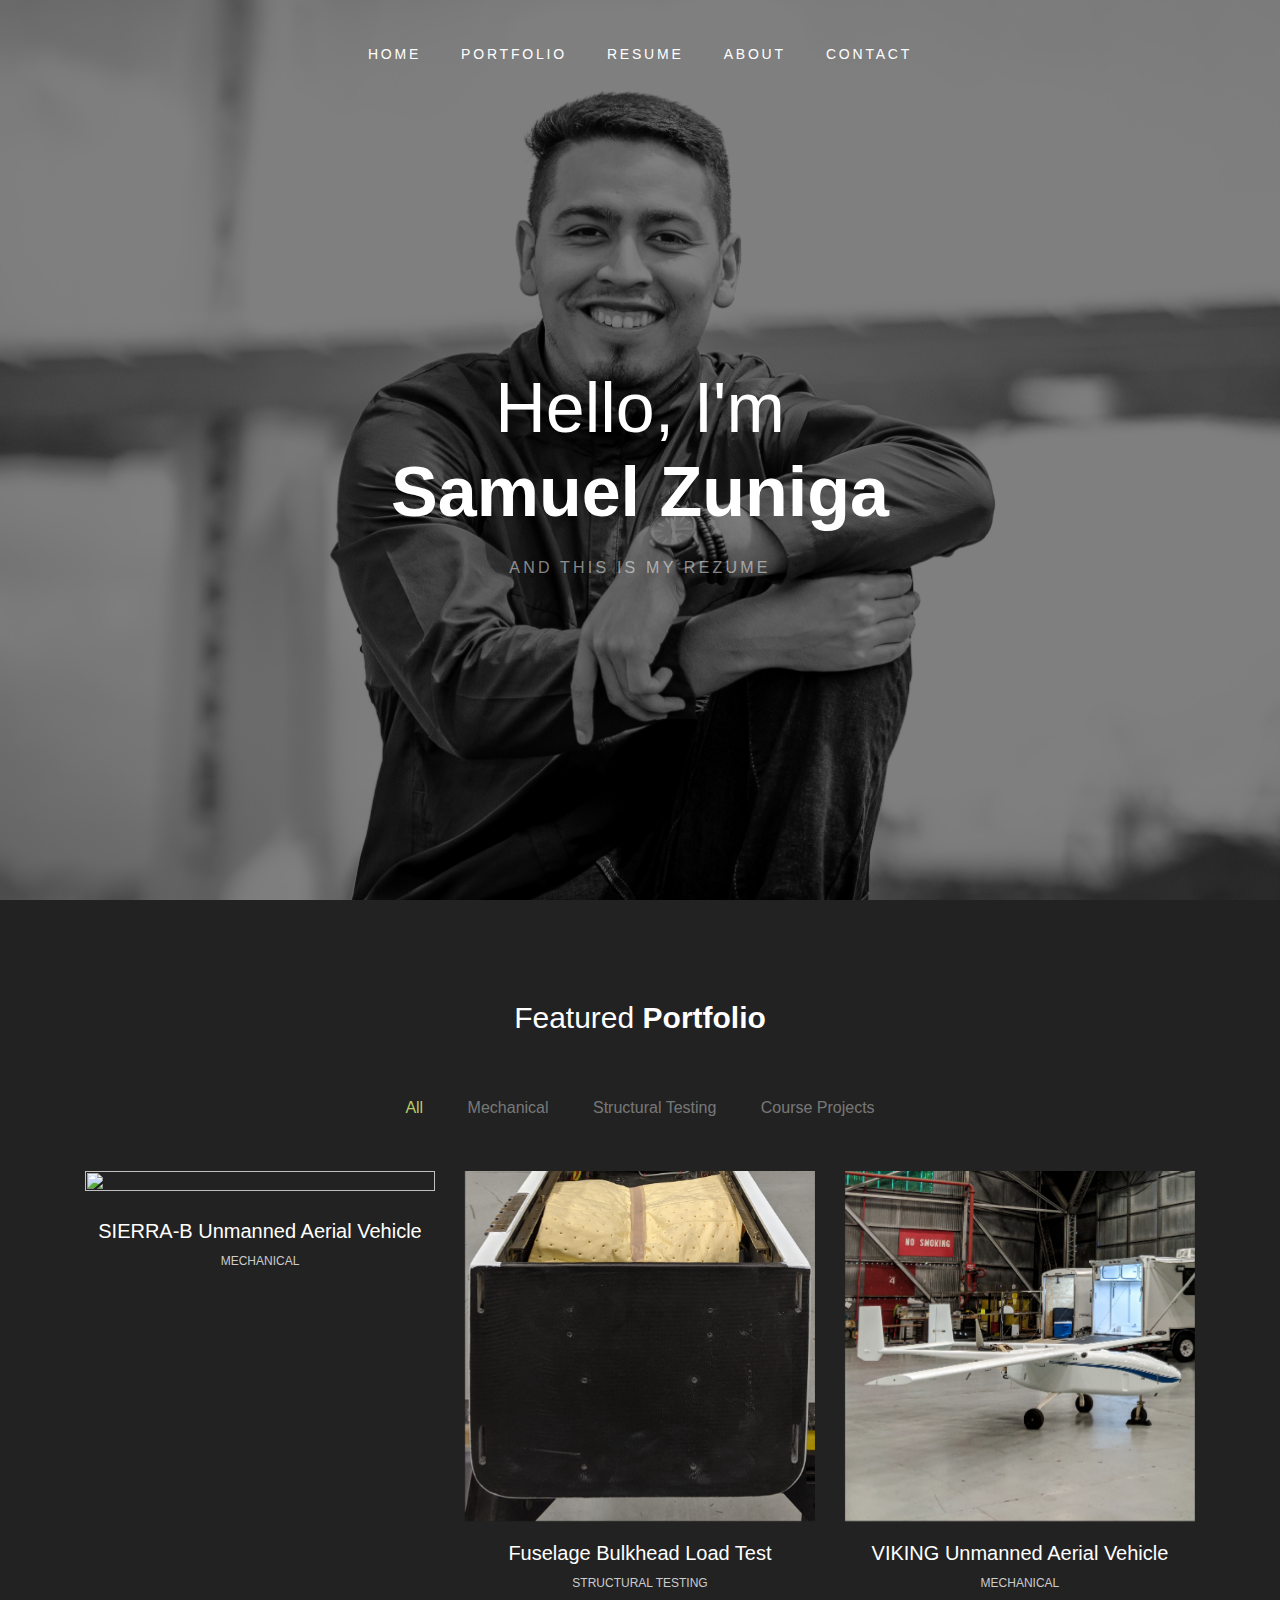
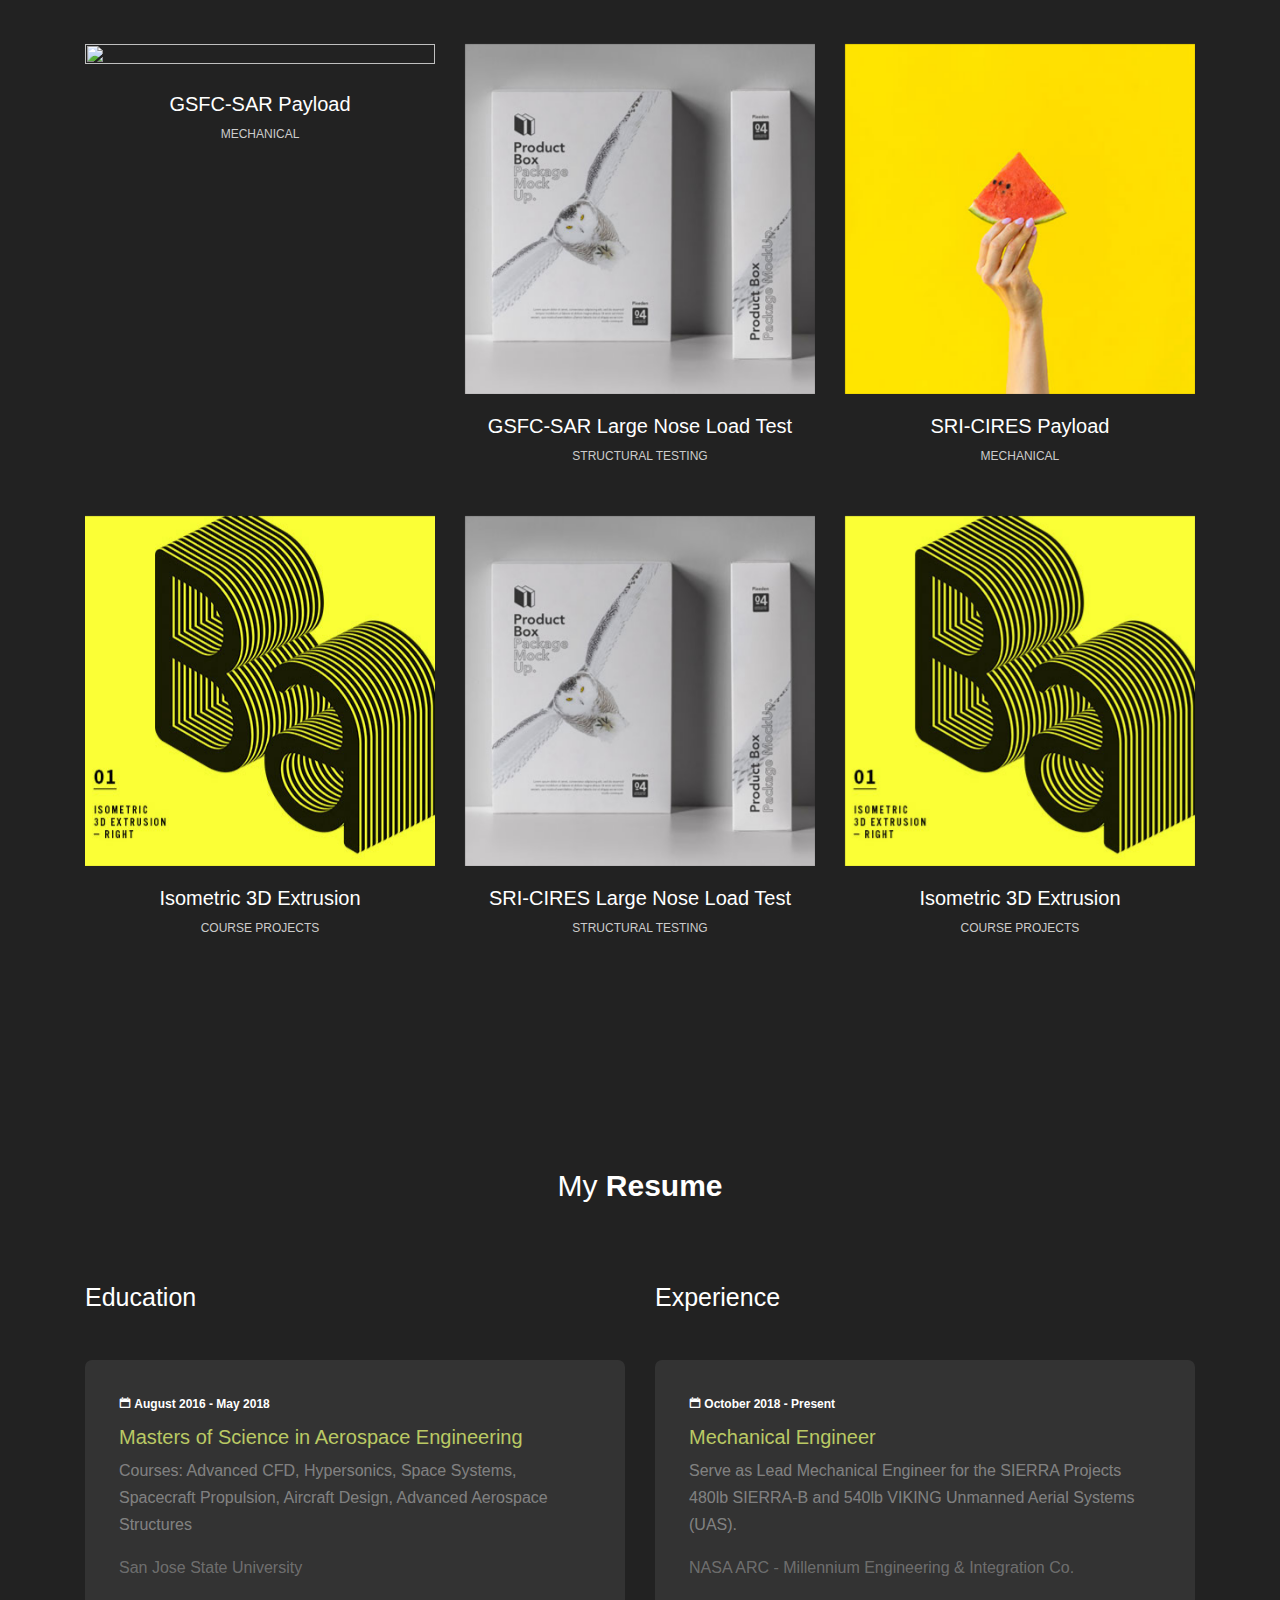
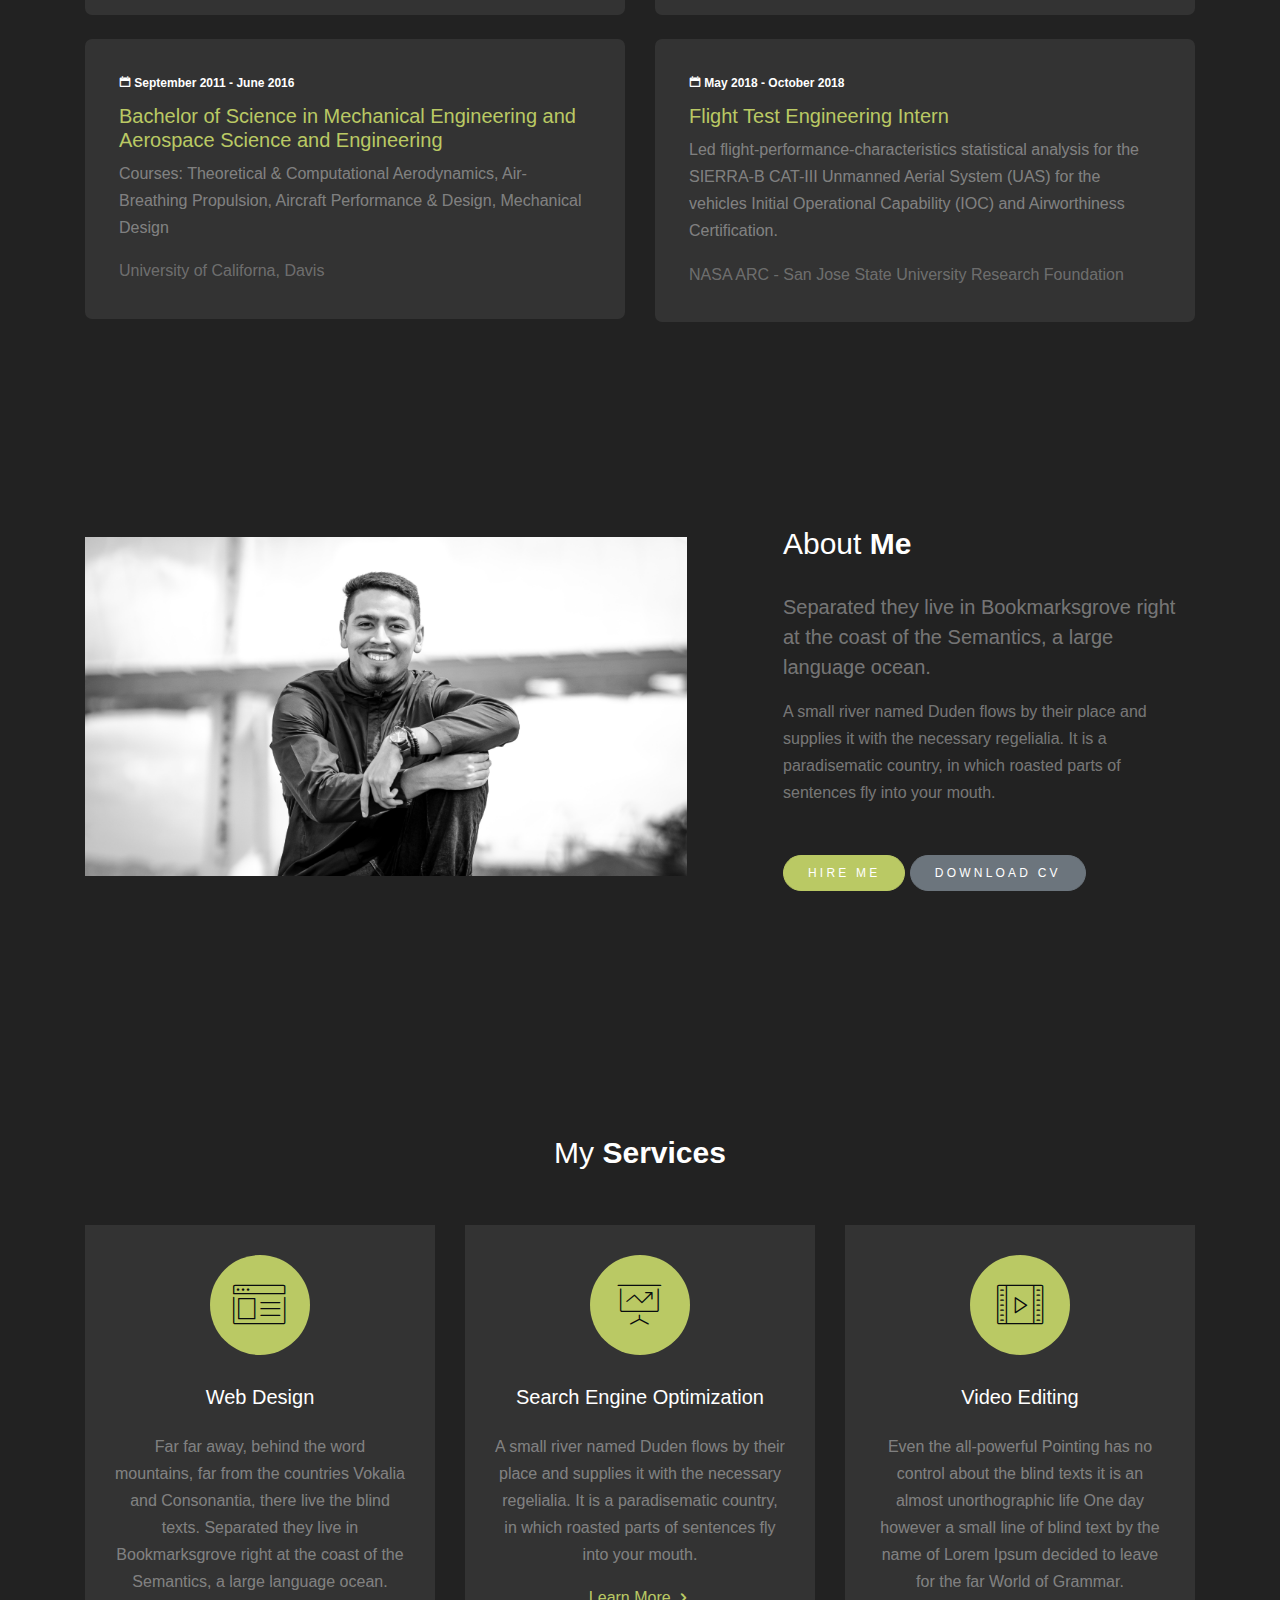
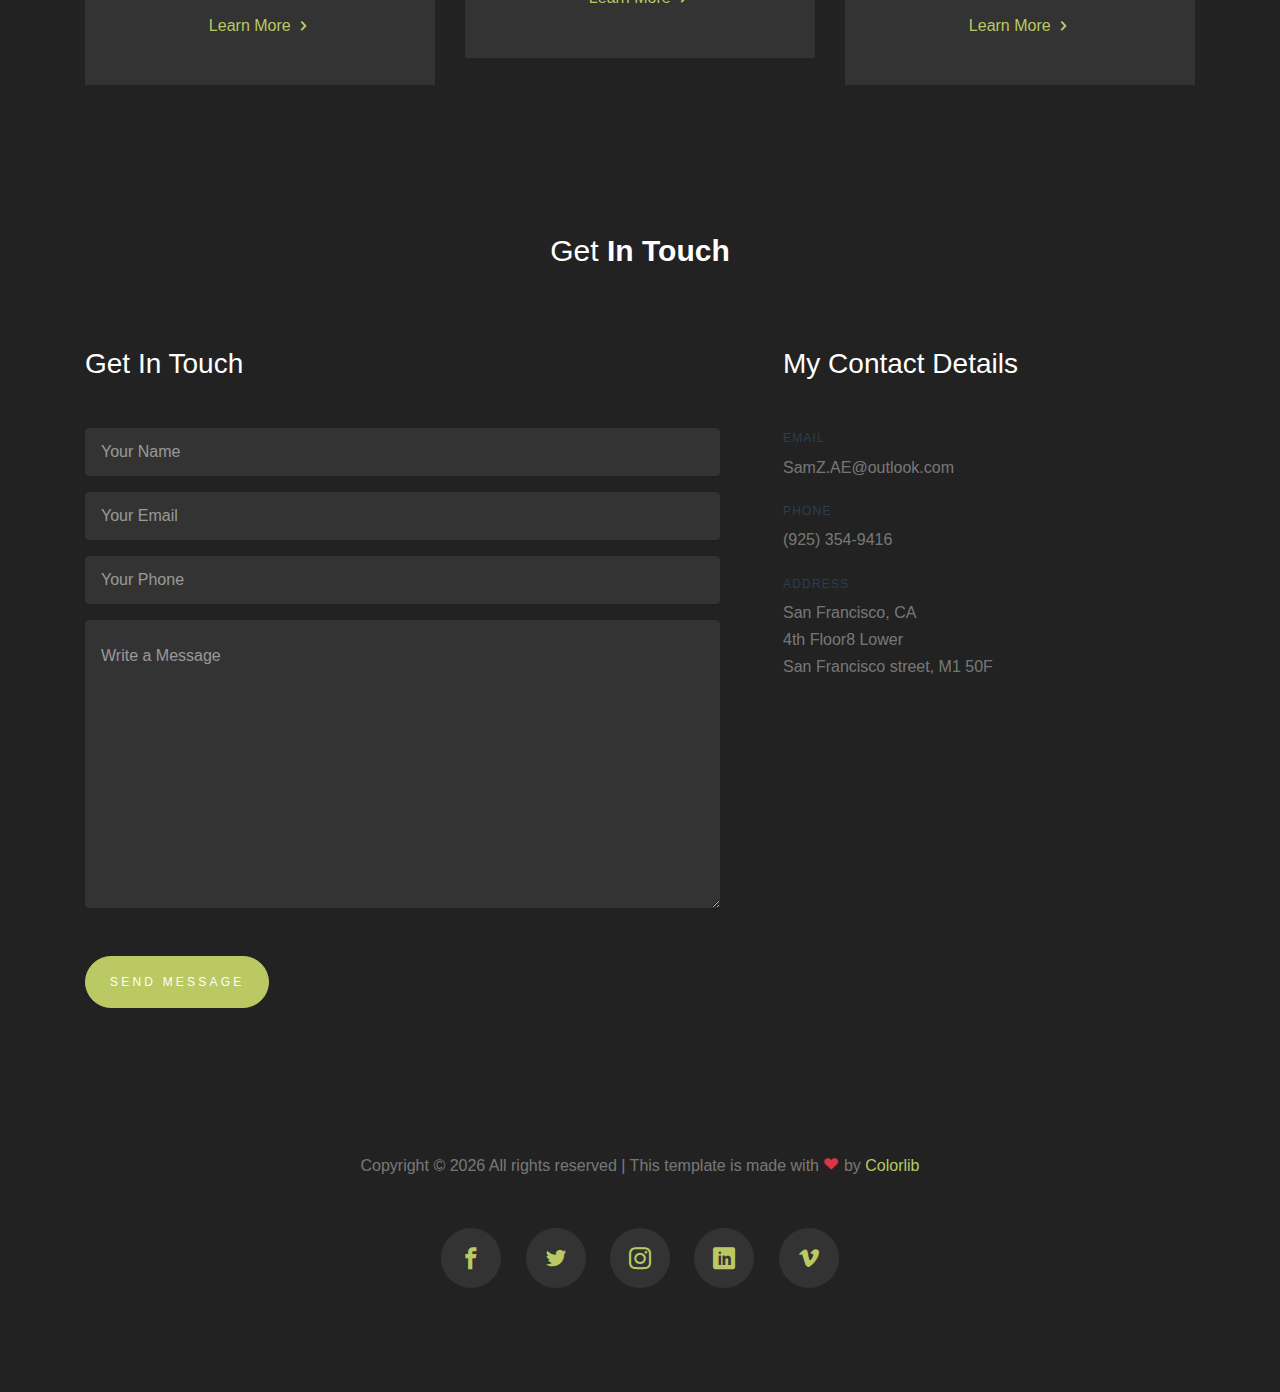
==== index.html @ c76aae01 "Updated "Portfolio" Section" ====
<!DOCTYPE html>
<html lang="en">
<head>
	<title>Rezume Free Template by Colorlib</title>
	<meta charset="utf-8">
	<meta name="viewport" content="width=device-width, initial-scale=1, shrink-to-fit=no">
	<link rel="stylesheet" href="css/animate.css">
	<link rel="stylesheet" href="css/flexslider.css">
	<link rel="stylesheet" href="fonts/icomoon/style.css">

	<link rel="stylesheet" href="css/bootstrap.css">
	<link rel="stylesheet" href="css/style.css">

	<link href="https://fonts.googleapis.com/css?family=Nunito+Sans:200,300,400,700" rel="stylesheet">


</head>
<body data-spy="scroll" data-target="#pb-navbar" data-offset="200">



	<nav class="navbar navbar-expand-lg site-navbar navbar-light bg-light" id="pb-navbar">

		<div class="container">
			<button class="navbar-toggler" type="button" data-toggle="collapse" data-target="#navbarsExample09" aria-controls="navbarsExample09" aria-expanded="false" aria-label="Toggle navigation">
				<span class="navbar-toggler-icon"></span>
			</button>


			<div class="collapse navbar-collapse justify-content-md-center" id="navbarsExample09">
				<ul class="navbar-nav">
					<li class="nav-item"><a class="nav-link" href="#section-home">Home</a></li>
					<li class="nav-item"><a class="nav-link" href="#section-portfolio">Portfolio</a></li>
					<li class="nav-item"><a class="nav-link" href="#section-resume">Resume</a></li>
					<li class="nav-item"><a class="nav-link" href="#section-about">About</a></li>
					<li class="nav-item"><a class="nav-link" href="#section-contact">Contact</a></li>
				</ul>
			</div>
		</div>
	</nav>




	<section class="site-hero" style="background-image: url(images/image_1.jpg);" id="section-home" data-stellar-background-ratio="0.5">
		<div class="container">
			<div class="row intro-text align-items-center justify-content-center">
				<div class="col-md-10 text-center pt-5">

					<h1 class="site-heading site-animate">Hello, I'm <strong class="d-block">Samuel Zuniga</strong></h1>
					<strong class="d-block text-white text-uppercase letter-spacing">and this is My Rezume</strong>

				</div>
			</div>
		</div>
	</section> <!-- section -->






	<section class="site-section" id="section-portfolio">
		<div class="container">
			<div class="row">
				<div class="section-heading text-center col-md-12">
					<h2>Featured <strong>Portfolio</strong></h2>
				</div>
			</div>
			<div class="filters">
				<ul>
					<li class="active" data-filter="*">All</li>
					<li data-filter=".mechanical">Mechanical</li>
					<li data-filter=".testing">Structural Testing</li>
					<li data-filter=".courseproject"> Course Projects</li>
				</ul>
			</div>

			<div class="filters-content">
				<div class="row grid">
					<div class="single-portfolio col-sm-4 all mechanical">
						<div class="relative">
							<div class="thumb">
								<div class="overlay overlay-bg"></div>
								<img class="image img-fluid" src="images/SIERRA_1.jpg" alt="">
							</div>
							<a href="images/SIERRA_1.jpg" class="img-pop-up">  
								<div class="middle">
									<div class="text align-self-center d-flex"><img src="images/preview.png" alt=""></div>
								</div>
							</a>                                  
						</div>
						<div class="p-inner">
							<h4>SIERRA-B Unmanned Aerial Vehicle</h4>
							<div class="cat">Mechanical</div>
						</div>                                         
					</div>
					<div class="single-portfolio col-sm-4 all testing">
						<div class="relative">
							<div class="thumb">
								<div class="overlay overlay-bg"></div>
								<img class="image img-fluid" src="images/BulkHead_1.jpg" alt="">
							</div>
							<a href="images/BulkHead_1.jpg" class="img-pop-up">  
								<div class="middle">
									<div class="text align-self-center d-flex"><img src="images/preview.png" alt=""></div>
								</div>
							</a>                                  
						</div>
						<div class="p-inner">
							<h4>Fuselage Bulkhead Load Test</h4>
							<div class="cat">Structural Testing</div>
						</div>                                         
					</div>                            
					<div class="single-portfolio col-sm-4 all mechanical">
						<div class="relative">
							<div class="thumb">
								<div class="overlay overlay-bg"></div>
								<img class="image img-fluid" src="images/VIKING_1.jpg" alt="">
							</div>
							<a href="images/VIKING_1.jpg" class="img-pop-up">  
								<div class="middle">
									<div class="text align-self-center d-flex"><img src="images/preview.png" alt=""></div>
								</div>
							</a> 

						</div>
						<div class="p-inner">
							<h4>VIKING Unmanned Aerial Vehicle</h4>
							<div class="cat">Mechanical</div>
						</div>
					</div>
					<div class="single-portfolio col-sm-4 all mechanical">
						<div class="relative">
							<div class="thumb">
								<div class="overlay overlay-bg"></div>
								<img class="image img-fluid" src="images/GSFC_1.jpg" alt="">
							</div>
							<a href="images/GSFC_1.jpg" class="img-pop-up">  
								<div class="middle">
									<div class="text align-self-center d-flex"><img src="images/preview.png" alt=""></div>
								</div>
							</a>                                
						</div> 
						<div class="p-inner">
							<h4>GSFC-SAR Payload</h4>
							<div class="cat">Mechanical</div>
						</div>
					</div>
					<div class="single-portfolio col-sm-4 all testing">
						<div class="relative">
							<div class="thumb">
								<div class="overlay overlay-bg"></div>
								<img class="image img-fluid" src="images/p2.jpg" alt="">
							</div>
							<a href="images/p2.jpg" class="img-pop-up">  
								<div class="middle">
									<div class="text align-self-center d-flex"><img src="images/preview.png" alt=""></div>
								</div>
							</a>                                  
						</div>
						<div class="p-inner">
							<h4>GSFC-SAR Large Nose Load Test</h4>
							<div class="cat">Structural Testing</div>
						</div>                                         
					</div>                    

					<div class="single-portfolio col-sm-4 all mechanical">
						<div class="relative">
							<div class="thumb">
								<div class="overlay overlay-bg"></div>
								<img class="image img-fluid" src="images/p6.jpg" alt="">
							</div>
							<a href="images/p6.jpg" class="img-pop-up">  
								<div class="middle">
									<div class="text align-self-center d-flex"><img src="images/preview.png" alt=""></div>
								</div>
							</a>                                
						</div>
						<div class="p-inner">
							<h4>SRI-CIRES Payload</h4>
							<div class="cat">Mechanical</div>
						</div>
					</div>
					<div class="single-portfolio col-sm-4 all courseproject">
						<div class="relative">
							<div class="thumb">
								<div class="overlay overlay-bg"></div>
								<img class="image img-fluid" src="images/p5.jpg" alt="">
							</div>
							<a href="images/p5.jpg" class="img-pop-up">  
								<div class="middle">
									<div class="text align-self-center d-flex"><img src="images/preview.png" alt=""></div>
								</div>
							</a>                                
						</div>
						<div class="p-inner">
							<h4>Isometric 3D Extrusion</h4>
							<div class="cat">Course Projects</div>
						</div>
					</div>
					<div class="single-portfolio col-sm-4 all testing">
						<div class="relative">
							<div class="thumb">
								<div class="overlay overlay-bg"></div>
								<img class="image img-fluid" src="images/p2.jpg" alt="">
							</div>
							<a href="images/p2.jpg" class="img-pop-up">  
								<div class="middle">
									<div class="text align-self-center d-flex"><img src="images/preview.png" alt=""></div>
								</div>
							</a>                                  
						</div>
						<div class="p-inner">
							<h4>SRI-CIRES Large Nose Load Test</h4>
							<div class="cat">Structural Testing</div>
						</div>                                         
					</div>   
					<div class="single-portfolio col-sm-4 all courseproject">
						<div class="relative">
							<div class="thumb">
								<div class="overlay overlay-bg"></div>
								<img class="image img-fluid" src="images/p5.jpg" alt="">
							</div>
							<a href="images/p5.jpg" class="img-pop-up">  
								<div class="middle">
									<div class="text align-self-center d-flex"><img src="images/preview.png" alt=""></div>
								</div>
							</a>                                
						</div>
						<div class="p-inner">
							<h4>Isometric 3D Extrusion</h4>
							<div class="cat">Course Projects</div>
						</div>
					</div>                 
				</div>
			</div>
		</div>
	</section>
	<!-- .section -->

	
	<section class="site-section " id="section-resume">
		<div class="container">
			<div class="row">
				<div class="col-md-12 mb-5">
					<div class="section-heading text-center">
						<h2>My <strong>Resume</strong></h2>
					</div>
				</div>
				<div class="col-md-6">
					<h2 class="mb-5">Education</h2>
					<div class="resume-item mb-4">
						<span class="date"><span class="icon-calendar"></span> August 2016 - May 2018</span>
						<h3>Masters of Science in Aerospace Engineering</h3>
						<p>Courses: Advanced CFD, Hypersonics, Space Systems, Spacecraft Propulsion, Aircraft Design, Advanced Aerospace Structures</p>
						<span class="school">San Jose State University</span>
					</div>

					<div class="resume-item mb-4">
						<span class="date"><span class="icon-calendar"></span> September 2011 - June 2016</span>
						<h3>Bachelor of Science in Mechanical Engineering and Aerospace Science and Engineering</h3>
						<p>Courses: Theoretical & Computational Aerodynamics, Air-Breathing Propulsion, Aircraft Performance & Design, Mechanical Design  </p>
						<span class="school">University of Californa, Davis</span>
					</div>

				</div>
				<div class="col-md-6">


					<h2 class="mb-5">Experience</h2>

					<div class="resume-item mb-4">
						<span class="date"><span class="icon-calendar"></span> October 2018 - Present</span>
						<h3>Mechanical Engineer</h3>
						<p>Serve as Lead Mechanical Engineer for the SIERRA Projects 480lb SIERRA-B and 540lb VIKING Unmanned Aerial Systems (UAS). </p>
						<span class="school">NASA ARC - Millennium Engineering & Integration Co.</span>
					</div>

					<div class="resume-item mb-4">
						<span class="date"><span class="icon-calendar"></span> May 2018 - October 2018</span>
						<h3>Flight Test Engineering Intern</h3>
						<p>Led flight-performance-characteristics statistical analysis for the	SIERRA-B CAT-III Unmanned Aerial System (UAS) for the vehicles	Initial Operational Capability (IOC) and Airworthiness Certification.</p>
						<span class="school">NASA ARC - San Jose State University Research Foundation</span>
					</div>



				</div>
			</div>
		</div>
	</section> <!-- .section -->

	<section class="site-section" id="section-about">
		<div class="container">
			<div class="row mb-5 align-items-center">
				<div class="col-lg-7 pr-lg-5 mb-5 mb-lg-0">
					<img src="images/image_1.jpg" alt="Image placeholder" class="img-fluid">
				</div>
				<div class="col-lg-5 pl-lg-5">
					<div class="section-heading">
						<h2>About <strong>Me</strong></h2>
					</div>
					<p class="lead">Separated they live in Bookmarksgrove right at the coast of the Semantics, a large language ocean.</p>
					<p class="mb-5  ">A small river named Duden flows by their place and supplies it with the necessary regelialia. It is a paradisematic country, in which roasted parts of sentences fly into your mouth.</p>

					<p>
						<a href="#section-contact" class="btn btn-primary px-4 py-2 btn-sm smoothscroll">Hire Me</a>
						<a href="#" class="btn btn-secondary px-4 py-2 btn-sm">Download CV</a>
					</p>
				</div>
			</div>


		</div>
	</section>

	


	<section class="site-section pb-0"  id="section-services">
		<div class="container">

			<div class="row mb-4">
				<div class="col-md-12">
					<div class="section-heading text-center">
						<h2>My <strong>Services</strong></h2>
					</div>
				</div>
			</div>
			<div class="row">

				<div class="col-md-6 col-lg-4 text-center mb-5">
					<div class="site-service-item site-animate" data-animate-effect="fadeIn">
						<span class="icon">
							<span class="icon-browser2"></span>
						</span>
						<h3 class="mb-4">Web Design</h3>
						<p>Far far away, behind the word mountains, far from the countries Vokalia and Consonantia, there live the blind texts. Separated they live in Bookmarksgrove right at the coast of the Semantics, a large language ocean.</p>
						<p><a href="#" class="site-link">Learn More <i class="icon-chevron-right"></i></a></p>
					</div>
				</div>
				<div class="col-md-6 col-lg-4 text-center mb-5">
					<div class="site-service-item site-animate" data-animate-effect="fadeIn">
						<span class="icon">
							<span class="icon-presentation"></span>
						</span>
						<h3 class="mb-4">Search Engine Optimization</h3>
						<p>A small river named Duden flows by their place and supplies it with the necessary regelialia. It is a paradisematic country, in which roasted parts of sentences fly into your mouth.</p>
						<p><a href="#" class="site-link">Learn More <i class="icon-chevron-right"></i></a></p>
					</div>
				</div>
				<div class="col-md-6 col-lg-4 text-center mb-5">
					<div class="site-service-item site-animate" data-animate-effect="fadeIn">
						<span class="icon">
							<span class="icon-video2"></span>
						</span>
						<h3 class="mb-4">Video Editing</h3>
						<p>Even the all-powerful Pointing has no control about the blind texts it is an almost unorthographic life One day however a small line of blind text by the name of Lorem Ipsum decided to leave for the far World of Grammar.</p>
						<p><a href="#" class="site-link">Learn More <i class="icon-chevron-right"></i></a></p>
					</div>
				</div>

				

			</div>
		</div>
	</section>


	

	
	<section class="site-section" id="section-contact">
		<div class="container">
			<div class="row">
				<div class="col-md-12 mb-5">
					<div class="section-heading text-center">
						<h2>Get <strong>In Touch</strong></h2>
					</div>
				</div>

				<div class="col-md-7 mb-5 mb-md-0">
					<form action="" class="site-form">
						<h3 class="mb-5">Get In Touch</h3>
						<div class="form-group">
							<input type="text" class="form-control px-3 py-4" placeholder="Your Name">
						</div>
						<div class="form-group">
							<input type="email" class="form-control px-3 py-4" placeholder="Your Email">
						</div>
						<div class="form-group">
							<input type="email" class="form-control px-3 py-4" placeholder="Your Phone">
						</div>
						<div class="form-group mb-5">
							<textarea class="form-control px-3 py-4"cols="30" rows="10" placeholder="Write a Message"></textarea>
						</div>
						<div class="form-group">
							<input type="submit" class="btn btn-primary  px-4 py-3" value="Send Message">
						</div>
					</form>
				</div>
				<div class="col-md-5 pl-md-5">
					<h3 class="mb-5">My Contact Details</h3>
					<ul class="site-contact-details">
						<li>
							<span class="text-uppercase">Email</span>
							SamZ.AE@outlook.com
						</li>
						<li>
							<span class="text-uppercase">Phone</span>
							(925) 354-9416
						</li>
						
						<li>
							<span class="text-uppercase">Address</span>
							San Francisco, CA <br>
							4th Floor8 Lower  <br>
							San Francisco street, M1 50F
						</li>
					</ul>
				</div>
			</div>
		</div>
	</section>


	<footer class="site-footer">
		<div class="container">

			<div class="row mb-5">
				<p class="col-12 text-center">
					<!-- Link back to Colorlib can't be removed. Template is licensed under CC BY 3.0. -->
					Copyright &copy; <script>document.write(new Date().getFullYear());</script> All rights reserved | This template is made with <i class="icon-heart text-danger" aria-hidden="true" ></i> by <a href="https://colorlib.com" target="_blank" class="text-primary">Colorlib</a>
					<!-- Link back to Colorlib can't be removed. Template is licensed under CC BY 3.0. -->
				</p>
			</div>
			
			<div class="row mb-5">
				<div class="col-md-12 text-center">
					<p>
						<a href="#" class="social-item"><span class="icon-facebook2"></span></a>
						<a href="#" class="social-item"><span class="icon-twitter"></span></a>
						<a href="#" class="social-item"><span class="icon-instagram2"></span></a>
						<a href="#" class="social-item"><span class="icon-linkedin2"></span></a>
						<a href="#" class="social-item"><span class="icon-vimeo"></span></a>
					</p>
				</div>
			</div>
			
		</div>
	</footer>




	<script src="js/vendor/jquery.min.js"></script>
	<script src="js/vendor/jquery-migrate-3.0.1.min.js"></script>
	<script src="js/vendor/popper.min.js"></script>
	<script src="js/vendor/bootstrap.min.js"></script>

	<script src="js/vendor/jquery.easing.1.3.js"></script>

	<script src="js/vendor/jquery.stellar.min.js"></script>
	<script src="js/vendor/jquery.waypoints.min.js"></script>

	<script src="https://unpkg.com/isotope-layout@3/dist/isotope.pkgd.min.js"></script>
	<script src="https://unpkg.com/imagesloaded@4/imagesloaded.pkgd.min.js"></script>
	<script src="js/custom.js"></script>

	<!-- Google Map -->
    <!-- <script src="https://maps.googleapis.com/maps/api/js?key=AIzaSyBVWaKrjvy3MaE7SQ74_uJiULgl1JY0H2s&sensor=false"></script>
    	<script src="js/google-map.js"></script> -->

    </body>
    </html>
---- fonts/icomoon/style.css ----
@font-face {
  font-family: 'icomoon';
  src:  url('fonts/icomoon.eot?1z9v6x');
  src:  url('fonts/icomoon.eot?1z9v6x#iefix') format('embedded-opentype'),
    url('fonts/icomoon.ttf?1z9v6x') format('truetype'),
    url('fonts/icomoon.woff?1z9v6x') format('woff'),
    url('fonts/icomoon.svg?1z9v6x#icomoon') format('svg');
  font-weight: normal;
  font-style: normal;
}

[class^="icon-"], [class*=" icon-"] {
  /* use !important to prevent issues with browser extensions that change fonts */
  font-family: 'icomoon' !important;
  speak: none;
  font-style: normal;
  font-weight: normal;
  font-variant: normal;
  text-transform: none;
  line-height: 1;

  /* Better Font Rendering =========== */
  -webkit-font-smoothing: antialiased;
  -moz-osx-font-smoothing: grayscale;
}

.icon-mobile3:before {
  content: "\e000";
}
.icon-laptop3:before {
  content: "\e001";
}
.icon-desktop:before {
  content: "\e002";
}
.icon-tablet3:before {
  content: "\e003";
}
.icon-phone3:before {
  content: "\e004";
}
.icon-document2:before {
  content: "\e005";
}
.icon-documents2:before {
  content: "\e006";
}
.icon-search2:before {
  content: "\e007";
}
.icon-clipboard3:before {
  content: "\e008";
}
.icon-newspaper2:before {
  content: "\e009";
}
.icon-notebook:before {
  content: "\e00a";
}
.icon-book-open:before {
  content: "\e00b";
}
.icon-browser2:before {
  content: "\e00c";
}
.icon-calendar3:before {
  content: "\e00d";
}
.icon-presentation:before {
  content: "\e00e";
}
.icon-picture:before {
  content: "\e00f";
}
.icon-pictures:before {
  content: "\e010";
}
.icon-video2:before {
  content: "\e011";
}
.icon-camera3:before {
  content: "\e012";
}
.icon-printer2:before {
  content: "\e013";
}
.icon-toolbox:before {
  content: "\e014";
}
.icon-briefcase3:before {
  content: "\e015";
}
.icon-wallet2:before {
  content: "\e016";
}
.icon-gift2:before {
  content: "\e017";
}
.icon-bargraph:before {
  content: "\e018";
}
.icon-grid2:before {
  content: "\e019";
}
.icon-expand:before {
  content: "\e01a";
}
.icon-focus:before {
  content: "\e01b";
}
.icon-edit2:before {
  content: "\e01c";
}
.icon-adjustments:before {
  content: "\e01d";
}
.icon-ribbon:before {
  content: "\e01e";
}
.icon-hourglass:before {
  content: "\e01f";
}
.icon-lock3:before {
  content: "\e020";
}
.icon-megaphone2:before {
  content: "\e021";
}
.icon-shield3:before {
  content: "\e022";
}
.icon-trophy3:before {
  content: "\e023";
}
.icon-flag3:before {
  content: "\e024";
}
.icon-map3:before {
  content: "\e025";
}
.icon-puzzle:before {
  content: "\e026";
}
.icon-basket:before {
  content: "\e027";
}
.icon-envelope:before {
  content: "\e028";
}
.icon-streetsign:before {
  content: "\e029";
}
.icon-telescope:before {
  content: "\e02a";
}
.icon-gears:before {
  content: "\e02b";
}
.icon-key3:before {
  content: "\e02c";
}
.icon-paperclip:before {
  content: "\e02d";
}
.icon-attachment3:before {
  content: "\e02e";
}
.icon-pricetags:before {
  content: "\e02f";
}
.icon-lightbulb:before {
  content: "\e030";
}
.icon-layers2:before {
  content: "\e031";
}
.icon-pencil3:before {
  content: "\e032";
}
.icon-tools2:before {
  content: "\e033";
}
.icon-tools-2:before {
  content: "\e034";
}
.icon-scissors3:before {
  content: "\e035";
}
.icon-paintbrush:before {
  content: "\e036";
}
.icon-magnifying-glass2:before {
  content: "\e037";
}
.icon-circle-compass:before {
  content: "\e038";
}
.icon-linegraph:before {
  content: "\e039";
}
.icon-mic3:before {
  content: "\e03a";
}
.icon-strategy:before {
  content: "\e03b";
}
.icon-beaker:before {
  content: "\e03c";
}
.icon-caution:before {
  content: "\e03d";
}
.icon-recycle:before {
  content: "\e03e";
}
.icon-anchor:before {
  content: "\e03f";
}
.icon-profile-male:before {
  content: "\e040";
}
.icon-profile-female:before {
  content: "\e041";
}
.icon-bike:before {
  content: "\e042";
}
.icon-wine:before {
  content: "\e043";
}
.icon-hotairballoon:before {
  content: "\e044";
}
.icon-globe2:before {
  content: "\e045";
}
.icon-genius:before {
  content: "\e046";
}
.icon-map-pin:before {
  content: "\e047";
}
.icon-dial:before {
  content: "\e048";
}
.icon-chat2:before {
  content: "\e049";
}
.icon-heart3:before {
  content: "\e04a";
}
.icon-cloud3:before {
  content: "\e04b";
}
.icon-upload4:before {
  content: "\e04c";
}
.icon-download4:before {
  content: "\e04d";
}
.icon-target2:before {
  content: "\e04e";
}
.icon-hazardous:before {
  content: "\e04f";
}
.icon-piechart:before {
  content: "\e050";
}
.icon-speedometer:before {
  content: "\e051";
}
.icon-global:before {
  content: "\e052";
}
.icon-compass3:before {
  content: "\e053";
}
.icon-lifesaver:before {
  content: "\e054";
}
.icon-clock3:before {
  content: "\e055";
}
.icon-aperture:before {
  content: "\e056";
}
.icon-quote2:before {
  content: "\e057";
}
.icon-scope:before {
  content: "\e058";
}
.icon-alarmclock:before {
  content: "\e059";
}
.icon-refresh:before {
  content: "\e05a";
}
.icon-happy3:before {
  content: "\e05b";
}
.icon-sad3:before {
  content: "\e05c";
}
.icon-facebook3:before {
  content: "\e05d";
}
.icon-twitter3:before {
  content: "\e05e";
}
.icon-googleplus:before {
  content: "\e05f";
}
.icon-rss3:before {
  content: "\e060";
}
.icon-tumblr3:before {
  content: "\e061";
}
.icon-linkedin3:before {
  content: "\e062";
}
.icon-dribbble3:before {
  content: "\e063";
}
.icon-add-to-list:before {
  content: "\e900";
}
.icon-classic-computer:before {
  content: "\e901";
}
.icon-controller-fast-backward:before {
  content: "\e902";
}
.icon-creative-commons-attribution:before {
  content: "\e903";
}
.icon-creative-commons-noderivs:before {
  content: "\e904";
}
.icon-creative-commons-noncommercial-eu:before {
  content: "\e905";
}
.icon-creative-commons-noncommercial-us:before {
  content: "\e906";
}
.icon-creative-commons-public-domain:before {
  content: "\e907";
}
.icon-creative-commons-remix:before {
  content: "\e908";
}
.icon-creative-commons-share:before {
  content: "\e909";
}
.icon-creative-commons-sharealike:before {
  content: "\e90a";
}
.icon-creative-commons:before {
  content: "\e90b";
}
.icon-document-landscape:before {
  content: "\e90c";
}
.icon-remove-user:before {
  content: "\e90d";
}
.icon-warning:before {
  content: "\e90e";
}
.icon-arrow-bold-down:before {
  content: "\e90f";
}
.icon-arrow-bold-left:before {
  content: "\e910";
}
.icon-arrow-bold-right:before {
  content: "\e911";
}
.icon-arrow-bold-up:before {
  content: "\e912";
}
.icon-arrow-down:before {
  content: "\e913";
}
.icon-arrow-left:before {
  content: "\e914";
}
.icon-arrow-long-down:before {
  content: "\e915";
}
.icon-arrow-long-left:before {
  content: "\e916";
}
.icon-arrow-long-right:before {
  content: "\e917";
}
.icon-arrow-long-up:before {
  content: "\e918";
}
.icon-arrow-right:before {
  content: "\e919";
}
.icon-arrow-up:before {
  content: "\e91a";
}
.icon-arrow-with-circle-down:before {
  content: "\e91b";
}
.icon-arrow-with-circle-left:before {
  content: "\e91c";
}
.icon-arrow-with-circle-right:before {
  content: "\e91d";
}
.icon-arrow-with-circle-up:before {
  content: "\e91e";
}
.icon-bookmark:before {
  content: "\e91f";
}
.icon-bookmarks:before {
  content: "\e920";
}
.icon-chevron-down:before {
  content: "\e921";
}
.icon-chevron-left:before {
  content: "\e922";
}
.icon-chevron-right:before {
  content: "\e923";
}
.icon-chevron-small-down:before {
  content: "\e924";
}
.icon-chevron-small-left:before {
  content: "\e925";
}
.icon-chevron-small-right:before {
  content: "\e926";
}
.icon-chevron-small-up:before {
  content: "\e927";
}
.icon-chevron-thin-down:before {
  content: "\e928";
}
.icon-chevron-thin-left:before {
  content: "\e929";
}
.icon-chevron-thin-right:before {
  content: "\e92a";
}
.icon-chevron-thin-up:before {
  content: "\e92b";
}
.icon-chevron-up:before {
  content: "\e92c";
}
.icon-chevron-with-circle-down:before {
  content: "\e92d";
}
.icon-chevron-with-circle-left:before {
  content: "\e92e";
}
.icon-chevron-with-circle-right:before {
  content: "\e92f";
}
.icon-chevron-with-circle-up:before {
  content: "\e930";
}
.icon-cloud:before {
  content: "\e931";
}
.icon-controller-fast-forward:before {
  content: "\e932";
}
.icon-controller-jump-to-start:before {
  content: "\e933";
}
.icon-controller-next:before {
  content: "\e934";
}
.icon-controller-paus:before {
  content: "\e935";
}
.icon-controller-play:before {
  content: "\e936";
}
.icon-controller-record:before {
  content: "\e937";
}
.icon-controller-stop:before {
  content: "\e938";
}
.icon-controller-volume:before {
  content: "\e939";
}
.icon-dot-single:before {
  content: "\e93a";
}
.icon-dots-three-horizontal:before {
  content: "\e93b";
}
.icon-dots-three-vertical:before {
  content: "\e93c";
}
.icon-dots-two-horizontal:before {
  content: "\e93d";
}
.icon-dots-two-vertical:before {
  content: "\e93e";
}
.icon-download:before {
  content: "\e93f";
}
.icon-emoji-flirt:before {
  content: "\e940";
}
.icon-flow-branch:before {
  content: "\e941";
}
.icon-flow-cascade:before {
  content: "\e942";
}
.icon-flow-line:before {
  content: "\e943";
}
.icon-flow-parallel:before {
  content: "\e944";
}
.icon-flow-tree:before {
  content: "\e945";
}
.icon-install:before {
  content: "\e946";
}
.icon-layers:before {
  content: "\e947";
}
.icon-open-book:before {
  content: "\e948";
}
.icon-resize-100:before {
  content: "\e949";
}
.icon-resize-full-screen:before {
  content: "\e94a";
}
.icon-save:before {
  content: "\e94b";
}
.icon-select-arrows:before {
  content: "\e94c";
}
.icon-sound-mute:before {
  content: "\e94d";
}
.icon-sound:before {
  content: "\e94e";
}
.icon-trash:before {
  content: "\e94f";
}
.icon-triangle-down:before {
  content: "\e950";
}
.icon-triangle-left:before {
  content: "\e951";
}
.icon-triangle-right:before {
  content: "\e952";
}
.icon-triangle-up:before {
  content: "\e953";
}
.icon-uninstall:before {
  content: "\e954";
}
.icon-upload-to-cloud:before {
  content: "\e955";
}
.icon-upload:before {
  content: "\e956";
}
.icon-add-user:before {
  content: "\e957";
}
.icon-address:before {
  content: "\e958";
}
.icon-adjust:before {
  content: "\e959";
}
.icon-air:before {
  content: "\e95a";
}
.icon-aircraft-landing:before {
  content: "\e95b";
}
.icon-aircraft-take-off:before {
  content: "\e95c";
}
.icon-aircraft:before {
  content: "\e95d";
}
.icon-align-bottom:before {
  content: "\e95e";
}
.icon-align-horizontal-middle:before {
  content: "\e95f";
}
.icon-align-left:before {
  content: "\e960";
}
.icon-align-right:before {
  content: "\e961";
}
.icon-align-top:before {
  content: "\e962";
}
.icon-align-vertical-middle:before {
  content: "\e963";
}
.icon-archive:before {
  content: "\e964";
}
.icon-area-graph:before {
  content: "\e965";
}
.icon-attachment:before {
  content: "\e966";
}
.icon-awareness-ribbon:before {
  content: "\e967";
}
.icon-back-in-time:before {
  content: "\e968";
}
.icon-back:before {
  content: "\e969";
}
.icon-bar-graph:before {
  content: "\e96a";
}
.icon-battery:before {
  content: "\e96b";
}
.icon-beamed-note:before {
  content: "\e96c";
}
.icon-bell:before {
  content: "\e96d";
}
.icon-blackboard:before {
  content: "\e96e";
}
.icon-block:before {
  content: "\e96f";
}
.icon-book:before {
  content: "\e970";
}
.icon-bowl:before {
  content: "\e971";
}
.icon-box:before {
  content: "\e972";
}
.icon-briefcase:before {
  content: "\e973";
}
.icon-browser:before {
  content: "\e974";
}
.icon-brush:before {
  content: "\e975";
}
.icon-bucket:before {
  content: "\e976";
}
.icon-cake:before {
  content: "\e977";
}
.icon-calculator:before {
  content: "\e978";
}
.icon-calendar:before {
  content: "\e979";
}
.icon-camera:before {
  content: "\e97a";
}
.icon-ccw:before {
  content: "\e97b";
}
.icon-chat:before {
  content: "\e97c";
}
.icon-check:before {
  content: "\e97d";
}
.icon-circle-with-cross:before {
  content: "\e97e";
}
.icon-circle-with-minus:before {
  content: "\e97f";
}
.icon-circle-with-plus:before {
  content: "\e980";
}
.icon-circle:before {
  content: "\e981";
}
.icon-circular-graph:before {
  content: "\e982";
}
.icon-clapperboard:before {
  content: "\e983";
}
.icon-clipboard:before {
  content: "\e984";
}
.icon-clock:before {
  content: "\e985";
}
.icon-code:before {
  content: "\e986";
}
.icon-cog:before {
  content: "\e987";
}
.icon-colours:before {
  content: "\e988";
}
.icon-compass:before {
  content: "\e989";
}
.icon-copy:before {
  content: "\e98a";
}
.icon-credit-card:before {
  content: "\e98b";
}
.icon-credit:before {
  content: "\e98c";
}
.icon-cross:before {
  content: "\e98d";
}
.icon-cup:before {
  content: "\e98e";
}
.icon-cw:before {
  content: "\e98f";
}
.icon-cycle:before {
  content: "\e990";
}
.icon-database:before {
  content: "\e991";
}
.icon-dial-pad:before {
  content: "\e992";
}
.icon-direction:before {
  content: "\e993";
}
.icon-document:before {
  content: "\e994";
}
.icon-documents:before {
  content: "\e995";
}
.icon-drink:before {
  content: "\e996";
}
.icon-drive:before {
  content: "\e997";
}
.icon-drop:before {
  content: "\e998";
}
.icon-edit:before {
  content: "\e999";
}
.icon-email:before {
  content: "\e99a";
}
.icon-emoji-happy:before {
  content: "\e99b";
}
.icon-emoji-neutral:before {
  content: "\e99c";
}
.icon-emoji-sad:before {
  content: "\e99d";
}
.icon-erase:before {
  content: "\e99e";
}
.icon-eraser:before {
  content: "\e99f";
}
.icon-export:before {
  content: "\e9a0";
}
.icon-eye:before {
  content: "\e9a1";
}
.icon-feather:before {
  content: "\e9a2";
}
.icon-flag:before {
  content: "\e9a3";
}
.icon-flash:before {
  content: "\e9a4";
}
.icon-flashlight:before {
  content: "\e9a5";
}
.icon-flat-brush:before {
  content: "\e9a6";
}
.icon-folder-images:before {
  content: "\e9a7";
}
.icon-folder-music:before {
  content: "\e9a8";
}
.icon-folder-video:before {
  content: "\e9a9";
}
.icon-folder:before {
  content: "\e9aa";
}
.icon-forward:before {
  content: "\e9ab";
}
.icon-funnel:before {
  content: "\e9ac";
}
.icon-game-controller:before {
  content: "\e9ad";
}
.icon-gauge:before {
  content: "\e9ae";
}
.icon-globe:before {
  content: "\e9af";
}
.icon-graduation-cap:before {
  content: "\e9b0";
}
.icon-grid:before {
  content: "\e9b1";
}
.icon-hair-cross:before {
  content: "\e9b2";
}
.icon-hand:before {
  content: "\e9b3";
}
.icon-heart-outlined:before {
  content: "\e9b4";
}
.icon-heart:before {
  content: "\e9b5";
}
.icon-help-with-circle:before {
  content: "\e9b6";
}
.icon-help:before {
  content: "\e9b7";
}
.icon-home:before {
  content: "\e9b8";
}
.icon-hour-glass:before {
  content: "\e9b9";
}
.icon-image-inverted:before {
  content: "\e9ba";
}
.icon-image:before {
  content: "\e9bb";
}
.icon-images:before {
  content: "\e9bc";
}
.icon-inbox:before {
  content: "\e9bd";
}
.icon-infinity:before {
  content: "\e9be";
}
.icon-info-with-circle:before {
  content: "\e9bf";
}
.icon-info:before {
  content: "\e9c0";
}
.icon-key:before {
  content: "\e9c1";
}
.icon-keyboard:before {
  content: "\e9c2";
}
.icon-lab-flask:before {
  content: "\e9c3";
}
.icon-landline:before {
  content: "\e9c4";
}
.icon-language:before {
  content: "\e9c5";
}
.icon-laptop:before {
  content: "\e9c6";
}
.icon-leaf:before {
  content: "\e9c7";
}
.icon-level-down:before {
  content: "\e9c8";
}
.icon-level-up:before {
  content: "\e9c9";
}
.icon-lifebuoy:before {
  content: "\e9ca";
}
.icon-light-bulb:before {
  content: "\e9cb";
}
.icon-light-down:before {
  content: "\e9cc";
}
.icon-light-up:before {
  content: "\e9cd";
}
.icon-line-graph:before {
  content: "\e9ce";
}
.icon-link:before {
  content: "\e9cf";
}
.icon-list:before {
  content: "\e9d0";
}
.icon-location-pin:before {
  content: "\e9d1";
}
.icon-location:before {
  content: "\e9d2";
}
.icon-lock-open:before {
  content: "\e9d3";
}
.icon-lock:before {
  content: "\e9d4";
}
.icon-log-out:before {
  content: "\e9d5";
}
.icon-login:before {
  content: "\e9d6";
}
.icon-loop:before {
  content: "\e9d7";
}
.icon-magnet:before {
  content: "\e9d8";
}
.icon-magnifying-glass:before {
  content: "\e9d9";
}
.icon-mail:before {
  content: "\e9da";
}
.icon-man:before {
  content: "\e9db";
}
.icon-map:before {
  content: "\e9dc";
}
.icon-mask:before {
  content: "\e9dd";
}
.icon-medal:before {
  content: "\e9de";
}
.icon-megaphone:before {
  content: "\e9df";
}
.icon-menu:before {
  content: "\e9e0";
}
.icon-message:before {
  content: "\e9e1";
}
.icon-mic:before {
  content: "\e9e2";
}
.icon-minus:before {
  content: "\e9e3";
}
.icon-mobile:before {
  content: "\e9e4";
}
.icon-modern-mic:before {
  content: "\e9e5";
}
.icon-moon:before {
  content: "\e9e6";
}
.icon-mouse:before {
  content: "\e9e7";
}
.icon-music:before {
  content: "\e9e8";
}
.icon-network:before {
  content: "\e9e9";
}
.icon-new-message:before {
  content: "\e9ea";
}
.icon-new:before {
  content: "\e9eb";
}
.icon-news:before {
  content: "\e9ec";
}
.icon-note:before {
  content: "\e9ed";
}
.icon-notification:before {
  content: "\e9ee";
}
.icon-old-mobile:before {
  content: "\e9ef";
}
.icon-old-phone:before {
  content: "\e9f0";
}
.icon-palette:before {
  content: "\e9f1";
}
.icon-paper-plane:before {
  content: "\e9f2";
}
.icon-pencil:before {
  content: "\e9f3";
}
.icon-phone:before {
  content: "\e9f4";
}
.icon-pie-chart:before {
  content: "\e9f5";
}
.icon-pin:before {
  content: "\e9f6";
}
.icon-plus:before {
  content: "\e9f7";
}
.icon-popup:before {
  content: "\e9f8";
}
.icon-power-plug:before {
  content: "\e9f9";
}
.icon-price-ribbon:before {
  content: "\e9fa";
}
.icon-price-tag:before {
  content: "\e9fb";
}
.icon-print:before {
  content: "\e9fc";
}
.icon-progress-empty:before {
  content: "\e9fd";
}
.icon-progress-full:before {
  content: "\e9fe";
}
.icon-progress-one:before {
  content: "\e9ff";
}
.icon-progress-two:before {
  content: "\ea00";
}
.icon-publish:before {
  content: "\ea01";
}
.icon-quote:before {
  content: "\ea02";
}
.icon-radio:before {
  content: "\ea03";
}
.icon-reply-all:before {
  content: "\ea04";
}
.icon-reply:before {
  content: "\ea05";
}
.icon-retweet:before {
  content: "\ea06";
}
.icon-rocket:before {
  content: "\ea07";
}
.icon-round-brush:before {
  content: "\ea08";
}
.icon-rss:before {
  content: "\ea09";
}
.icon-ruler:before {
  content: "\ea0a";
}
.icon-scissors:before {
  content: "\ea0b";
}
.icon-share-alternitive:before {
  content: "\ea0c";
}
.icon-share:before {
  content: "\ea0d";
}
.icon-shareable:before {
  content: "\ea0e";
}
.icon-shield:before {
  content: "\ea0f";
}
.icon-shop:before {
  content: "\ea10";
}
.icon-shopping-bag:before {
  content: "\ea11";
}
.icon-shopping-basket:before {
  content: "\ea12";
}
.icon-shopping-cart:before {
  content: "\ea13";
}
.icon-shuffle:before {
  content: "\ea14";
}
.icon-signal:before {
  content: "\ea15";
}
.icon-sound-mix:before {
  content: "\ea16";
}
.icon-sports-club:before {
  content: "\ea17";
}
.icon-spreadsheet:before {
  content: "\ea18";
}
.icon-squared-cross:before {
  content: "\ea19";
}
.icon-squared-minus:before {
  content: "\ea1a";
}
.icon-squared-plus:before {
  content: "\ea1b";
}
.icon-star-outlined:before {
  content: "\ea1c";
}
.icon-star:before {
  content: "\ea1d";
}
.icon-stopwatch:before {
  content: "\ea1e";
}
.icon-suitcase:before {
  content: "\ea1f";
}
.icon-swap:before {
  content: "\ea20";
}
.icon-sweden:before {
  content: "\ea21";
}
.icon-switch:before {
  content: "\ea22";
}
.icon-tablet:before {
  content: "\ea23";
}
.icon-tag:before {
  content: "\ea24";
}
.icon-text-document-inverted:before {
  content: "\ea25";
}
.icon-text-document:before {
  content: "\ea26";
}
.icon-text:before {
  content: "\ea27";
}
.icon-thermometer:before {
  content: "\ea28";
}
.icon-thumbs-down:before {
  content: "\ea29";
}
.icon-thumbs-up:before {
  content: "\ea2a";
}
.icon-thunder-cloud:before {
  content: "\ea2b";
}
.icon-ticket:before {
  content: "\ea2c";
}
.icon-time-slot:before {
  content: "\ea2d";
}
.icon-tools:before {
  content: "\ea2e";
}
.icon-traffic-cone:before {
  content: "\ea2f";
}
.icon-tree:before {
  content: "\ea30";
}
.icon-trophy:before {
  content: "\ea31";
}
.icon-tv:before {
  content: "\ea32";
}
.icon-typing:before {
  content: "\ea33";
}
.icon-unread:before {
  content: "\ea34";
}
.icon-untag:before {
  content: "\ea35";
}
.icon-user:before {
  content: "\ea36";
}
.icon-users:before {
  content: "\ea37";
}
.icon-v-card:before {
  content: "\ea38";
}
.icon-video:before {
  content: "\ea39";
}
.icon-vinyl:before {
  content: "\ea3a";
}
.icon-voicemail:before {
  content: "\ea3b";
}
.icon-wallet:before {
  content: "\ea3c";
}
.icon-water:before {
  content: "\ea3d";
}
.icon-px-with-circle:before {
  content: "\ea3e";
}
.icon-px:before {
  content: "\ea3f";
}
.icon-basecamp:before {
  content: "\ea40";
}
.icon-behance:before {
  content: "\ea41";
}
.icon-creative-cloud:before {
  content: "\ea42";
}
.icon-dropbox:before {
  content: "\ea43";
}
.icon-evernote:before {
  content: "\ea44";
}
.icon-flattr:before {
  content: "\ea45";
}
.icon-foursquare:before {
  content: "\ea46";
}
.icon-google-drive:before {
  content: "\ea47";
}
.icon-google-hangouts:before {
  content: "\ea48";
}
.icon-grooveshark:before {
  content: "\ea49";
}
.icon-icloud:before {
  content: "\ea4a";
}
.icon-mixi:before {
  content: "\ea4b";
}
.icon-onedrive:before {
  content: "\ea4c";
}
.icon-paypal:before {
  content: "\ea4d";
}
.icon-picasa:before {
  content: "\ea4e";
}
.icon-qq:before {
  content: "\ea4f";
}
.icon-rdio-with-circle:before {
  content: "\ea50";
}
.icon-renren:before {
  content: "\ea51";
}
.icon-scribd:before {
  content: "\ea52";
}
.icon-sina-weibo:before {
  content: "\ea53";
}
.icon-skype-with-circle:before {
  content: "\ea54";
}
.icon-skype:before {
  content: "\ea55";
}
.icon-slideshare:before {
  content: "\ea56";
}
.icon-smashing:before {
  content: "\ea57";
}
.icon-soundcloud:before {
  content: "\ea58";
}
.icon-spotify-with-circle:before {
  content: "\ea59";
}
.icon-spotify:before {
  content: "\ea5a";
}
.icon-swarm:before {
  content: "\ea5b";
}
.icon-vine-with-circle:before {
  content: "\ea5c";
}
.icon-vine:before {
  content: "\ea5d";
}
.icon-vk-alternitive:before {
  content: "\ea5e";
}
.icon-vk-with-circle:before {
  content: "\ea5f";
}
.icon-vk:before {
  content: "\ea60";
}
.icon-xing-with-circle:before {
  content: "\ea61";
}
.icon-xing:before {
  content: "\ea62";
}
.icon-yelp:before {
  content: "\ea63";
}
.icon-dribbble-with-circle:before {
  content: "\ea64";
}
.icon-dribbble:before {
  content: "\ea65";
}
.icon-facebook-with-circle:before {
  content: "\ea66";
}
.icon-facebook:before {
  content: "\ea67";
}
.icon-flickr-with-circle:before {
  content: "\ea68";
}
.icon-flickr:before {
  content: "\ea69";
}
.icon-github-with-circle:before {
  content: "\ea6a";
}
.icon-github:before {
  content: "\ea6b";
}
.icon-google-with-circle:before {
  content: "\ea6c";
}
.icon-google:before {
  content: "\ea6d";
}
.icon-instagram-with-circle:before {
  content: "\ea6e";
}
.icon-instagram:before {
  content: "\ea6f";
}
.icon-lastfm-with-circle:before {
  content: "\ea70";
}
.icon-lastfm:before {
  content: "\ea71";
}
.icon-linkedin-with-circle:before {
  content: "\ea72";
}
.icon-linkedin:before {
  content: "\ea73";
}
.icon-pinterest-with-circle:before {
  content: "\ea74";
}
.icon-pinterest:before {
  content: "\ea75";
}
.icon-rdio:before {
  content: "\ea76";
}
.icon-stumbleupon-with-circle:before {
  content: "\ea77";
}
.icon-stumbleupon:before {
  content: "\ea78";
}
.icon-tumblr-with-circle:before {
  content: "\ea79";
}
.icon-tumblr:before {
  content: "\ea7a";
}
.icon-twitter-with-circle:before {
  content: "\ea7b";
}
.icon-twitter:before {
  content: "\ea7c";
}
.icon-vimeo-with-circle:before {
  content: "\ea7d";
}
.icon-vimeo:before {
  content: "\ea7e";
}
.icon-youtube-with-circle:before {
  content: "\ea7f";
}
.icon-youtube:before {
  content: "\ea80";
}
.icon-home2:before {
  content: "\ea81";
}
.icon-home22:before {
  content: "\ea82";
}
.icon-home3:before {
  content: "\ea83";
}
.icon-office:before {
  content: "\ea84";
}
.icon-newspaper:before {
  content: "\ea85";
}
.icon-pencil2:before {
  content: "\ea86";
}
.icon-pencil22:before {
  content: "\ea87";
}
.icon-quill:before {
  content: "\ea88";
}
.icon-pen:before {
  content: "\ea89";
}
.icon-blog:before {
  content: "\ea8a";
}
.icon-eyedropper:before {
  content: "\ea8b";
}
.icon-droplet:before {
  content: "\ea8c";
}
.icon-paint-format:before {
  content: "\ea8d";
}
.icon-image2:before {
  content: "\ea8e";
}
.icon-images2:before {
  content: "\ea8f";
}
.icon-camera2:before {
  content: "\ea90";
}
.icon-headphones:before {
  content: "\ea91";
}
.icon-music2:before {
  content: "\ea92";
}
.icon-play:before {
  content: "\ea93";
}
.icon-film:before {
  content: "\ea94";
}
.icon-video-camera:before {
  content: "\ea95";
}
.icon-dice:before {
  content: "\ea96";
}
.icon-pacman:before {
  content: "\ea97";
}
.icon-spades:before {
  content: "\ea98";
}
.icon-clubs:before {
  content: "\ea99";
}
.icon-diamonds:before {
  content: "\ea9a";
}
.icon-bullhorn:before {
  content: "\ea9b";
}
.icon-connection:before {
  content: "\ea9c";
}
.icon-podcast:before {
  content: "\ea9d";
}
.icon-feed:before {
  content: "\ea9e";
}
.icon-mic2:before {
  content: "\ea9f";
}
.icon-book2:before {
  content: "\eaa0";
}
.icon-books:before {
  content: "\eaa1";
}
.icon-library:before {
  content: "\eaa2";
}
.icon-file-text:before {
  content: "\eaa3";
}
.icon-profile:before {
  content: "\eaa4";
}
.icon-file-empty:before {
  content: "\eaa5";
}
.icon-files-empty:before {
  content: "\eaa6";
}
.icon-file-text2:before {
  content: "\eaa7";
}
.icon-file-picture:before {
  content: "\eaa8";
}
.icon-file-music:before {
  content: "\eaa9";
}
.icon-file-play:before {
  content: "\eaaa";
}
.icon-file-video:before {
  content: "\eaab";
}
.icon-file-zip:before {
  content: "\eaac";
}
.icon-copy2:before {
  content: "\eaad";
}
.icon-paste:before {
  content: "\eaae";
}
.icon-stack:before {
  content: "\eaaf";
}
.icon-folder2:before {
  content: "\eab0";
}
.icon-folder-open:before {
  content: "\eab1";
}
.icon-folder-plus:before {
  content: "\eab2";
}
.icon-folder-minus:before {
  content: "\eab3";
}
.icon-folder-download:before {
  content: "\eab4";
}
.icon-folder-upload:before {
  content: "\eab5";
}
.icon-price-tag2:before {
  content: "\eab6";
}
.icon-price-tags:before {
  content: "\eab7";
}
.icon-barcode:before {
  content: "\eab8";
}
.icon-qrcode:before {
  content: "\eab9";
}
.icon-ticket2:before {
  content: "\eaba";
}
.icon-cart:before {
  content: "\eabb";
}
.icon-coin-dollar:before {
  content: "\eabc";
}
.icon-coin-euro:before {
  content: "\eabd";
}
.icon-coin-pound:before {
  content: "\eabe";
}
.icon-coin-yen:before {
  content: "\eabf";
}
.icon-credit-card2:before {
  content: "\eac0";
}
.icon-calculator2:before {
  content: "\eac1";
}
.icon-lifebuoy2:before {
  content: "\eac2";
}
.icon-phone2:before {
  content: "\eac3";
}
.icon-phone-hang-up:before {
  content: "\eac4";
}
.icon-address-book:before {
  content: "\eac5";
}
.icon-envelop:before {
  content: "\eac6";
}
.icon-pushpin:before {
  content: "\eac7";
}
.icon-location2:before {
  content: "\eac8";
}
.icon-location22:before {
  content: "\eac9";
}
.icon-compass2:before {
  content: "\eaca";
}
.icon-compass22:before {
  content: "\eacb";
}
.icon-map2:before {
  content: "\eacc";
}
.icon-map22:before {
  content: "\eacd";
}
.icon-history:before {
  content: "\eace";
}
.icon-clock2:before {
  content: "\eacf";
}
.icon-clock22:before {
  content: "\ead0";
}
.icon-alarm:before {
  content: "\ead1";
}
.icon-bell2:before {
  content: "\ead2";
}
.icon-stopwatch2:before {
  content: "\ead3";
}
.icon-calendar2:before {
  content: "\ead4";
}
.icon-printer:before {
  content: "\ead5";
}
.icon-keyboard2:before {
  content: "\ead6";
}
.icon-display:before {
  content: "\ead7";
}
.icon-laptop2:before {
  content: "\ead8";
}
.icon-mobile2:before {
  content: "\ead9";
}
.icon-mobile22:before {
  content: "\eada";
}
.icon-tablet2:before {
  content: "\eadb";
}
.icon-tv2:before {
  content: "\eadc";
}
.icon-drawer:before {
  content: "\eadd";
}
.icon-drawer2:before {
  content: "\eade";
}
.icon-box-add:before {
  content: "\eadf";
}
.icon-box-remove:before {
  content: "\eae0";
}
.icon-download2:before {
  content: "\eae1";
}
.icon-upload2:before {
  content: "\eae2";
}
.icon-floppy-disk:before {
  content: "\eae3";
}
.icon-drive2:before {
  content: "\eae4";
}
.icon-database2:before {
  content: "\eae5";
}
.icon-undo:before {
  content: "\eae6";
}
.icon-redo:before {
  content: "\eae7";
}
.icon-undo2:before {
  content: "\eae8";
}
.icon-redo2:before {
  content: "\eae9";
}
.icon-forward2:before {
  content: "\eaea";
}
.icon-reply2:before {
  content: "\eaeb";
}
.icon-bubble:before {
  content: "\eaec";
}
.icon-bubbles:before {
  content: "\eaed";
}
.icon-bubbles2:before {
  content: "\eaee";
}
.icon-bubble2:before {
  content: "\eaef";
}
.icon-bubbles3:before {
  content: "\eaf0";
}
.icon-bubbles4:before {
  content: "\eaf1";
}
.icon-user2:before {
  content: "\eaf2";
}
.icon-users2:before {
  content: "\eaf3";
}
.icon-user-plus:before {
  content: "\eaf4";
}
.icon-user-minus:before {
  content: "\eaf5";
}
.icon-user-check:before {
  content: "\eaf6";
}
.icon-user-tie:before {
  content: "\eaf7";
}
.icon-quotes-left:before {
  content: "\eaf8";
}
.icon-quotes-right:before {
  content: "\eaf9";
}
.icon-hour-glass2:before {
  content: "\eafa";
}
.icon-spinner:before {
  content: "\eafb";
}
.icon-spinner2:before {
  content: "\eafc";
}
.icon-spinner3:before {
  content: "\eafd";
}
.icon-spinner4:before {
  content: "\eafe";
}
.icon-spinner5:before {
  content: "\eaff";
}
.icon-spinner6:before {
  content: "\eb00";
}
.icon-spinner7:before {
  content: "\eb01";
}
.icon-spinner8:before {
  content: "\eb02";
}
.icon-spinner9:before {
  content: "\eb03";
}
.icon-spinner10:before {
  content: "\eb04";
}
.icon-spinner11:before {
  content: "\eb05";
}
.icon-binoculars:before {
  content: "\eb06";
}
.icon-search:before {
  content: "\eb07";
}
.icon-zoom-in:before {
  content: "\eb08";
}
.icon-zoom-out:before {
  content: "\eb09";
}
.icon-enlarge:before {
  content: "\eb0a";
}
.icon-shrink:before {
  content: "\eb0b";
}
.icon-enlarge2:before {
  content: "\eb0c";
}
.icon-shrink2:before {
  content: "\eb0d";
}
.icon-key2:before {
  content: "\eb0e";
}
.icon-key22:before {
  content: "\eb0f";
}
.icon-lock2:before {
  content: "\eb10";
}
.icon-unlocked:before {
  content: "\eb11";
}
.icon-wrench:before {
  content: "\eb12";
}
.icon-equalizer:before {
  content: "\eb13";
}
.icon-equalizer2:before {
  content: "\eb14";
}
.icon-cog2:before {
  content: "\eb15";
}
.icon-cogs:before {
  content: "\eb16";
}
.icon-hammer:before {
  content: "\eb17";
}
.icon-magic-wand:before {
  content: "\eb18";
}
.icon-aid-kit:before {
  content: "\eb19";
}
.icon-bug:before {
  content: "\eb1a";
}
.icon-pie-chart2:before {
  content: "\eb1b";
}
.icon-stats-dots:before {
  content: "\eb1c";
}
.icon-stats-bars:before {
  content: "\eb1d";
}
.icon-stats-bars2:before {
  content: "\eb1e";
}
.icon-trophy2:before {
  content: "\eb1f";
}
.icon-gift:before {
  content: "\eb20";
}
.icon-glass:before {
  content: "\eb21";
}
.icon-glass2:before {
  content: "\eb22";
}
.icon-mug:before {
  content: "\eb23";
}
.icon-spoon-knife:before {
  content: "\eb24";
}
.icon-leaf2:before {
  content: "\eb25";
}
.icon-rocket2:before {
  content: "\eb26";
}
.icon-meter:before {
  content: "\eb27";
}
.icon-meter2:before {
  content: "\eb28";
}
.icon-hammer2:before {
  content: "\eb29";
}
.icon-fire:before {
  content: "\eb2a";
}
.icon-lab:before {
  content: "\eb2b";
}
.icon-magnet2:before {
  content: "\eb2c";
}
.icon-bin:before {
  content: "\eb2d";
}
.icon-bin2:before {
  content: "\eb2e";
}
.icon-briefcase2:before {
  content: "\eb2f";
}
.icon-airplane:before {
  content: "\eb30";
}
.icon-truck:before {
  content: "\eb31";
}
.icon-road:before {
  content: "\eb32";
}
.icon-accessibility:before {
  content: "\eb33";
}
.icon-target:before {
  content: "\eb34";
}
.icon-shield2:before {
  content: "\eb35";
}
.icon-power:before {
  content: "\eb36";
}
.icon-switch2:before {
  content: "\eb37";
}
.icon-power-cord:before {
  content: "\eb38";
}
.icon-clipboard2:before {
  content: "\eb39";
}
.icon-list-numbered:before {
  content: "\eb3a";
}
.icon-list2:before {
  content: "\eb3b";
}
.icon-list22:before {
  content: "\eb3c";
}
.icon-tree2:before {
  content: "\eb3d";
}
.icon-menu2:before {
  content: "\eb3e";
}
.icon-menu22:before {
  content: "\eb3f";
}
.icon-menu3:before {
  content: "\eb40";
}
.icon-menu4:before {
  content: "\eb41";
}
.icon-cloud2:before {
  content: "\eb42";
}
.icon-cloud-download:before {
  content: "\eb43";
}
.icon-cloud-upload:before {
  content: "\eb44";
}
.icon-cloud-check:before {
  content: "\eb45";
}
.icon-download22:before {
  content: "\eb46";
}
.icon-upload22:before {
  content: "\eb47";
}
.icon-download3:before {
  content: "\eb48";
}
.icon-upload3:before {
  content: "\eb49";
}
.icon-sphere:before {
  content: "\eb4a";
}
.icon-earth:before {
  content: "\eb4b";
}
.icon-link2:before {
  content: "\eb4c";
}
.icon-flag2:before {
  content: "\eb4d";
}
.icon-attachment2:before {
  content: "\eb4e";
}
.icon-eye2:before {
  content: "\eb4f";
}
.icon-eye-plus:before {
  content: "\eb50";
}
.icon-eye-minus:before {
  content: "\eb51";
}
.icon-eye-blocked:before {
  content: "\eb52";
}
.icon-bookmark2:before {
  content: "\eb53";
}
.icon-bookmarks2:before {
  content: "\eb54";
}
.icon-sun:before {
  content: "\eb55";
}
.icon-contrast:before {
  content: "\eb56";
}
.icon-brightness-contrast:before {
  content: "\eb57";
}
.icon-star-empty:before {
  content: "\eb58";
}
.icon-star-half:before {
  content: "\eb59";
}
.icon-star-full:before {
  content: "\eb5a";
}
.icon-heart2:before {
  content: "\eb5b";
}
.icon-heart-broken:before {
  content: "\eb5c";
}
.icon-man2:before {
  content: "\eb5d";
}
.icon-woman:before {
  content: "\eb5e";
}
.icon-man-woman:before {
  content: "\eb5f";
}
.icon-happy:before {
  content: "\eb60";
}
.icon-happy2:before {
  content: "\eb61";
}
.icon-smile:before {
  content: "\eb62";
}
.icon-smile2:before {
  content: "\eb63";
}
.icon-tongue:before {
  content: "\eb64";
}
.icon-tongue2:before {
  content: "\eb65";
}
.icon-sad:before {
  content: "\eb66";
}
.icon-sad2:before {
  content: "\eb67";
}
.icon-wink:before {
  content: "\eb68";
}
.icon-wink2:before {
  content: "\eb69";
}
.icon-grin:before {
  content: "\eb6a";
}
.icon-grin2:before {
  content: "\eb6b";
}
.icon-cool:before {
  content: "\eb6c";
}
.icon-cool2:before {
  content: "\eb6d";
}
.icon-angry:before {
  content: "\eb6e";
}
.icon-angry2:before {
  content: "\eb6f";
}
.icon-evil:before {
  content: "\eb70";
}
.icon-evil2:before {
  content: "\eb71";
}
.icon-shocked:before {
  content: "\eb72";
}
.icon-shocked2:before {
  content: "\eb73";
}
.icon-baffled:before {
  content: "\eb74";
}
.icon-baffled2:before {
  content: "\eb75";
}
.icon-confused:before {
  content: "\eb76";
}
.icon-confused2:before {
  content: "\eb77";
}
.icon-neutral:before {
  content: "\eb78";
}
.icon-neutral2:before {
  content: "\eb79";
}
.icon-hipster:before {
  content: "\eb7a";
}
.icon-hipster2:before {
  content: "\eb7b";
}
.icon-wondering:before {
  content: "\eb7c";
}
.icon-wondering2:before {
  content: "\eb7d";
}
.icon-sleepy:before {
  content: "\eb7e";
}
.icon-sleepy2:before {
  content: "\eb7f";
}
.icon-frustrated:before {
  content: "\eb80";
}
.icon-frustrated2:before {
  content: "\eb81";
}
.icon-crying:before {
  content: "\eb82";
}
.icon-crying2:before {
  content: "\eb83";
}
.icon-point-up:before {
  content: "\eb84";
}
.icon-point-right:before {
  content: "\eb85";
}
.icon-point-down:before {
  content: "\eb86";
}
.icon-point-left:before {
  content: "\eb87";
}
.icon-warning2:before {
  content: "\eb88";
}
.icon-notification2:before {
  content: "\eb89";
}
.icon-question:before {
  content: "\eb8a";
}
.icon-plus2:before {
  content: "\eb8b";
}
.icon-minus2:before {
  content: "\eb8c";
}
.icon-info2:before {
  content: "\eb8d";
}
.icon-cancel-circle:before {
  content: "\eb8e";
}
.icon-blocked:before {
  content: "\eb8f";
}
.icon-cross2:before {
  content: "\eb90";
}
.icon-checkmark:before {
  content: "\eb91";
}
.icon-checkmark2:before {
  content: "\eb92";
}
.icon-spell-check:before {
  content: "\eb93";
}
.icon-enter:before {
  content: "\eb94";
}
.icon-exit:before {
  content: "\eb95";
}
.icon-play2:before {
  content: "\eb96";
}
.icon-pause:before {
  content: "\eb97";
}
.icon-stop:before {
  content: "\eb98";
}
.icon-previous:before {
  content: "\eb99";
}
.icon-next:before {
  content: "\eb9a";
}
.icon-backward:before {
  content: "\eb9b";
}
.icon-forward22:before {
  content: "\eb9c";
}
.icon-play3:before {
  content: "\eb9d";
}
.icon-pause2:before {
  content: "\eb9e";
}
.icon-stop2:before {
  content: "\eb9f";
}
.icon-backward2:before {
  content: "\eba0";
}
.icon-forward3:before {
  content: "\eba1";
}
.icon-first:before {
  content: "\eba2";
}
.icon-last:before {
  content: "\eba3";
}
.icon-previous2:before {
  content: "\eba4";
}
.icon-next2:before {
  content: "\eba5";
}
.icon-eject:before {
  content: "\eba6";
}
.icon-volume-high:before {
  content: "\eba7";
}
.icon-volume-medium:before {
  content: "\eba8";
}
.icon-volume-low:before {
  content: "\eba9";
}
.icon-volume-mute:before {
  content: "\ebaa";
}
.icon-volume-mute2:before {
  content: "\ebab";
}
.icon-volume-increase:before {
  content: "\ebac";
}
.icon-volume-decrease:before {
  content: "\ebad";
}
.icon-loop2:before {
  content: "\ebae";
}
.icon-loop22:before {
  content: "\ebaf";
}
.icon-infinite:before {
  content: "\ebb0";
}
.icon-shuffle2:before {
  content: "\ebb1";
}
.icon-arrow-up-left:before {
  content: "\ebb2";
}
.icon-arrow-up2:before {
  content: "\ebb3";
}
.icon-arrow-up-right:before {
  content: "\ebb4";
}
.icon-arrow-right2:before {
  content: "\ebb5";
}
.icon-arrow-down-right:before {
  content: "\ebb6";
}
.icon-arrow-down2:before {
  content: "\ebb7";
}
.icon-arrow-down-left:before {
  content: "\ebb8";
}
.icon-arrow-left2:before {
  content: "\ebb9";
}
.icon-arrow-up-left2:before {
  content: "\ebba";
}
.icon-arrow-up22:before {
  content: "\ebbb";
}
.icon-arrow-up-right2:before {
  content: "\ebbc";
}
.icon-arrow-right22:before {
  content: "\ebbd";
}
.icon-arrow-down-right2:before {
  content: "\ebbe";
}
.icon-arrow-down22:before {
  content: "\ebbf";
}
.icon-arrow-down-left2:before {
  content: "\ebc0";
}
.icon-arrow-left22:before {
  content: "\ebc1";
}
.icon-circle-up:before {
  content: "\ebc2";
}
.icon-circle-right:before {
  content: "\ebc3";
}
.icon-circle-down:before {
  content: "\ebc4";
}
.icon-circle-left:before {
  content: "\ebc5";
}
.icon-tab:before {
  content: "\ebc6";
}
.icon-move-up:before {
  content: "\ebc7";
}
.icon-move-down:before {
  content: "\ebc8";
}
.icon-sort-alpha-asc:before {
  content: "\ebc9";
}
.icon-sort-alpha-desc:before {
  content: "\ebca";
}
.icon-sort-numeric-asc:before {
  content: "\ebcb";
}
.icon-sort-numberic-desc:before {
  content: "\ebcc";
}
.icon-sort-amount-asc:before {
  content: "\ebcd";
}
.icon-sort-amount-desc:before {
  content: "\ebce";
}
.icon-command:before {
  content: "\ebcf";
}
.icon-shift:before {
  content: "\ebd0";
}
.icon-ctrl:before {
  content: "\ebd1";
}
.icon-opt:before {
  content: "\ebd2";
}
.icon-checkbox-checked:before {
  content: "\ebd3";
}
.icon-checkbox-unchecked:before {
  content: "\ebd4";
}
.icon-radio-checked:before {
  content: "\ebd5";
}
.icon-radio-checked2:before {
  content: "\ebd6";
}
.icon-radio-unchecked:before {
  content: "\ebd7";
}
.icon-crop:before {
  content: "\ebd8";
}
.icon-make-group:before {
  content: "\ebd9";
}
.icon-ungroup:before {
  content: "\ebda";
}
.icon-scissors2:before {
  content: "\ebdb";
}
.icon-filter:before {
  content: "\ebdc";
}
.icon-font:before {
  content: "\ebdd";
}
.icon-ligature:before {
  content: "\ebde";
}
.icon-ligature2:before {
  content: "\ebdf";
}
.icon-text-height:before {
  content: "\ebe0";
}
.icon-text-width:before {
  content: "\ebe1";
}
.icon-font-size:before {
  content: "\ebe2";
}
.icon-bold:before {
  content: "\ebe3";
}
.icon-underline:before {
  content: "\ebe4";
}
.icon-italic:before {
  content: "\ebe5";
}
.icon-strikethrough:before {
  content: "\ebe6";
}
.icon-omega:before {
  content: "\ebe7";
}
.icon-sigma:before {
  content: "\ebe8";
}
.icon-page-break:before {
  content: "\ebe9";
}
.icon-superscript:before {
  content: "\ebea";
}
.icon-subscript:before {
  content: "\ebeb";
}
.icon-superscript2:before {
  content: "\ebec";
}
.icon-subscript2:before {
  content: "\ebed";
}
.icon-text-color:before {
  content: "\ebee";
}
.icon-pagebreak:before {
  content: "\ebef";
}
.icon-clear-formatting:before {
  content: "\ebf0";
}
.icon-table:before {
  content: "\ebf1";
}
.icon-table2:before {
  content: "\ebf2";
}
.icon-insert-template:before {
  content: "\ebf3";
}
.icon-pilcrow:before {
  content: "\ebf4";
}
.icon-ltr:before {
  content: "\ebf5";
}
.icon-rtl:before {
  content: "\ebf6";
}
.icon-section:before {
  content: "\ebf7";
}
.icon-paragraph-left:before {
  content: "\ebf8";
}
.icon-paragraph-center:before {
  content: "\ebf9";
}
.icon-paragraph-right:before {
  content: "\ebfa";
}
.icon-paragraph-justify:before {
  content: "\ebfb";
}
.icon-indent-increase:before {
  content: "\ebfc";
}
.icon-indent-decrease:before {
  content: "\ebfd";
}
.icon-share2:before {
  content: "\ebfe";
}
.icon-new-tab:before {
  content: "\ebff";
}
.icon-embed:before {
  content: "\ec00";
}
.icon-embed2:before {
  content: "\ec01";
}
.icon-terminal:before {
  content: "\ec02";
}
.icon-share22:before {
  content: "\ec03";
}
.icon-mail2:before {
  content: "\ec04";
}
.icon-mail22:before {
  content: "\ec05";
}
.icon-mail3:before {
  content: "\ec06";
}
.icon-mail4:before {
  content: "\ec07";
}
.icon-amazon:before {
  content: "\ec08";
}
.icon-google2:before {
  content: "\ec09";
}
.icon-google22:before {
  content: "\ec0a";
}
.icon-google3:before {
  content: "\ec0b";
}
.icon-google-plus:before {
  content: "\ec0c";
}
.icon-google-plus2:before {
  content: "\ec0d";
}
.icon-google-plus3:before {
  content: "\ec0e";
}
.icon-hangouts:before {
  content: "\ec0f";
}
.icon-google-drive2:before {
  content: "\ec10";
}
.icon-facebook2:before {
  content: "\ec11";
}
.icon-facebook22:before {
  content: "\ec12";
}
.icon-instagram2:before {
  content: "\ec13";
}
.icon-whatsapp:before {
  content: "\ec14";
}
.icon-spotify2:before {
  content: "\ec15";
}
.icon-telegram:before {
  content: "\ec16";
}
.icon-twitter2:before {
  content: "\ec17";
}
.icon-vine2:before {
  content: "\ec18";
}
.icon-vk2:before {
  content: "\ec19";
}
.icon-renren2:before {
  content: "\ec1a";
}
.icon-sina-weibo2:before {
  content: "\ec1b";
}
.icon-rss2:before {
  content: "\ec1c";
}
.icon-rss22:before {
  content: "\ec1d";
}
.icon-youtube2:before {
  content: "\ec1e";
}
.icon-youtube22:before {
  content: "\ec1f";
}
.icon-twitch:before {
  content: "\ec20";
}
.icon-vimeo2:before {
  content: "\ec21";
}
.icon-vimeo22:before {
  content: "\ec22";
}
.icon-lanyrd:before {
  content: "\ec23";
}
.icon-flickr2:before {
  content: "\ec24";
}
.icon-flickr22:before {
  content: "\ec25";
}
.icon-flickr3:before {
  content: "\ec26";
}
.icon-flickr4:before {
  content: "\ec27";
}
.icon-dribbble2:before {
  content: "\ec28";
}
.icon-behance2:before {
  content: "\ec29";
}
.icon-behance22:before {
  content: "\ec2a";
}
.icon-deviantart:before {
  content: "\ec2b";
}
.icon-500px:before {
  content: "\ec2c";
}
.icon-steam:before {
  content: "\ec2d";
}
.icon-steam2:before {
  content: "\ec2e";
}
.icon-dropbox2:before {
  content: "\ec2f";
}
.icon-onedrive2:before {
  content: "\ec30";
}
.icon-github2:before {
  content: "\ec31";
}
.icon-npm:before {
  content: "\ec32";
}
.icon-basecamp2:before {
  content: "\ec33";
}
.icon-trello:before {
  content: "\ec34";
}
.icon-wordpress:before {
  content: "\ec35";
}
.icon-joomla:before {
  content: "\ec36";
}
.icon-ello:before {
  content: "\ec37";
}
.icon-blogger:before {
  content: "\ec38";
}
.icon-blogger2:before {
  content: "\ec39";
}
.icon-tumblr2:before {
  content: "\ec3a";
}
.icon-tumblr22:before {
  content: "\ec3b";
}
.icon-yahoo:before {
  content: "\ec3c";
}
.icon-yahoo2:before {
  content: "\ec3d";
}
.icon-tux:before {
  content: "\ec3e";
}
.icon-appleinc:before {
  content: "\ec3f";
}
.icon-finder:before {
  content: "\ec40";
}
.icon-android:before {
  content: "\ec41";
}
.icon-windows:before {
  content: "\ec42";
}
.icon-windows8:before {
  content: "\ec43";
}
.icon-soundcloud2:before {
  content: "\ec44";
}
.icon-soundcloud22:before {
  content: "\ec45";
}
.icon-skype2:before {
  content: "\ec46";
}
.icon-reddit:before {
  content: "\ec47";
}
.icon-hackernews:before {
  content: "\ec48";
}
.icon-wikipedia:before {
  content: "\ec49";
}
.icon-linkedin2:before {
  content: "\ec4a";
}
.icon-linkedin22:before {
  content: "\ec4b";
}
.icon-lastfm2:before {
  content: "\ec4c";
}
.icon-lastfm22:before {
  content: "\ec4d";
}
.icon-delicious:before {
  content: "\ec4e";
}
.icon-stumbleupon2:before {
  content: "\ec4f";
}
.icon-stumbleupon22:before {
  content: "\ec50";
}
.icon-stackoverflow:before {
  content: "\ec51";
}
.icon-pinterest2:before {
  content: "\ec52";
}
.icon-pinterest22:before {
  content: "\ec53";
}
.icon-xing2:before {
  content: "\ec54";
}
.icon-xing22:before {
  content: "\ec55";
}
.icon-flattr2:before {
  content: "\ec56";
}
.icon-foursquare2:before {
  content: "\ec57";
}
.icon-yelp2:before {
  content: "\ec58";
}
.icon-paypal2:before {
  content: "\ec59";
}
.icon-chrome:before {
  content: "\ec5a";
}
.icon-firefox:before {
  content: "\ec5b";
}
.icon-IE:before {
  content: "\ec5c";
}
.icon-edge:before {
  content: "\ec5d";
}
.icon-safari:before {
  content: "\ec5e";
}
.icon-opera:before {
  content: "\ec5f";
}
.icon-file-pdf:before {
  content: "\ec60";
}
.icon-file-openoffice:before {
  content: "\ec61";
}
.icon-file-word:before {
  content: "\ec62";
}
.icon-file-excel:before {
  content: "\ec63";
}
.icon-libreoffice:before {
  content: "\ec64";
}
.icon-html-five:before {
  content: "\ec65";
}
.icon-html-five2:before {
  content: "\ec66";
}
.icon-css3:before {
  content: "\ec67";
}
.icon-git:before {
  content: "\ec68";
}
.icon-codepen:before {
  content: "\ec69";
}
.icon-svg:before {
  content: "\ec6a";
}
.icon-IcoMoon:before {
  content: "\ec6b";
}
---- css/style.css ----
body {
  background: #fff;
  color: rgba(255, 255, 255, 0.4);
  background: #222;
  line-height: 1.7;
  font-size: 16px;
  font-weight: 300; }

.p1-gradient-bg, .thumb .overlay-bg {
  background: -moz-linear-gradient(0deg, #8490ff 0%, #62bdfc 100%);
  background: -webkit-linear-gradient(0deg, #8490ff 0%, #62bdfc 100%);
  background: -ms-linear-gradient(0deg, #8490ff 0%, #62bdfc 100%); }

.p1-gradient-color {
  background: -moz-linear-gradient(0deg, #8490ff 0%, #62bdfc 100%);
  background: -webkit-linear-gradient(0deg, #8490ff 0%, #62bdfc 100%);
  background: -ms-linear-gradient(0deg, #8490ff 0%, #62bdfc 100%);
  -webkit-background-clip: text;
  -webkit-text-fill-color: transparent; }

::-moz-selection {
  background: #000;
  color: #fff; }

::selection {
  background: #000;
  color: #fff; }

::-moz-selection {
  background: #000;
  color: #fff; }

h1, h2, h3, h4, h5 {
  color: #fff;
  font-weight: 200; }

h2 {
  font-size: 25px; }

a {
  -webkit-transition: .3s all;
  -o-transition: .3s all;
  transition: .3s all;
  color: #bac964; }
  a:hover, a:focus, a:active {
    color: #b2c251;
    text-decoration: none; }

.parent-nav-link-padding, .site-navbar .navbar-nav > li > a {
  padding: 15px 20px !important; }

.site-navbar {
  border: none;
  -webkit-box-shadow: none;
  box-shadow: none;
  border-radius: 0px;
  margin-bottom: 0px;
  background: none;
  position: absolute;
  top: 20px;
  width: 100%;
  z-index: 200;
  background: #fff; }
  .site-navbar .navbar-brand {
    display: inline-block;
    border: 2px solid #fff;
    padding: 5px 20px;
    color: #fff;
    text-transform: uppercase;
    letter-spacing: .2em; }
    .site-navbar .navbar-brand:hover {
      color: #fff; }
  .site-navbar.bg-light {
    background: transparent !important; }
    @media (max-width: 991.98px) {
      .site-navbar.bg-light {
        background: #fff !important;
        top: 0; }
        .site-navbar.bg-light .navbar-brand {
          display: inline-block;
          font-size: 18px;
          border: 2px solid #000;
          padding: 2px 10px !important;
          color: #000; } }
  .site-navbar .navbar-nav > li > a {
    color: #fff !important;
    font-size: 14px;
    font-weight: 400;
    letter-spacing: .1em;
    position: relative;
    text-transform: uppercase;
    letter-spacing: .2em; }
    @media (max-width: 991.98px) {
      .site-navbar .navbar-nav > li > a {
        color: rgba(0, 0, 0, 0.7) !important; } }
  .site-navbar .navbar-nav.active > a {
    color: #bac964 !important; }
  .site-navbar.scrolled {
    background: #fff;
    -webkit-box-shadow: 0px 1px 3px 0px rgba(0, 0, 0, 0.09);
    box-shadow: 0px 1px 3px 0px rgba(0, 0, 0, 0.09);
    position: fixed;
    top: 0;
    left: 0;
    right: 0;
    width: 100%;
    -webkit-transform: translateY(0%);
    -ms-transform: translateY(0%);
    transform: translateY(0%); }
    .site-navbar.scrolled.bg-light {
      background: #fff !important; }
    .site-navbar.scrolled .navbar-brand {
      display: inline-block;
      font-size: 18px;
      border: 2px solid #000;
      padding: 2px 10px !important; }
    .site-navbar.scrolled.awake, .site-navbar.scrolled.sleep {
      -webkit-transition: .3s all ease;
      -o-transition: .3s all ease;
      transition: .3s all ease; }
    .site-navbar.scrolled.awake {
      -webkit-transform: translateY(0%);
      -ms-transform: translateY(0%);
      transform: translateY(0%);
      background: #fff !important; }
    .site-navbar.scrolled.sleep {
      -webkit-transform: translateY(-100%);
      -ms-transform: translateY(-100%);
      transform: translateY(-100%);
      background: #bac964 !important; }
    .site-navbar.scrolled .navbar-brand {
      color: #000; }
    .site-navbar.scrolled .dropdown > a:before {
      color: rgba(0, 0, 0, 0.4); }
    .site-navbar.scrolled .navbar-nav > li > a {
      color: rgba(0, 0, 0, 0.7) !important; }
      .site-navbar.scrolled .navbar-nav > li > a:hover {
        color: #bac964 !important; }
      .site-navbar.scrolled .navbar-nav > li > a.active {
        color: #bac964 !important; }
    .site-navbar.scrolled .navbar-nav > li.active > a {
      color: #bac964 !important; }

.site-hero {
  background-color: #ccc;
  background-size: cover;
  background-position: center center;
  background-repeat: no-repeat;
  position: relative;
  overflow: hidden; }
  .site-hero, .site-hero .row {
    height: 100vh;
    min-height: 800px; }
  .site-hero:before {
    content: "";
    position: absolute;
    width: 100%;
    top: 0;
    left: 0;
    right: 0;
    bottom: 0;
    background: rgba(0, 0, 0, 0.5); }
  .site-hero h1 {
    font-weight: 200;
    margin-bottom: 20px;
    display: block; }
    .site-hero h1 strong {
      font-weight: 800; }
    @media (min-width: 768px) {
      .site-hero h1 {
        font-size: 70px; } }
  .site-hero h1, .site-hero .lead {
    font-weight: 200;
    color: #fff; }
  .site-hero .lead {
    line-height: 2; }
  .site-hero .site-subheading {
    max-width: 640px;
    margin: 0 auto;
    color: rgba(255, 255, 255, 0.5); }

.site-section {
  padding: 5em 0; }

.section-heading {
  margin-bottom: 30px;
  position: relative;
  z-index: 10; }
  .section-heading h2 {
    position: relative;
    font-weight: 200;
    padding-top: 20px;
    font-size: 30px; }
    .section-heading h2 strong {
      font-weight: 800; }
  .section-heading.text-center h2:before {
    left: 50%;
    -webkit-transform: translateX(-50%);
    -ms-transform: translateX(-50%);
    transform: translateX(-50%); }

.lead {
  font-weight: 200;
  line-height: 1.5; }

.site-service-item {
  background: #333;
  padding: 30px; }
  .site-service-item .icon {
    display: block;
    margin-bottom: 50px;
    background: #edf0f2;
    background: #bac964;
    width: 100px;
    height: 100px;
    position: relative;
    border-radius: 50%;
    margin: 0 auto 30px auto; }
    .site-service-item .icon span {
      font-size: 40px;
      color: #080b0e;
      position: absolute;
      -webkit-transform: translate(-50%, -50%);
      -ms-transform: translate(-50%, -50%);
      transform: translate(-50%, -50%);
      left: 50%;
      top: 50%; }
  .site-service-item h3 {
    font-size: 20px;
    font-weight: 200; }

.site-link {
  position: relative; }
  .site-link i {
    position: relative;
    top: 2px;
    -webkit-transition: .3s all ease;
    -o-transition: .3s all ease;
    transition: .3s all ease; }
  .site-link:hover i {
    position: relative;
    margin-left: 20px; }

.site-list {
  padding: 0;
  margin: 0; }
  .site-list li {
    margin: 0 0 10px 0;
    padding: 0;
    position: relative;
    list-style: none; }
    .site-list li:before {
      font-family: 'icomoon';
      position: absolute;
      top: .1em;
      left: 0; }
    .site-list li.site-check {
      padding-left: 30px; }
      .site-list li.site-check:before {
        color: #bac964;
        font-size: 16px;
        content: "\ebd3"; }

.btn {
  border-radius: 100px;
  text-transform: uppercase;
  font-size: 12px;
  letter-spacing: .2rem; }
  .btn:active, .btn:focus {
    outline: none;
    -webkit-box-shadow: none !important;
    box-shadow: none !important; }
  .btn.btn-primary {
    color: #fff; }
    .btn.btn-primary:hover, .btn.btn-primary:active, .btn.btn-primary:focus {
      background: #b2c251; }

.progress {
  overflow: visible;
  margin-bottom: 26px;
  height: 4px; }
  .progress .progress-bar {
    background-color: #bac964;
    position: relative;
    border-radius: 4px; }
    .progress .progress-bar span {
      background-color: #bac964;
      position: absolute;
      bottom: -20px;
      font-size: 10px;
      line-height: 10px;
      padding: 2px 3px 2px 4px;
      right: -1.4em;
      border-radius: 2px; }
    .progress .progress-bar span:after {
      bottom: 100%;
      left: 50%;
      border: solid transparent;
      content: " ";
      height: 0;
      width: 0;
      position: absolute;
      pointer-events: none;
      border-color: rgba(255, 255, 255, 0);
      border-bottom-color: #bac964;
      border-width: 5px;
      margin-left: -5px; }

.skill h3 {
  font-size: 18px; }

.filters {
  text-align: center; }
  .filters ul {
    padding: 0;
    margin: 0 0 30px 0; }
    .filters ul li {
      display: inline-block;
      cursor: pointer;
      padding: 20px;
      -webkit-transition: .3s all ease;
      -o-transition: .3s all ease;
      transition: .3s all ease; }
      .filters ul li:hover {
        color: #bac964; }
      .filters ul li.active {
        color: #bac964; }

.single-portfolio {
  margin-bottom: 50px;
  display: block; }
  .single-portfolio .relative {
    margin-bottom: 20px; }
  .single-portfolio .p-inner {
    text-align: center; }
    .single-portfolio .p-inner h4 {
      font-size: 20px; }
    .single-portfolio .p-inner .cat {
      font-size: 12px;
      text-transform: uppercase;
      color: #cccccc; }

/*--------- Start Portfolio Area -------------*/
.portfolio-area .primary-btn {
  color: #fff;
  background-color: #bac964;
  margin-left: auto;
  margin-right: auto; }

.portfolio-area .filters {
  text-align: center; }

.portfolio-area .filters ul {
  padding: 0; }

.portfolio-area .filters ul li {
  list-style: none;
  display: inline-block;
  padding: 18px 15px;
  cursor: pointer;
  position: relative;
  text-transform: uppercase;
  color: #000;
  font-size: 12px;
  font-weight: 500; }
  @media (max-width: 736px) {
    .portfolio-area .filters ul li {
      padding: 6px 6px; } }

.portfolio-area .filters ul li:after {
  content: "";
  display: block;
  width: calc(0% - 60px);
  position: absolute;
  height: 2px;
  background: #333;
  -webkit-transition: width 350ms ease-out;
  -o-transition: width 350ms ease-out;
  transition: width 350ms ease-out; }

.portfolio-area .filters ul li:hover:after {
  width: calc(100% - 60px);
  -webkit-transition: width 350ms ease-out;
  -o-transition: width 350ms ease-out;
  transition: width 350ms ease-out; }

.portfolio-area .filters ul li.active {
  color: #bac964; }

.portfolio-area .filters-content {
  margin-top: 50px; }

.portfolio-area .filters-content .show {
  opacity: 1;
  visibility: visible;
  -webkit-transition: all 350ms;
  -o-transition: all 350ms;
  transition: all 350ms; }

.portfolio-area .filters-content .hide {
  opacity: 0;
  visibility: hidden;
  -webkit-transition: all 350ms;
  -o-transition: all 350ms;
  transition: all 350ms; }

.portfolio-area .filters-content .item {
  text-align: center;
  cursor: pointer;
  margin-bottom: 30px; }

.portfolio-area .filters-content .item img {
  border-radius: 10px; }

.portfolio-area .filters-content .p-inner {
  padding: 20px 0px;
  text-align: center; }

.portfolio-area .filters-content .item .p-inner .cat {
  font-size: 13px; }

.portfolio-area .filters-content .item img {
  width: 100%; }

.image {
  opacity: 1;
  display: block;
  width: 100%;
  height: 100%;
  -webkit-transition: .5s ease;
  -o-transition: .5s ease;
  transition: .5s ease;
  -webkit-backface-visibility: hidden;
  backface-visibility: hidden; }

.middle {
  -webkit-transition: .5s ease;
  -o-transition: .5s ease;
  transition: .5s ease;
  opacity: 0;
  position: absolute;
  top: 50%;
  left: 50%;
  -webkit-transform: translate(-50%, -50%);
  transform: translate(-50%, -50%);
  -ms-transform: translate(-50%, -50%);
  text-align: center; }

.single-portfolio:hover .middle {
  opacity: 1; }

.text {
  color: white;
  font-size: 25px;
  padding: 16px 32px; }

.single-portfolio {
  border-radius: 5px; }
  .single-portfolio:hover .thumb .overlay-bg {
    opacity: .85; }

.thumb .overlay-bg {
  opacity: 0;
  border-radius: 5px;
  -webkit-transition: all 0.2s ease-in-out;
  -o-transition: all 0.2s ease-in-out;
  transition: all 0.2s ease-in-out; }
  @media screen and (prefers-reduced-motion: reduce) {
    .thumb .overlay-bg {
      -webkit-transition: none;
      -o-transition: none;
      transition: none; } }

.resume-item {
  padding: 30px;
  background: #333;
  -webkit-transition: .3s all ease;
  -o-transition: .3s all ease;
  transition: .3s all ease;
  border: 4px solid transparent;
  border-radius: 7px; }
  .resume-item .date {
    display: block;
    margin-bottom: 10px;
    font-size: 12px;
    font-weight: 700;
    color: #fff; }
  .resume-item .school {
    display: block;
    font-size: 16px; }
  .resume-item h3 {
    color: #bac964;
    font-size: 20px; }
  .resume-item .school {
    color: rgba(255, 255, 255, 0.3); }
  .resume-item *:last-child {
    margin-bottom: 0; }

.blog-entry {
  -webkit-transition: .3s all ease;
  -o-transition: .3s all ease;
  transition: .3s all ease;
  position: relative;
  top: 0;
  -webkit-box-shadow: 0 1px 2px 0px rgba(0, 0, 0, 0.1);
  box-shadow: 0 1px 2px 0px rgba(0, 0, 0, 0.1);
  background: #333; }
  .blog-entry:hover, .blog-entry:active, .blog-entry:focus {
    -webkit-box-shadow: 0 5px 50px -10px rgba(0, 0, 0, 0.1);
    box-shadow: 0 5px 50px -10px rgba(0, 0, 0, 0.1);
    top: -2px; }
  .blog-entry .blog-entry-text {
    border-top: none;
    padding: 30px; }
    .blog-entry .blog-entry-text h3 {
      font-size: 20px;
      margin-bottom: 10px;
      line-height: 1.5; }
      .blog-entry .blog-entry-text h3 a {
        color: #fff; }
        .blog-entry .blog-entry-text h3 a:hover {
          color: #bac964; }
  .blog-entry .meta {
    font-size: 14px; }
    .blog-entry .meta a {
      display: inline-block;
      margin-right: 10px;
      color: rgba(255, 255, 255, 0.4); }
      .blog-entry .meta a:hover {
        color: #bac964; }

.form-control {
  border: none !important;
  background: #333;
  color: #fff;
  -webkit-box-shadow: 0 1px 2px 0 rgba(0, 0, 0, 0.1) !important;
  box-shadow: 0 1px 2px 0 rgba(0, 0, 0, 0.1) !important; }
  .form-control:active, .form-control:focus {
    background: #404040; }
  .form-control::-webkit-input-placeholder {
    /* Chrome/Opera/Safari */
    color: rgba(255, 255, 255, 0.5); }
  .form-control::-moz-placeholder {
    /* Firefox 19+ */
    color: rgba(255, 255, 255, 0.5); }
  .form-control:-ms-input-placeholder {
    /* IE 10+ */
    color: rgba(255, 255, 255, 0.5); }
  .form-control:-moz-placeholder {
    /* Firefox 18- */
    color: rgba(255, 255, 255, 0.5); }

.site-form .form-control {
  border: 1px solid #b3bdc6; }

.site-contact-details, .site-contact-details li {
  padding: 0;
  margin: 0; }

.site-contact-details li {
  list-style: none;
  margin-bottom: 20px; }
  .site-contact-details li > span {
    color: #2c3e50;
    letter-spacing: .1em;
    font-size: 12px;
    font-weight: 500;
    margin-bottom: 5px;
    display: block; }

.site-footer {
  padding: 3em 0; }
  .site-footer p:last-child {
    margin-bottom: 0; }
  .site-footer .social-item {
    display: inline-block;
    width: 60px;
    height: 60px;
    background: #333;
    position: relative;
    border-radius: 50%;
    font-size: 22px;
    margin: 0 10px; }
    .site-footer .social-item > span {
      position: absolute;
      top: 50%;
      left: 50%;
      -webkit-transform: translate(-50%, -50%);
      -ms-transform: translate(-50%, -50%);
      transform: translate(-50%, -50%); }

.block-47 .block-47-image {
  -webkit-box-flex: 0;
  -ms-flex: 0 0 50px;
  flex: 0 0 50px;
  display: block; }
  .block-47 .block-47-image img {
    border-radius: 50%;
    -webkit-box-shadow: 0 2px 10px 0px rgba(0, 0, 0, 0.2);
    box-shadow: 0 2px 10px 0px rgba(0, 0, 0, 0.2); }

.block-47 .block-47-quote {
  margin-left: 40px;
  padding: 30px;
  background: #333;
  border-radius: 7px;
  position: relative;
  -webkit-box-shadow: 0 2px 30px -2px rgba(0, 0, 0, 0.1);
  box-shadow: 0 2px 30px -2px rgba(0, 0, 0, 0.1); }
  .block-47 .block-47-quote:before {
    content: "";
    border: 1px solid red;
    z-index: 2;
    position: absolute;
    left: -15px;
    border-width: 0 20px 20px 0;
    border-style: solid;
    border-color: transparent #333 transparent transparent; }
  .block-47 .block-47-quote .block-47-quote-author {
    font-size: 14px;
    color: #666666; }

.letter-spacing {
  letter-spacing: .2rem;
  color: rgba(255, 255, 255, 0.5) !important; }
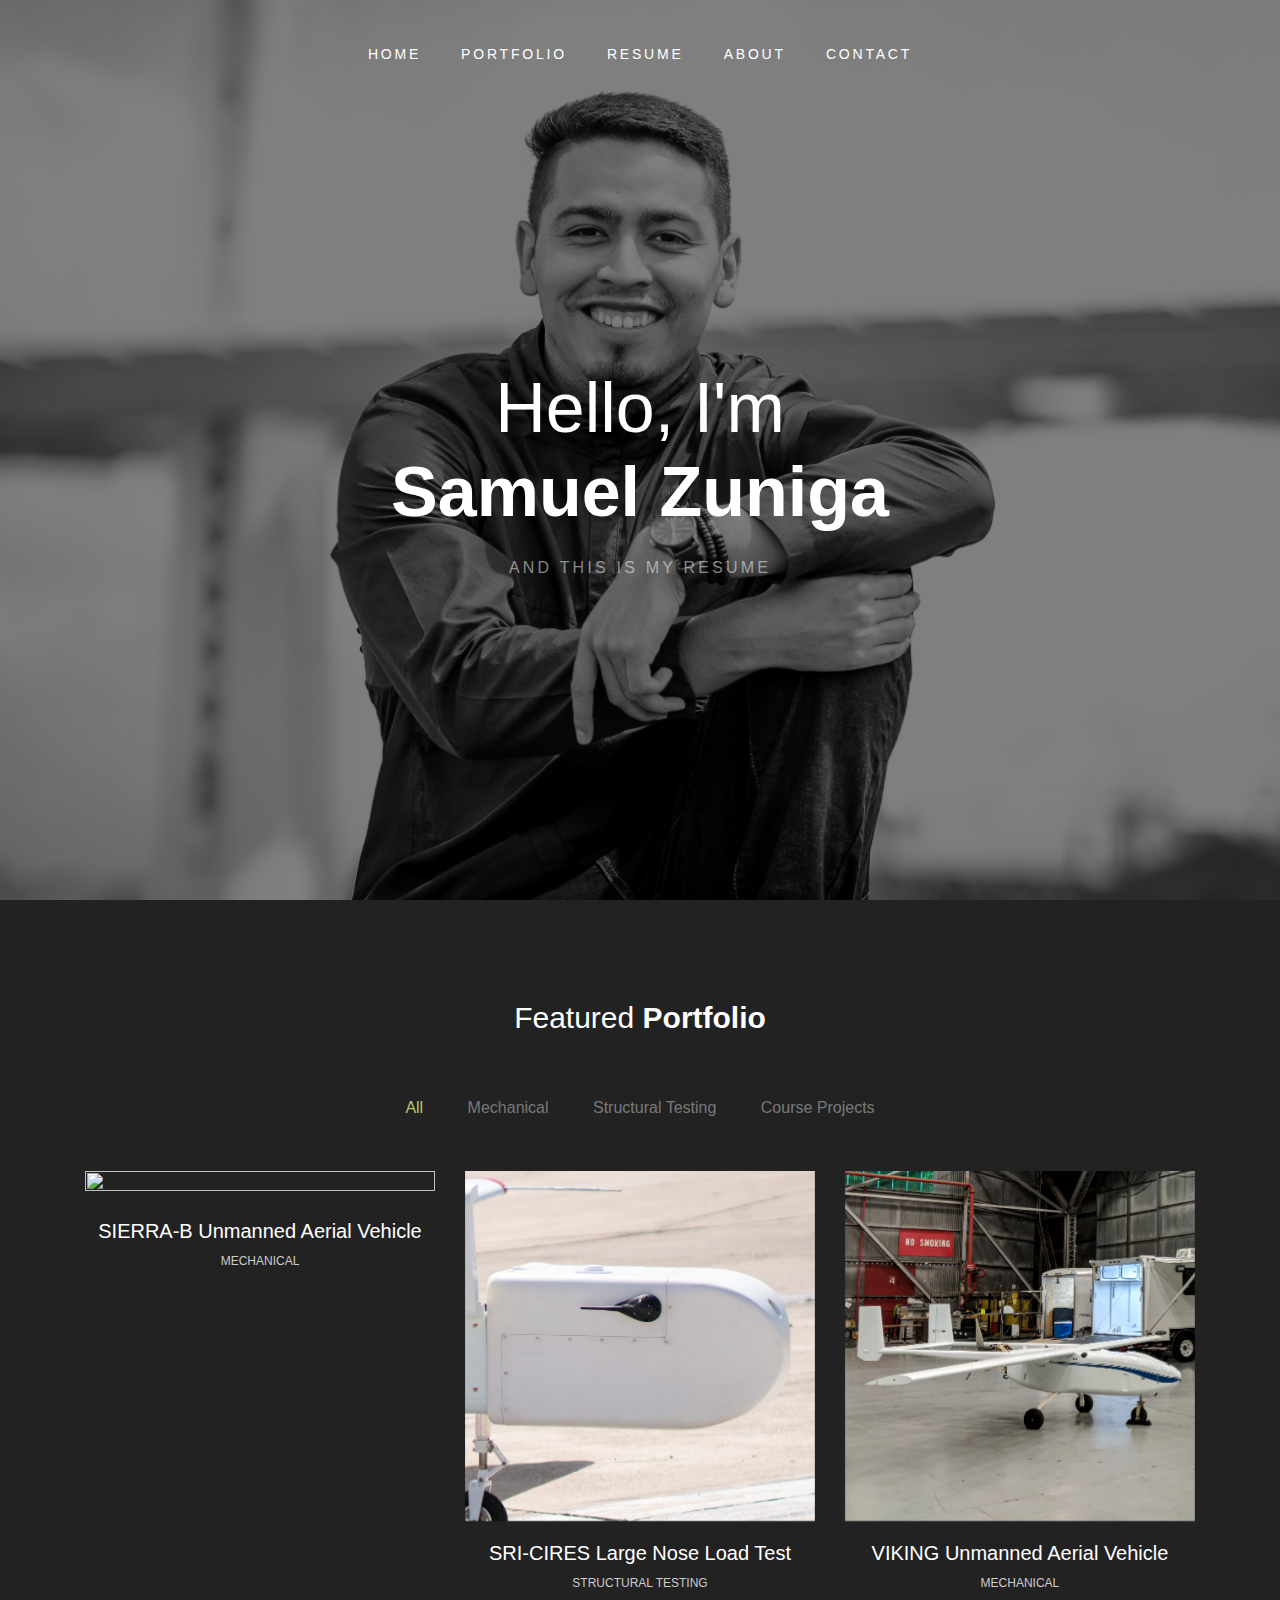
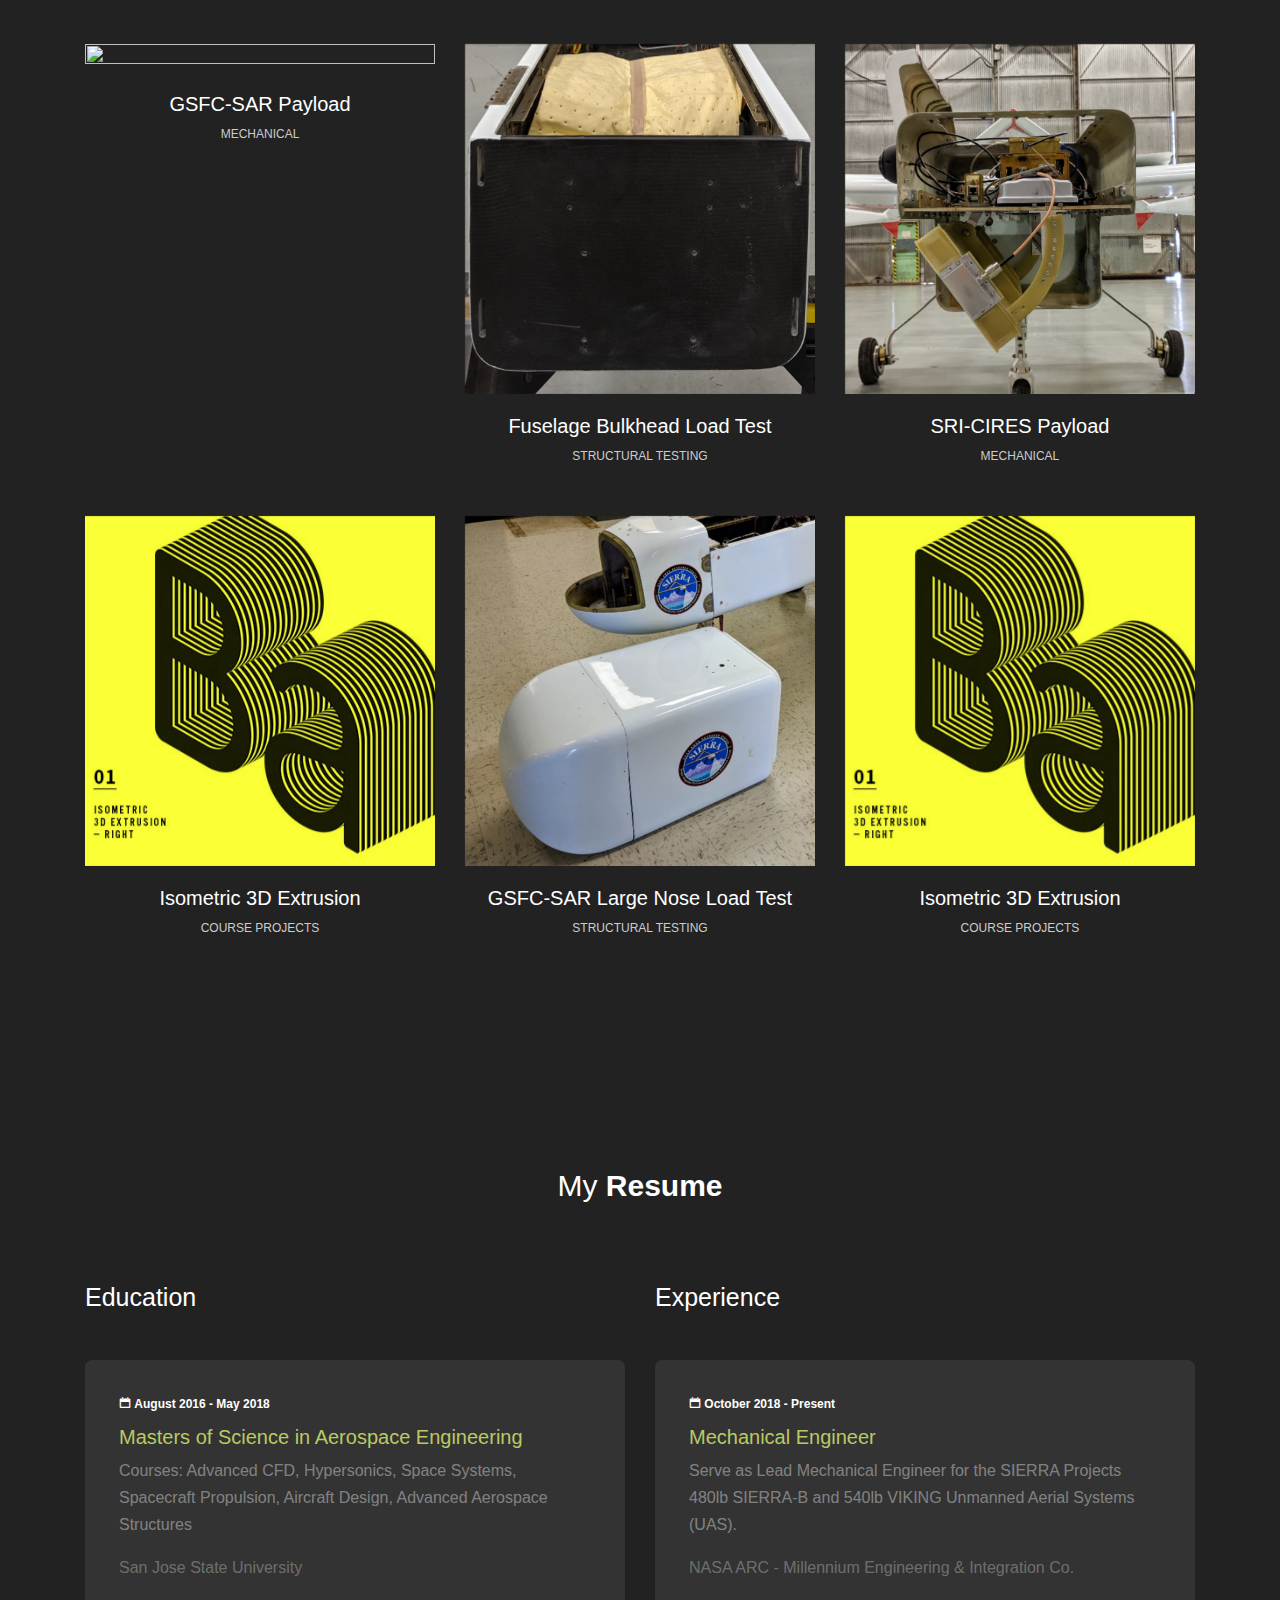
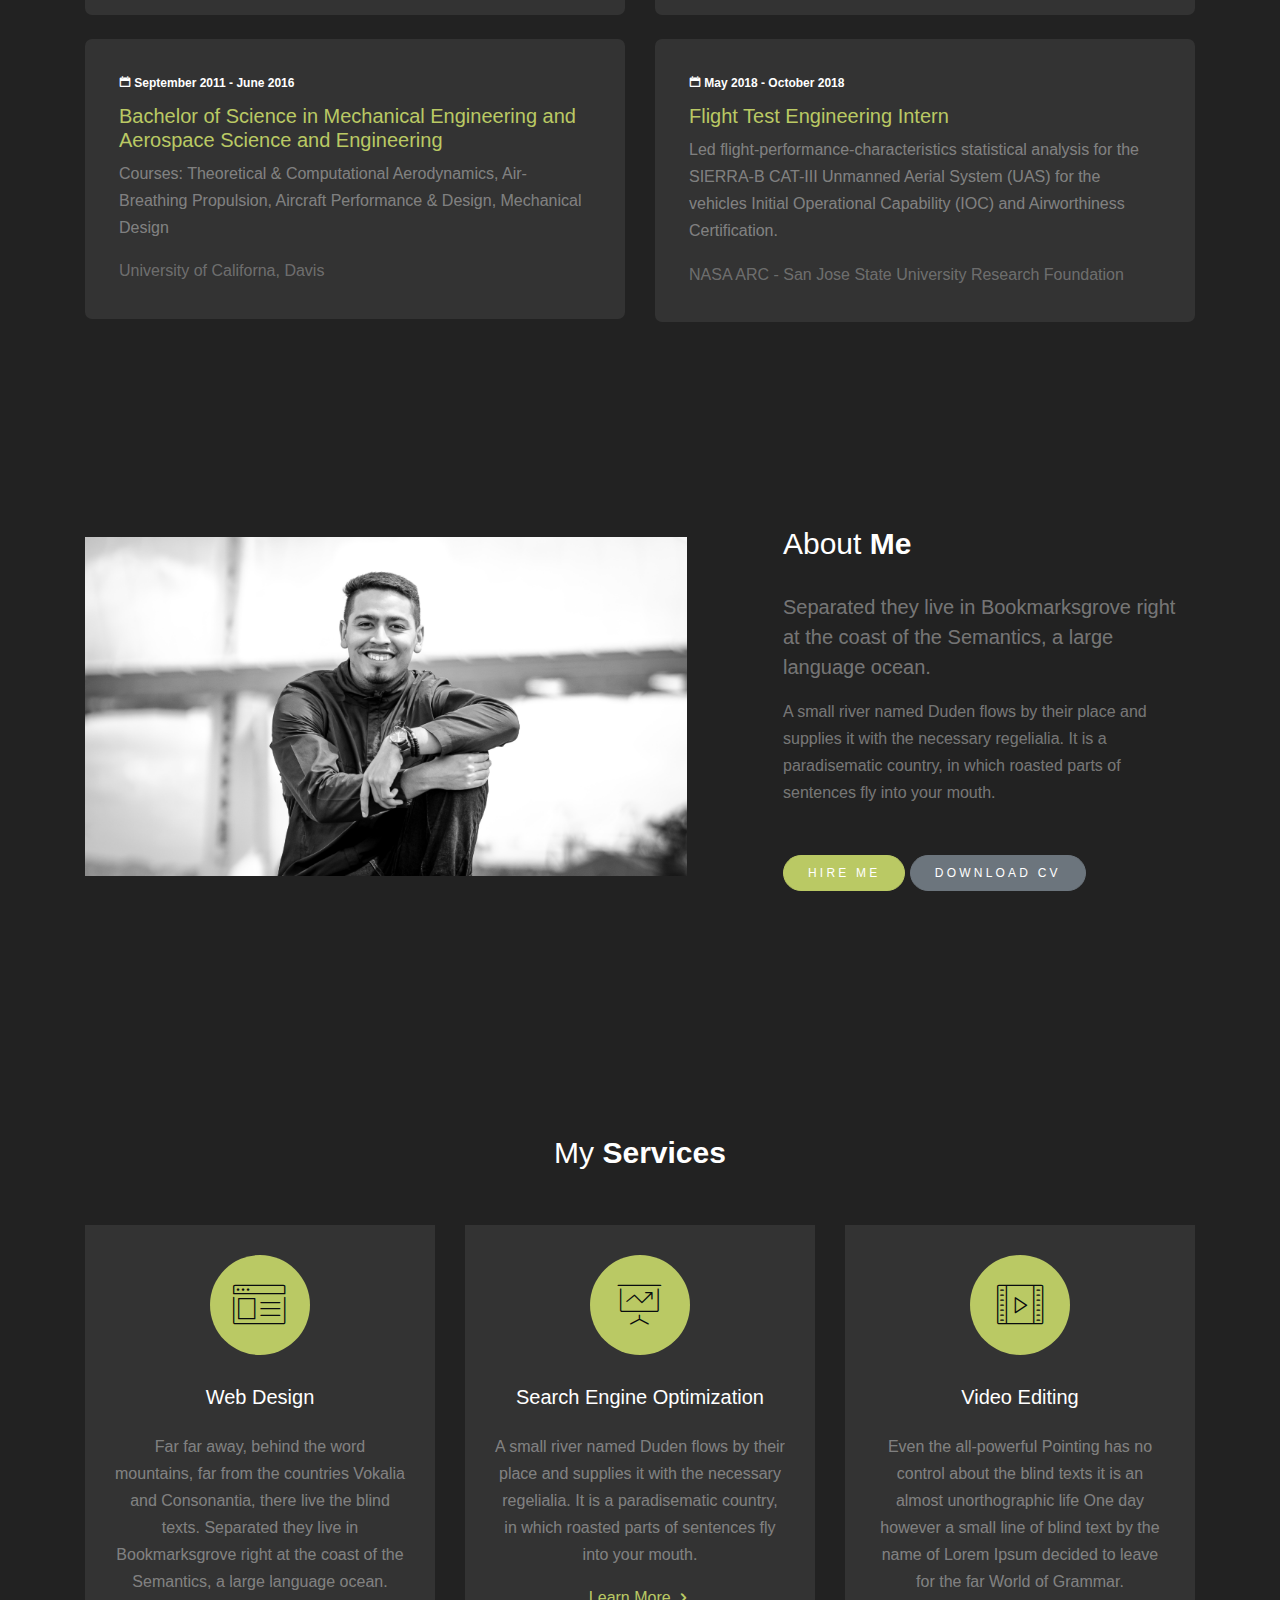
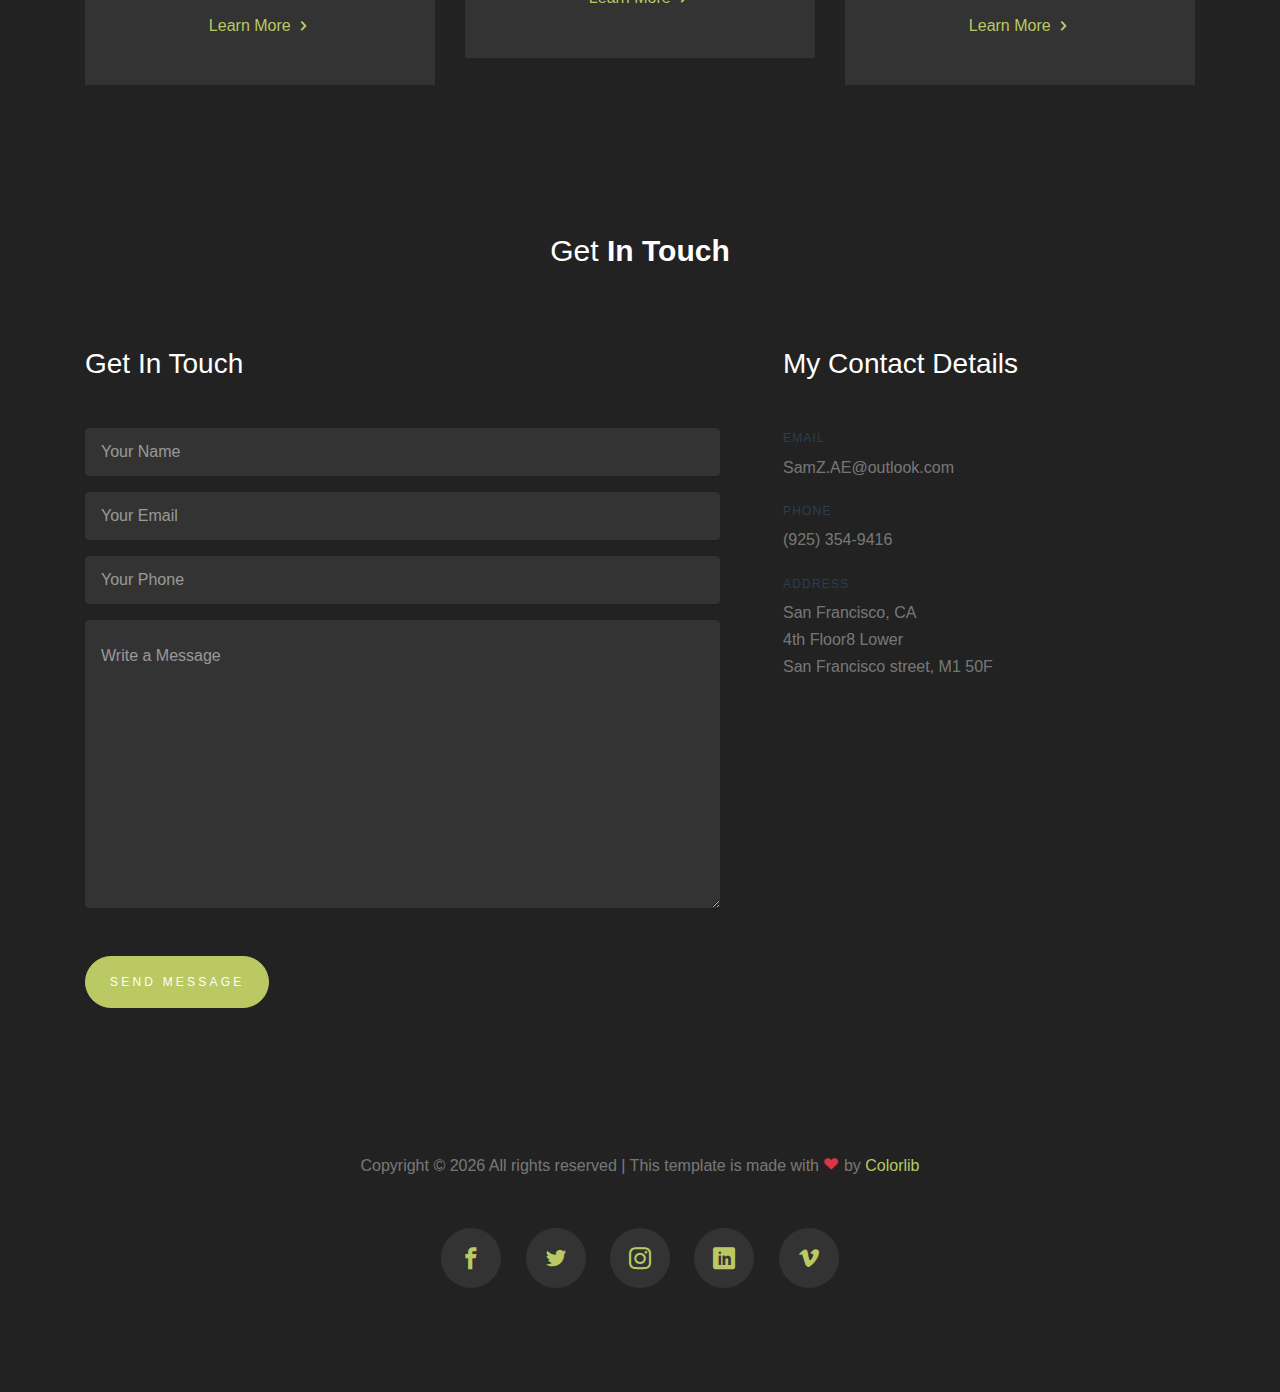
==== commit a55ca9e9: "Updated Images in "Portfolio"" ====
--- a/index.html
+++ b/index.html
@@ -48,7 +48,7 @@
 				<div class="col-md-10 text-center pt-5">
 
 					<h1 class="site-heading site-animate">Hello, I'm <strong class="d-block">Samuel Zuniga</strong></h1>
-					<strong class="d-block text-white text-uppercase letter-spacing">and this is My Rezume</strong>
+					<strong class="d-block text-white text-uppercase letter-spacing">and this is My Resume</strong>
 
 				</div>
 			</div>
@@ -95,117 +95,14 @@
 							<div class="cat">Mechanical</div>
 						</div>                                         
 					</div>
+					
 					<div class="single-portfolio col-sm-4 all testing">
 						<div class="relative">
 							<div class="thumb">
 								<div class="overlay overlay-bg"></div>
-								<img class="image img-fluid" src="images/BulkHead_1.jpg" alt="">
-							</div>
-							<a href="images/BulkHead_1.jpg" class="img-pop-up">  
-								<div class="middle">
-									<div class="text align-self-center d-flex"><img src="images/preview.png" alt=""></div>
-								</div>
-							</a>                                  
-						</div>
-						<div class="p-inner">
-							<h4>Fuselage Bulkhead Load Test</h4>
-							<div class="cat">Structural Testing</div>
-						</div>                                         
-					</div>                            
-					<div class="single-portfolio col-sm-4 all mechanical">
-						<div class="relative">
-							<div class="thumb">
-								<div class="overlay overlay-bg"></div>
-								<img class="image img-fluid" src="images/VIKING_1.jpg" alt="">
-							</div>
-							<a href="images/VIKING_1.jpg" class="img-pop-up">  
-								<div class="middle">
-									<div class="text align-self-center d-flex"><img src="images/preview.png" alt=""></div>
-								</div>
-							</a> 
-
-						</div>
-						<div class="p-inner">
-							<h4>VIKING Unmanned Aerial Vehicle</h4>
-							<div class="cat">Mechanical</div>
-						</div>
-					</div>
-					<div class="single-portfolio col-sm-4 all mechanical">
-						<div class="relative">
-							<div class="thumb">
-								<div class="overlay overlay-bg"></div>
-								<img class="image img-fluid" src="images/GSFC_1.jpg" alt="">
-							</div>
-							<a href="images/GSFC_1.jpg" class="img-pop-up">  
-								<div class="middle">
-									<div class="text align-self-center d-flex"><img src="images/preview.png" alt=""></div>
-								</div>
-							</a>                                
-						</div> 
-						<div class="p-inner">
-							<h4>GSFC-SAR Payload</h4>
-							<div class="cat">Mechanical</div>
-						</div>
-					</div>
-					<div class="single-portfolio col-sm-4 all testing">
-						<div class="relative">
-							<div class="thumb">
-								<div class="overlay overlay-bg"></div>
-								<img class="image img-fluid" src="images/p2.jpg" alt="">
-							</div>
-							<a href="images/p2.jpg" class="img-pop-up">  
-								<div class="middle">
-									<div class="text align-self-center d-flex"><img src="images/preview.png" alt=""></div>
-								</div>
-							</a>                                  
-						</div>
-						<div class="p-inner">
-							<h4>GSFC-SAR Large Nose Load Test</h4>
-							<div class="cat">Structural Testing</div>
-						</div>                                         
-					</div>                    
-
-					<div class="single-portfolio col-sm-4 all mechanical">
-						<div class="relative">
-							<div class="thumb">
-								<div class="overlay overlay-bg"></div>
-								<img class="image img-fluid" src="images/p6.jpg" alt="">
-							</div>
-							<a href="images/p6.jpg" class="img-pop-up">  
-								<div class="middle">
-									<div class="text align-self-center d-flex"><img src="images/preview.png" alt=""></div>
-								</div>
-							</a>                                
-						</div>
-						<div class="p-inner">
-							<h4>SRI-CIRES Payload</h4>
-							<div class="cat">Mechanical</div>
-						</div>
-					</div>
-					<div class="single-portfolio col-sm-4 all courseproject">
-						<div class="relative">
-							<div class="thumb">
-								<div class="overlay overlay-bg"></div>
-								<img class="image img-fluid" src="images/p5.jpg" alt="">
-							</div>
-							<a href="images/p5.jpg" class="img-pop-up">  
-								<div class="middle">
-									<div class="text align-self-center d-flex"><img src="images/preview.png" alt=""></div>
-								</div>
-							</a>                                
-						</div>
-						<div class="p-inner">
-							<h4>Isometric 3D Extrusion</h4>
-							<div class="cat">Course Projects</div>
-						</div>
-					</div>
-					<div class="single-portfolio col-sm-4 all testing">
-						<div class="relative">
-							<div class="thumb">
-								<div class="overlay overlay-bg"></div>
-								<img class="image img-fluid" src="images/p2.jpg" alt="">
-							</div>
-							<a href="images/p2.jpg" class="img-pop-up">  
+								<img class="image img-fluid" src="images/LargeNoseCIRES.jpg" alt="">
+							</div>
+							<a href="images/LargeNoseCIRES.jpg" class="img-pop-up">  
 								<div class="middle">
 									<div class="text align-self-center d-flex"><img src="images/preview.png" alt=""></div>
 								</div>
@@ -216,6 +113,79 @@
 							<div class="cat">Structural Testing</div>
 						</div>                                         
 					</div>   
+
+					<div class="single-portfolio col-sm-4 all mechanical">
+						<div class="relative">
+							<div class="thumb">
+								<div class="overlay overlay-bg"></div>
+								<img class="image img-fluid" src="images/VIKING_1.jpg" alt="">
+							</div>
+							<a href="images/VIKING_1.jpg" class="img-pop-up">  
+								<div class="middle">
+									<div class="text align-self-center d-flex"><img src="images/preview.png" alt=""></div>
+								</div>
+							</a> 
+						</div>
+						<div class="p-inner">
+							<h4>VIKING Unmanned Aerial Vehicle</h4>
+							<div class="cat">Mechanical</div>
+						</div>
+					</div>
+
+					<div class="single-portfolio col-sm-4 all mechanical">
+						<div class="relative">
+							<div class="thumb">
+								<div class="overlay overlay-bg"></div>
+								<img class="image img-fluid" src="images/GSFC_1.jpg" alt="">
+							</div>
+							<a href="images/GSFC_1.jpg" class="img-pop-up">  
+								<div class="middle">
+									<div class="text align-self-center d-flex"><img src="images/preview.png" alt=""></div>
+								</div>
+							</a>                                
+						</div> 
+						<div class="p-inner">
+							<h4>GSFC-SAR Payload</h4>
+							<div class="cat">Mechanical</div>
+						</div>
+					</div>
+
+					<div class="single-portfolio col-sm-4 all testing">
+						<div class="relative">
+							<div class="thumb">
+								<div class="overlay overlay-bg"></div>
+								<img class="image img-fluid" src="images/BulkHead_1.jpg" alt="">
+							</div>
+							<a href="images/BulkHead_1.jpg" class="img-pop-up">  
+								<div class="middle">
+									<div class="text align-self-center d-flex"><img src="images/preview.png" alt=""></div>
+								</div>
+							</a>                                  
+						</div>
+						<div class="p-inner">
+							<h4>Fuselage Bulkhead Load Test</h4>
+							<div class="cat">Structural Testing</div>
+						</div>                                         
+					</div>                    
+
+					<div class="single-portfolio col-sm-4 all mechanical">
+						<div class="relative">
+							<div class="thumb">
+								<div class="overlay overlay-bg"></div>
+								<img class="image img-fluid" src="images/SRI_1.jpg" alt="">
+							</div>
+							<a href="images/SRI_1.jpg" class="img-pop-up">  
+								<div class="middle">
+									<div class="text align-self-center d-flex"><img src="images/preview.png" alt=""></div>
+								</div>
+							</a>                                
+						</div>
+						<div class="p-inner">
+							<h4>SRI-CIRES Payload</h4>
+							<div class="cat">Mechanical</div>
+						</div>
+					</div>
+
 					<div class="single-portfolio col-sm-4 all courseproject">
 						<div class="relative">
 							<div class="thumb">
@@ -228,6 +198,43 @@
 								</div>
 							</a>                                
 						</div>
+						<div class="p-inner">
+							<h4>Isometric 3D Extrusion</h4>
+							<div class="cat">Course Projects</div>
+						</div>
+					</div>
+
+					<div class="single-portfolio col-sm-4 all testing">
+						<div class="relative">
+							<div class="thumb">
+								<div class="overlay overlay-bg"></div>
+								<img class="image img-fluid" src="images/LargeNoseGSFC.jpg" alt="">
+							</div>
+							<a href="images/LargeNoseGSFC.jpg" class="img-pop-up">  
+								<div class="middle">
+									<div class="text align-self-center d-flex"><img src="images/preview.png" alt=""></div>
+								</div>
+							</a>                                  
+						</div>
+						<div class="p-inner">
+							<h4>GSFC-SAR Large Nose Load Test</h4>
+							<div class="cat">Structural Testing</div>
+						</div>                                         
+					</div>   
+
+					<div class="single-portfolio col-sm-4 all courseproject">
+						<div class="relative">
+							<div class="thumb">
+								<div class="overlay overlay-bg"></div>
+								<img class="image img-fluid" src="images/p5.jpg" alt="">
+							</div>
+							<a href="images/p5.jpg" class="img-pop-up">  
+								<div class="middle">
+									<div class="text align-self-center d-flex"><img src="images/preview.png" alt=""></div>
+								</div>
+							</a>                                
+						</div>
+
 						<div class="p-inner">
 							<h4>Isometric 3D Extrusion</h4>
 							<div class="cat">Course Projects</div>
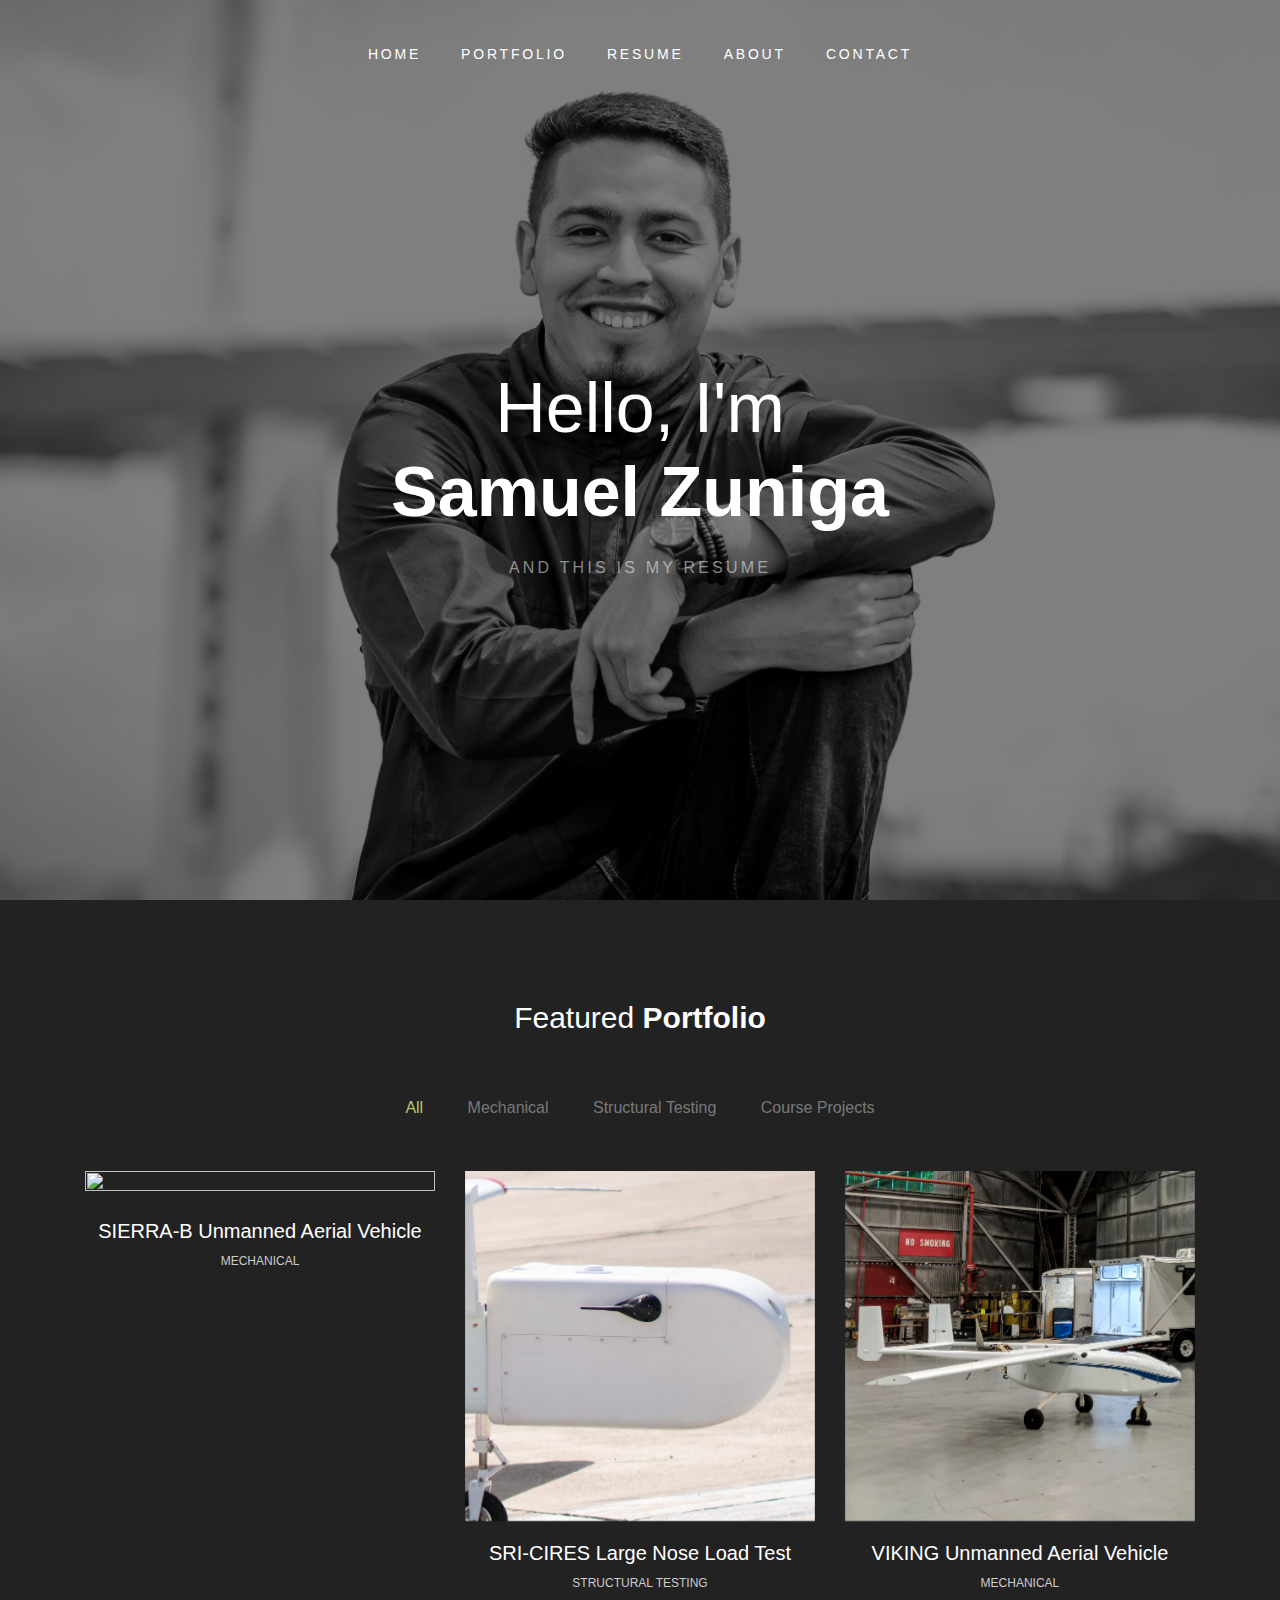
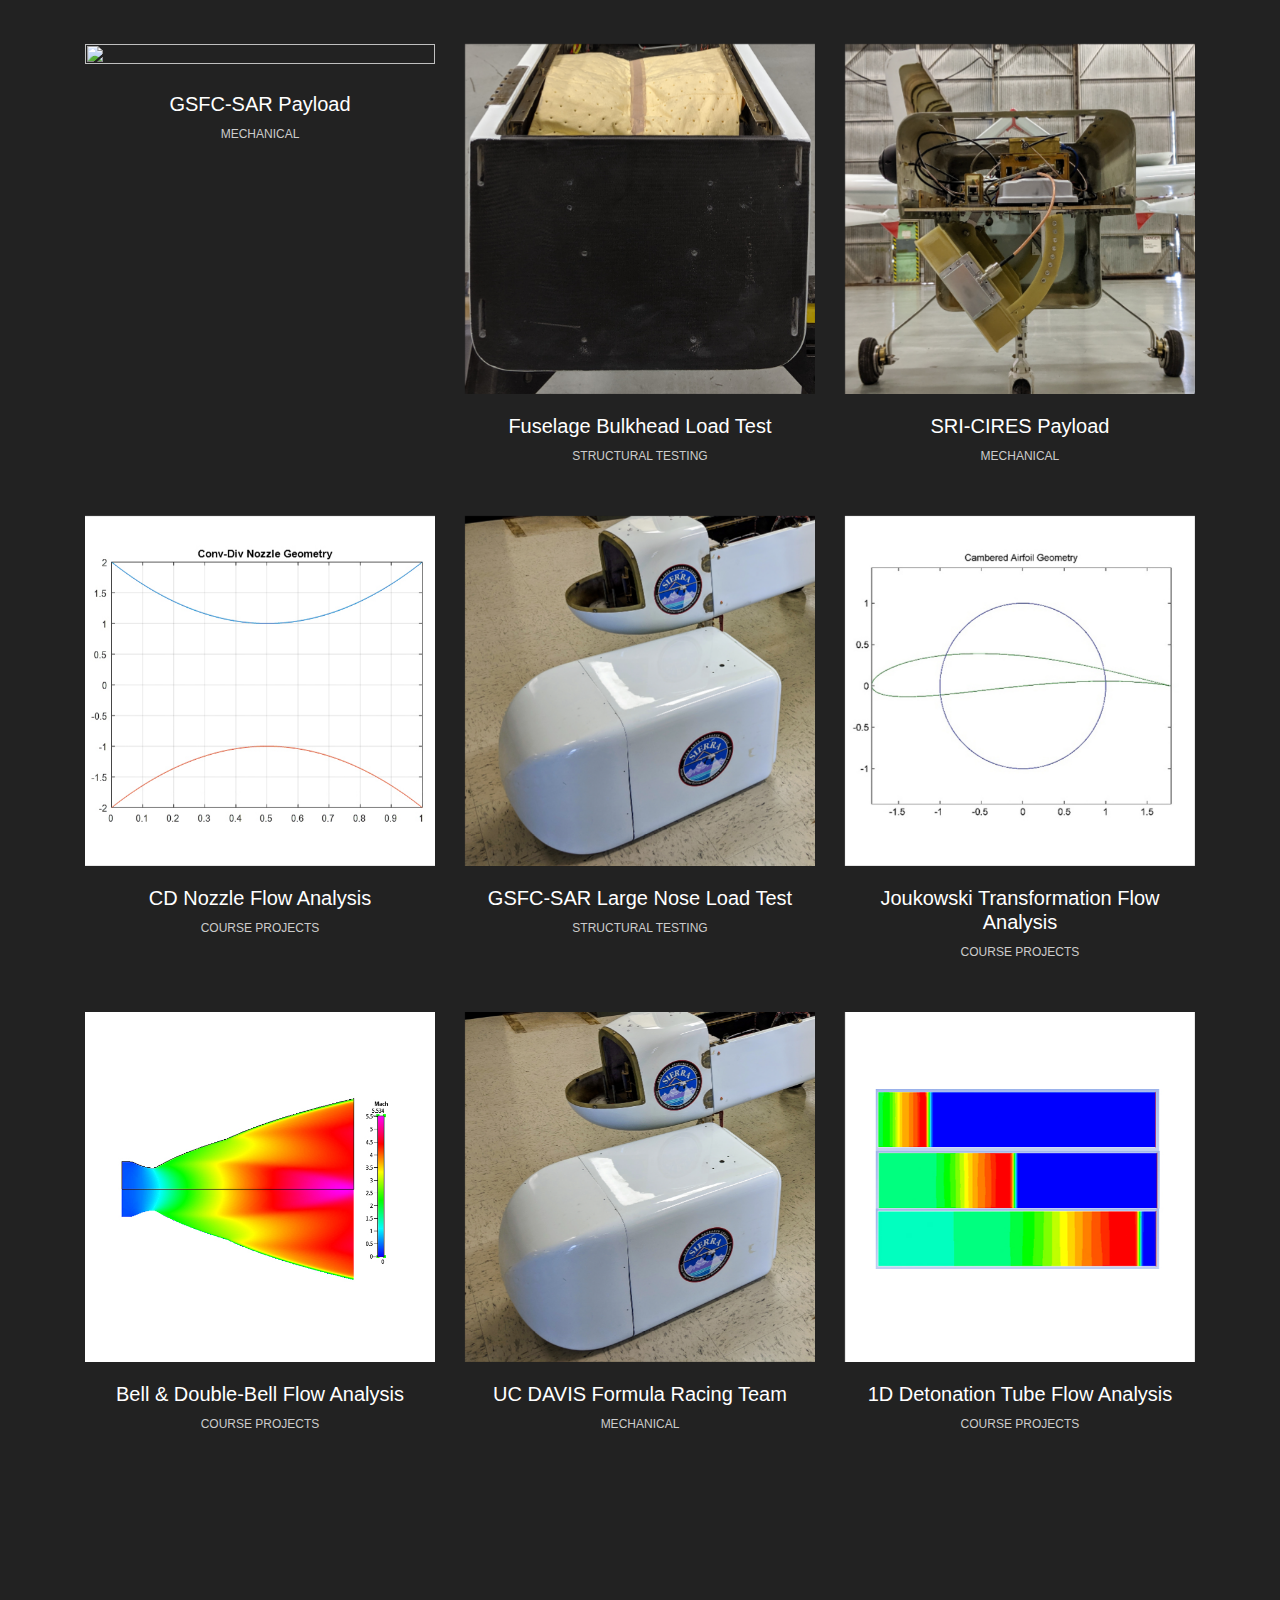
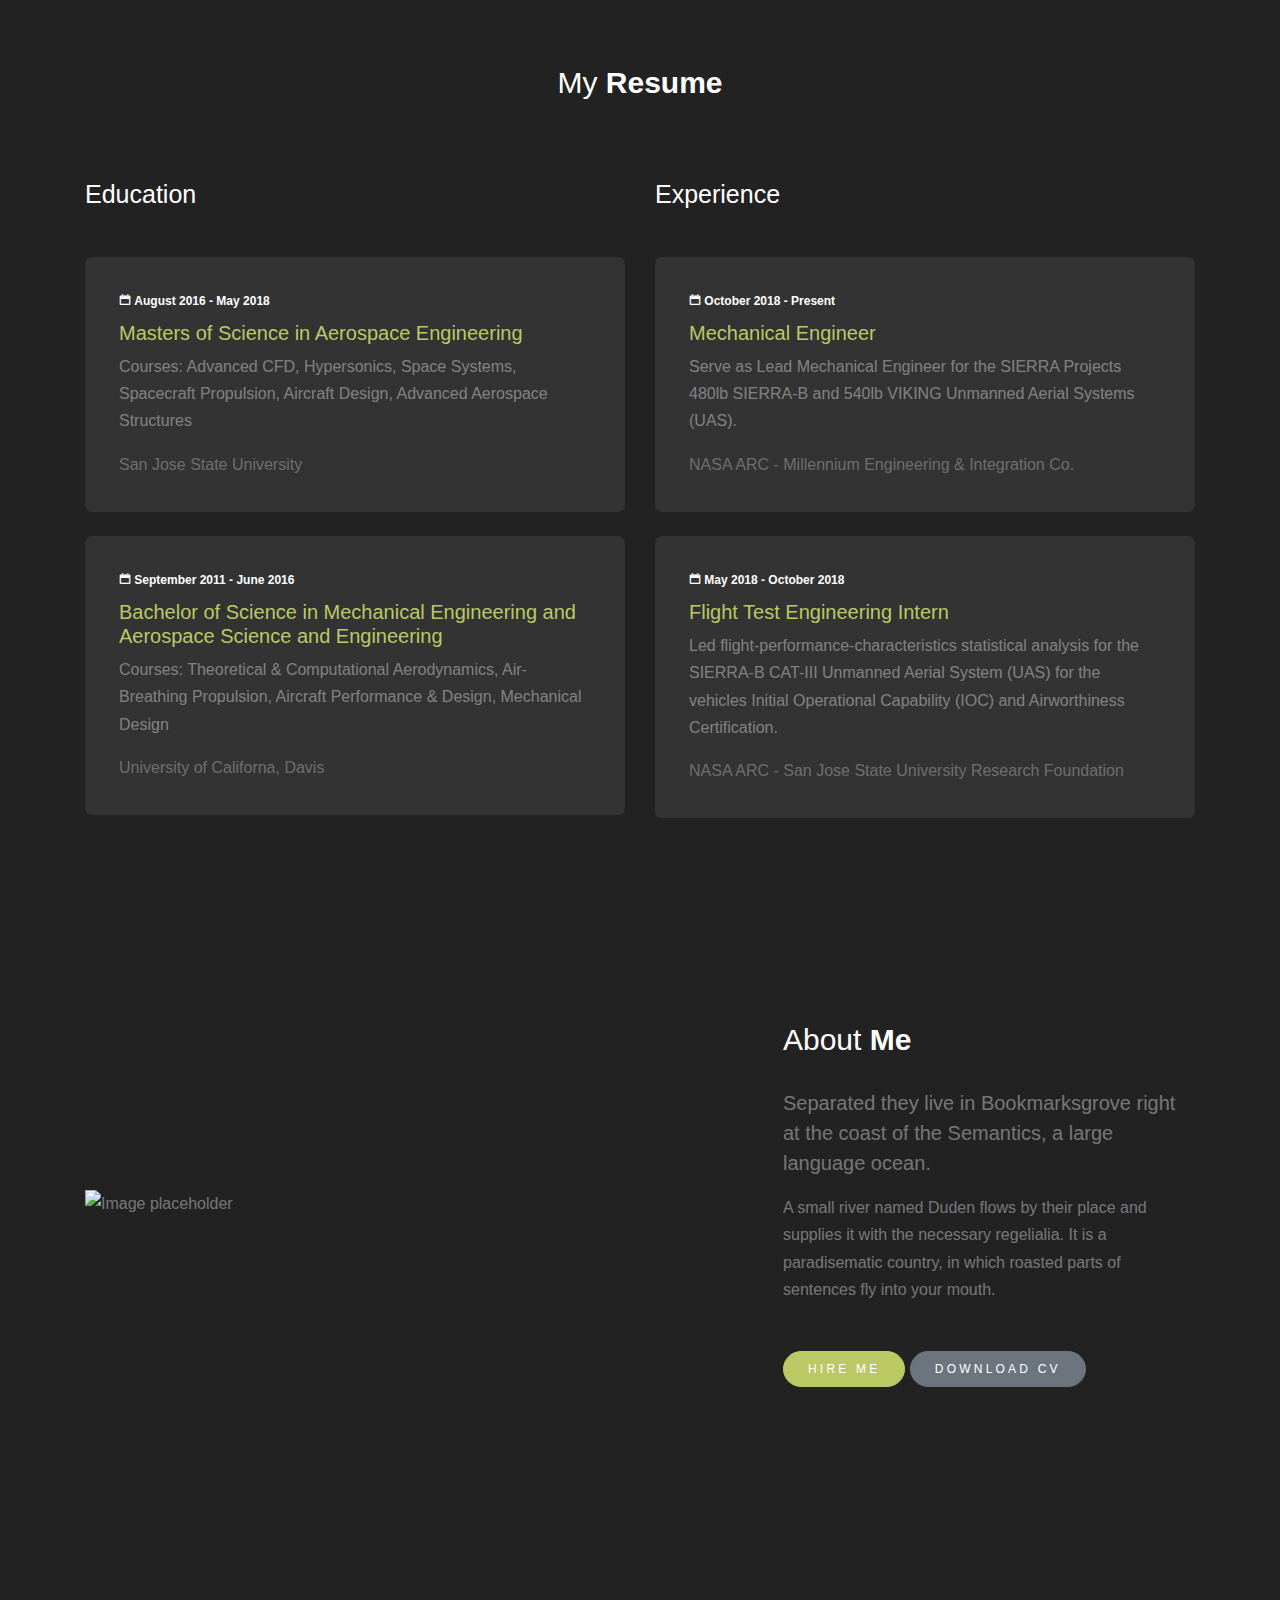
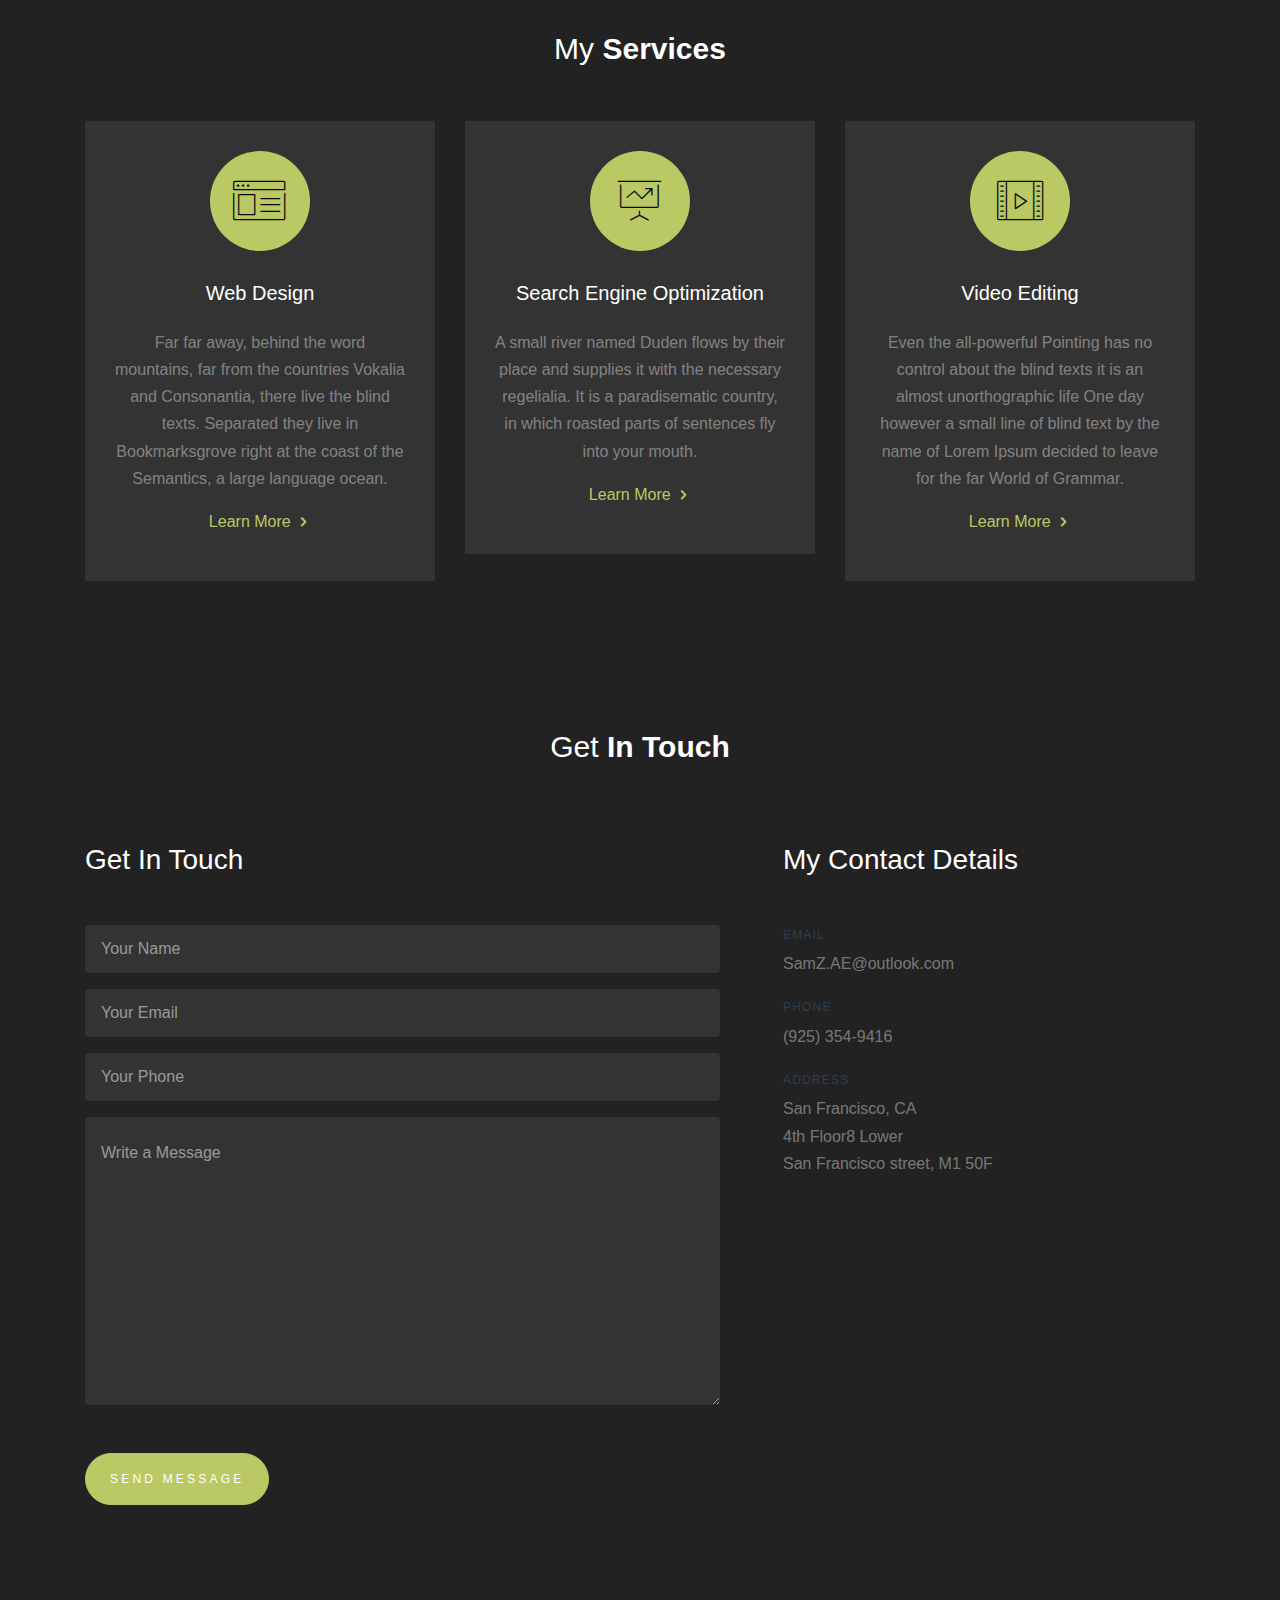
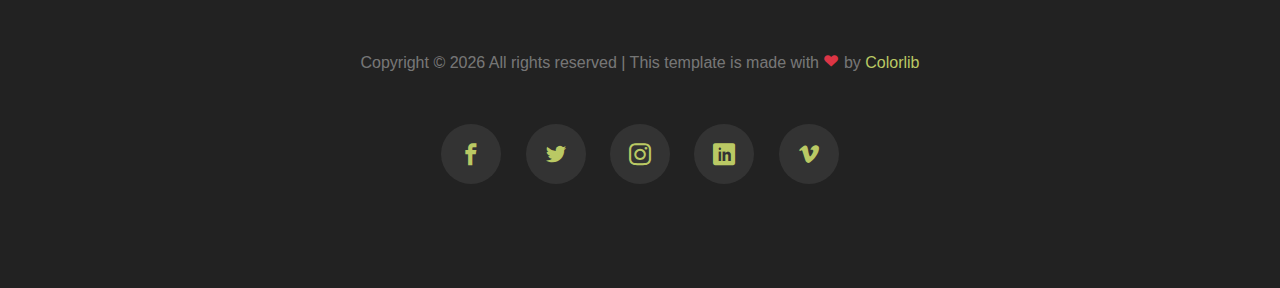
==== commit 2f98297e: "Updated Portfolio Section" ====
--- a/index.html
+++ b/index.html
@@ -95,7 +95,7 @@
 							<div class="cat">Mechanical</div>
 						</div>                                         
 					</div>
-					
+
 					<div class="single-portfolio col-sm-4 all testing">
 						<div class="relative">
 							<div class="thumb">
@@ -190,16 +190,16 @@
 						<div class="relative">
 							<div class="thumb">
 								<div class="overlay overlay-bg"></div>
-								<img class="image img-fluid" src="images/p5.jpg" alt="">
-							</div>
-							<a href="images/p5.jpg" class="img-pop-up">  
+								<img class="image img-fluid" src="images/CD_Matlab.jpg" alt="">
+							</div>
+							<a href="images/CD_Matlab.jpg" class="img-pop-up">  
 								<div class="middle">
 									<div class="text align-self-center d-flex"><img src="images/preview.png" alt=""></div>
 								</div>
 							</a>                                
 						</div>
 						<div class="p-inner">
-							<h4>Isometric 3D Extrusion</h4>
+							<h4>CD Nozzle Flow Analysis</h4>
 							<div class="cat">Course Projects</div>
 						</div>
 					</div>
@@ -226,20 +226,76 @@
 						<div class="relative">
 							<div class="thumb">
 								<div class="overlay overlay-bg"></div>
-								<img class="image img-fluid" src="images/p5.jpg" alt="">
-							</div>
-							<a href="images/p5.jpg" class="img-pop-up">  
+								<img class="image img-fluid" src="images/CamberedAirfoil_Matlab.jpg" alt="">
+							</div>
+							<a href="images/CamberedAirfoil_Matlab.jpg" class="img-pop-up">  
 								<div class="middle">
 									<div class="text align-self-center d-flex"><img src="images/preview.png" alt=""></div>
 								</div>
 							</a>                                
 						</div>
-
-						<div class="p-inner">
-							<h4>Isometric 3D Extrusion</h4>
+						<div class="p-inner">
+							<h4>Joukowski Transformation Flow Analysis</h4>
 							<div class="cat">Course Projects</div>
 						</div>
-					</div>                 
+					</div>  
+					
+					<div class="single-portfolio col-sm-4 all courseproject">
+						<div class="relative">
+							<div class="thumb">
+								<div class="overlay overlay-bg"></div>
+								<img class="image img-fluid" src="images/CFD_BellNozzle.jpg" alt="">
+							</div>
+							<a href="images/CFD_BellNozzle.jpg" class="img-pop-up">  
+								<div class="middle">
+									<div class="text align-self-center d-flex"><img src="images/preview.png" alt=""></div>
+								</div>
+							</a>                                
+						</div>
+						<div class="p-inner">
+							<h4>Bell & Double-Bell Flow Analysis</h4>
+							<div class="cat">Course Projects</div>
+						</div>
+					</div>
+
+					<div class="single-portfolio col-sm-4 all mechanical">
+						<div class="relative">
+							<div class="thumb">
+								<div class="overlay overlay-bg"></div>
+								<img class="image img-fluid" src="images/LargeNoseGSFC.jpg" alt="">
+							</div>
+							<a href="images/LargeNoseGSFC.jpg" class="img-pop-up">  
+								<div class="middle">
+									<div class="text align-self-center d-flex"><img src="images/preview.png" alt=""></div>
+								</div>
+							</a>                                  
+						</div>
+						<div class="p-inner">
+							<h4>UC DAVIS Formula Racing Team</h4>
+							<div class="cat">Mechanical</div>
+						</div>                                         
+					</div>   
+
+					<div class="single-portfolio col-sm-4 all courseproject">
+						<div class="relative">
+							<div class="thumb">
+								<div class="overlay overlay-bg"></div>
+								<img class="image img-fluid" src="images/Detonation.jpg" alt="">
+							</div>
+							<a href="images/Detonation.jpg" class="img-pop-up">  
+								<div class="middle">
+									<div class="text align-self-center d-flex"><img src="images/preview.png" alt=""></div>
+								</div>
+							</a>                                
+						</div>
+						<div class="p-inner">
+							<h4>1D Detonation Tube Flow Analysis</h4>
+							<div class="cat">Course Projects</div>
+						</div>
+					</div>  
+
+
+
 				</div>
 			</div>
 		</div>
@@ -302,7 +358,7 @@
 		<div class="container">
 			<div class="row mb-5 align-items-center">
 				<div class="col-lg-7 pr-lg-5 mb-5 mb-lg-0">
-					<img src="images/image_1.jpg" alt="Image placeholder" class="img-fluid">
+					<img src="images/AboutMe.jpg" alt="Image placeholder" class="img-fluid">
 				</div>
 				<div class="col-lg-5 pl-lg-5">
 					<div class="section-heading">
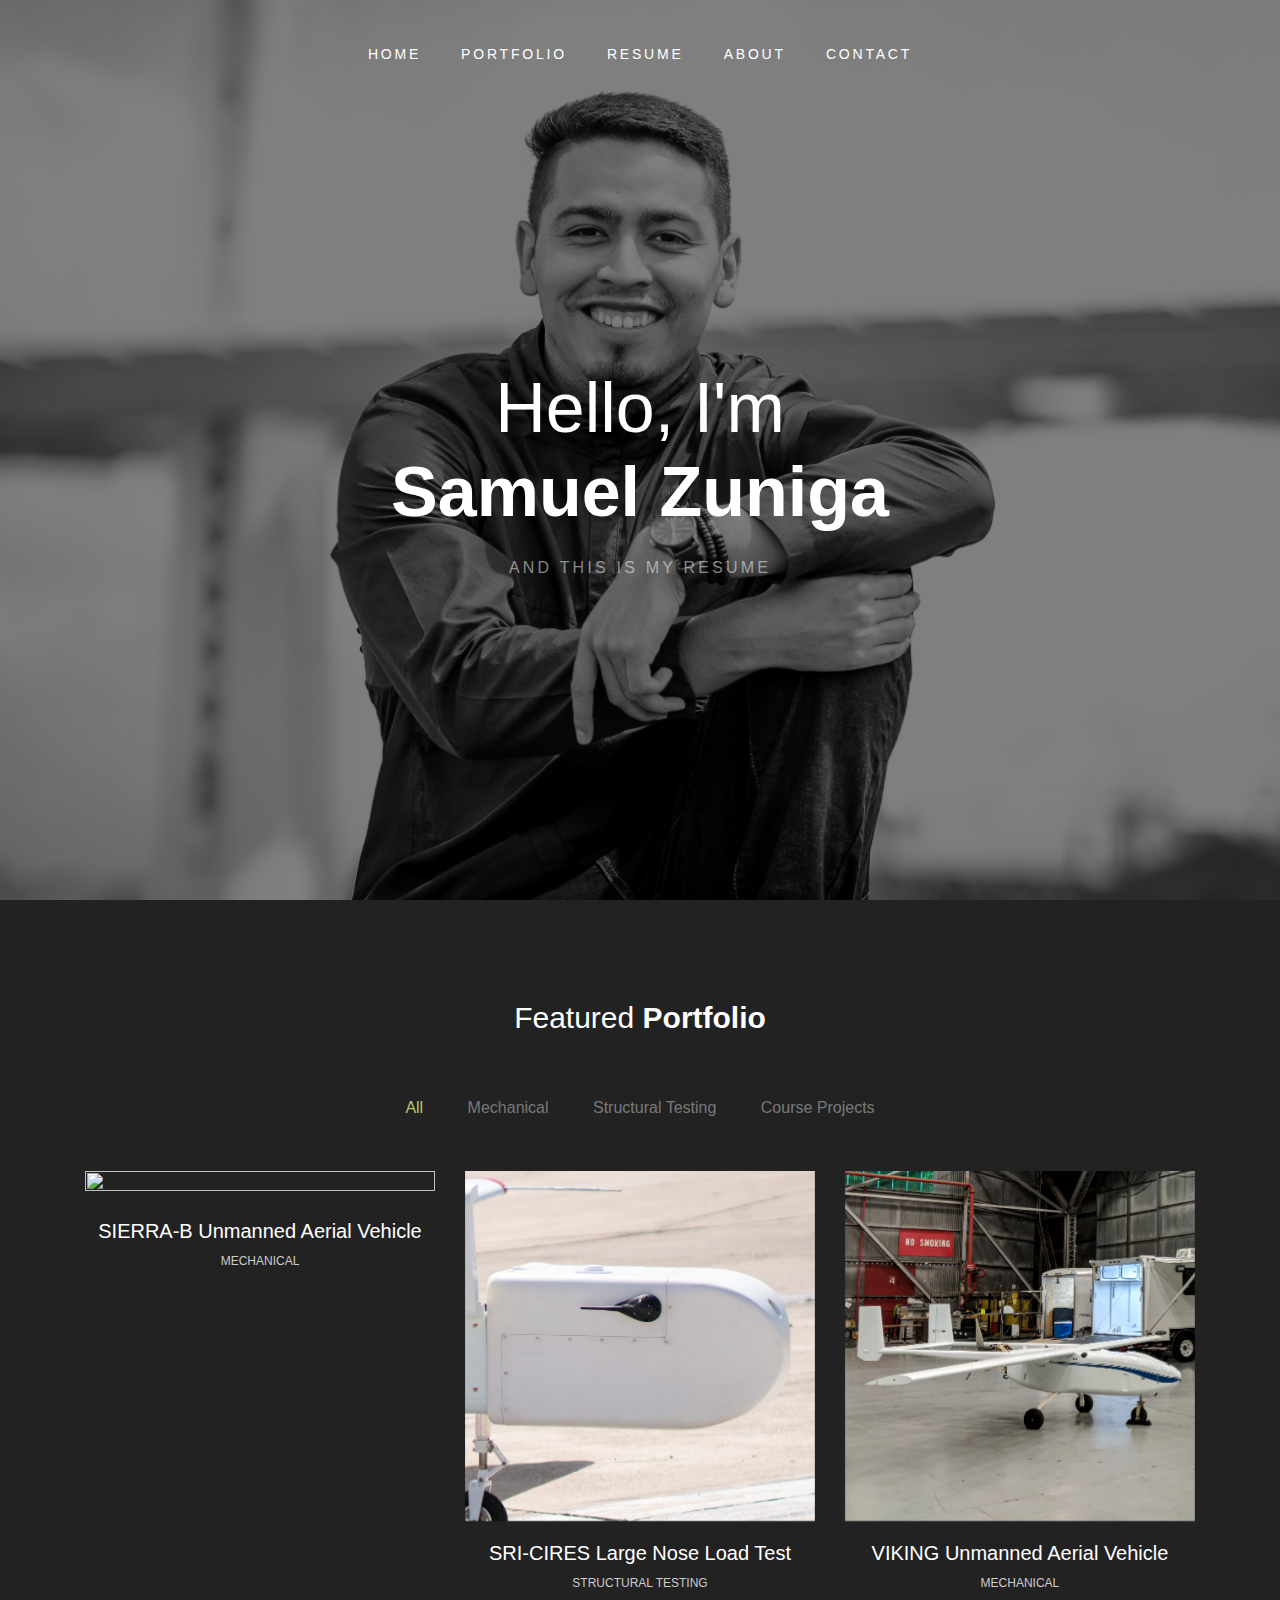
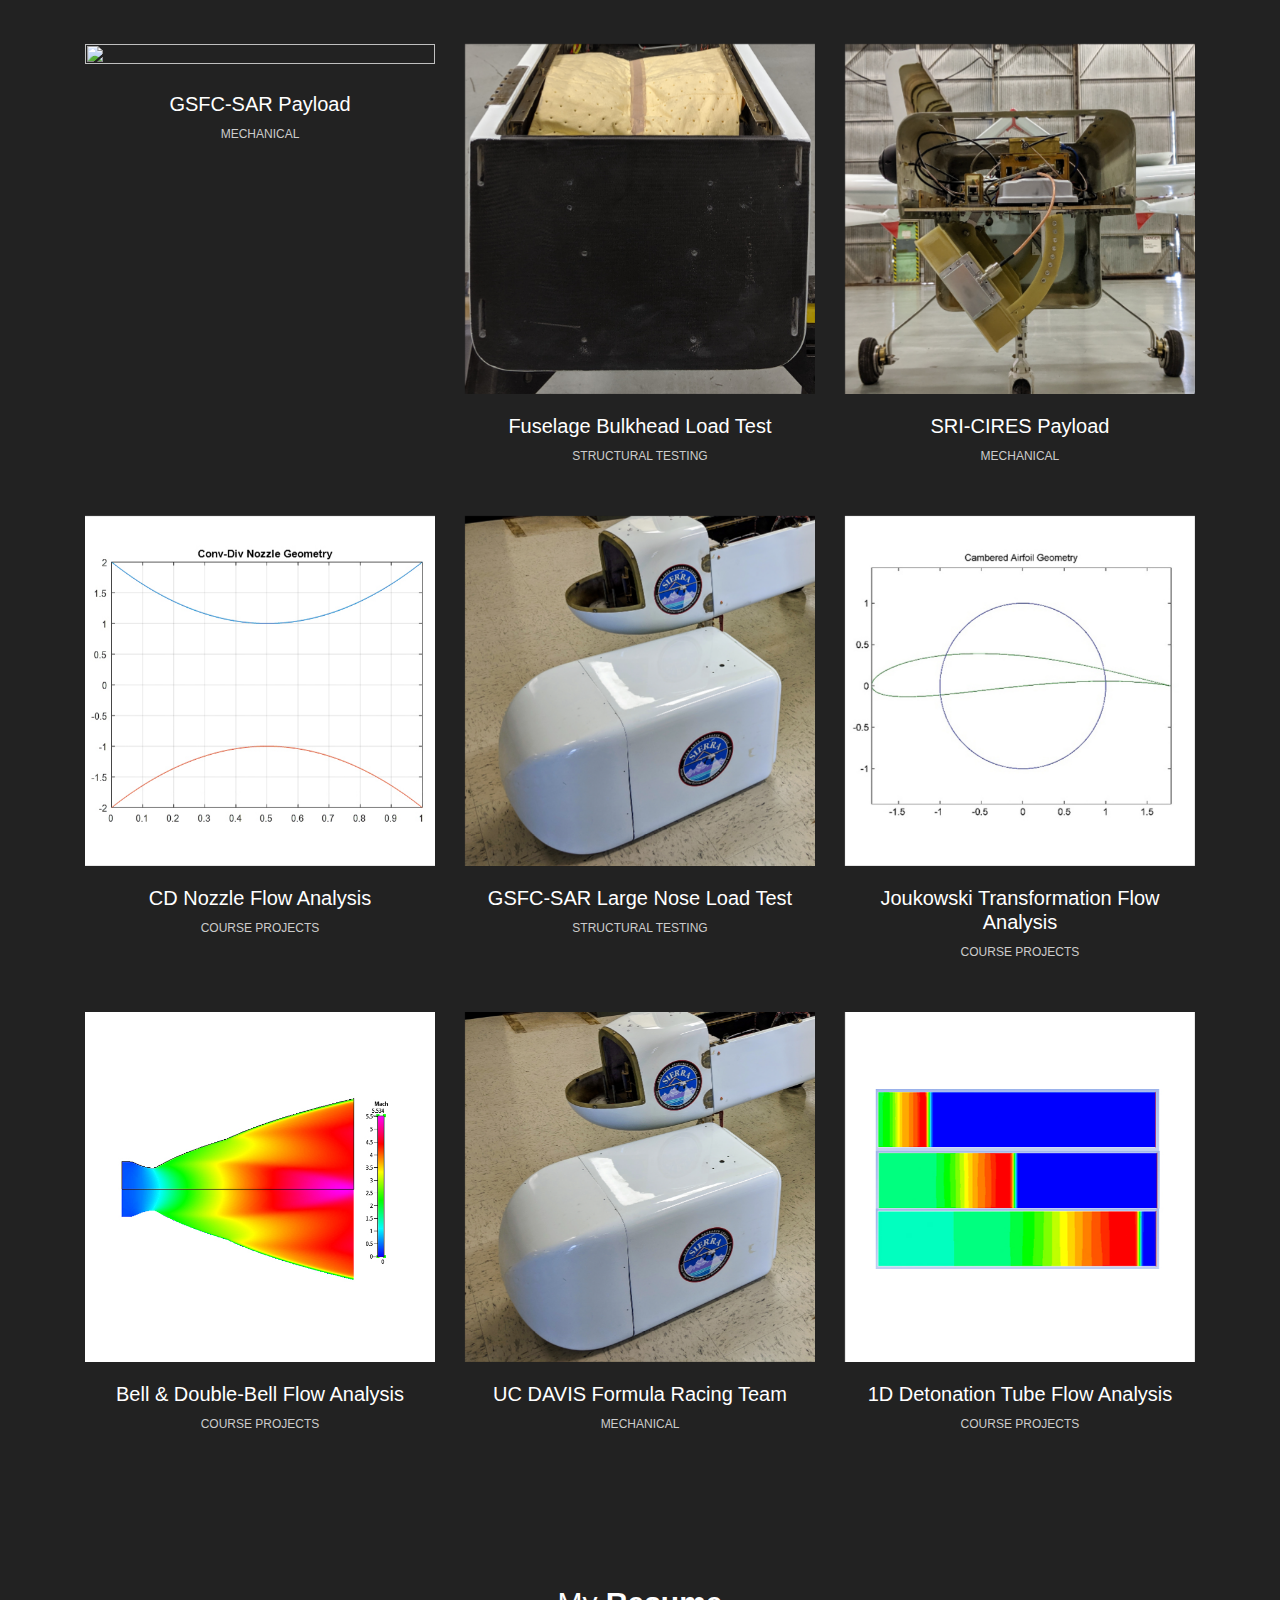
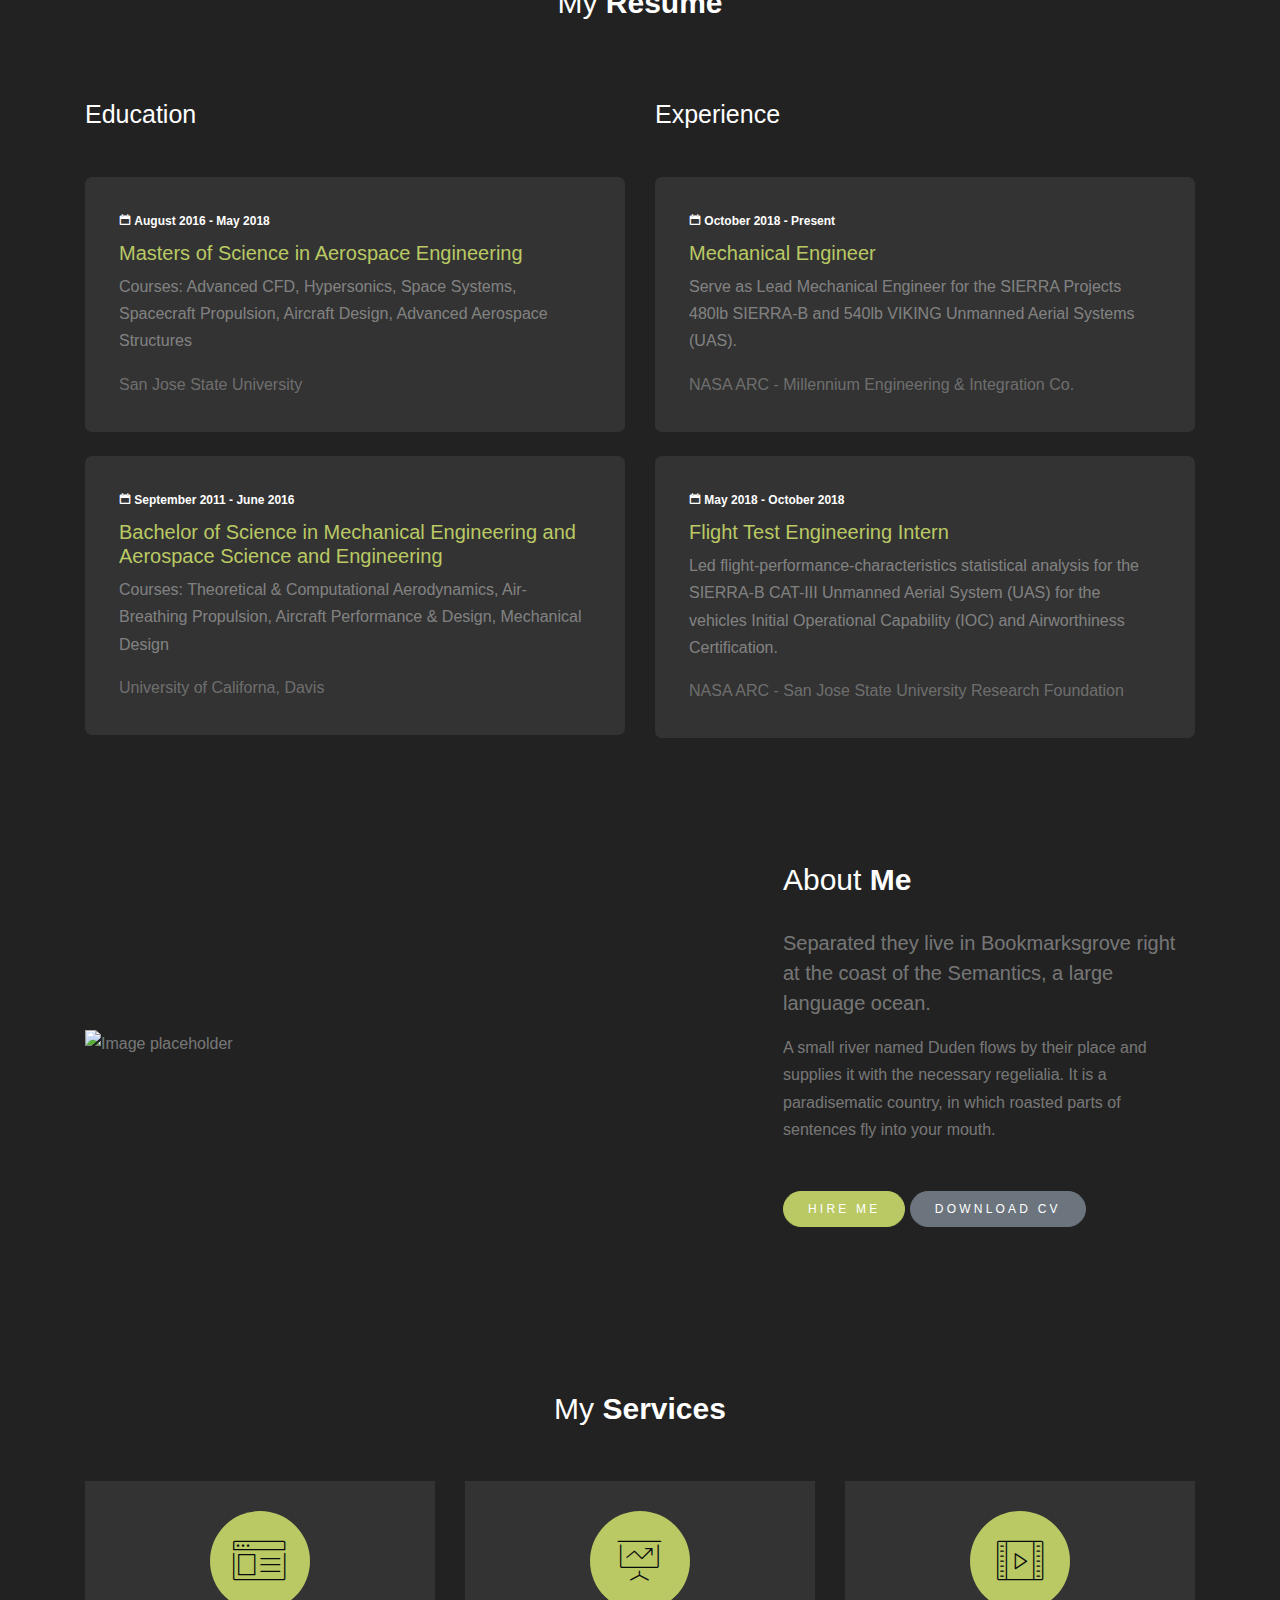
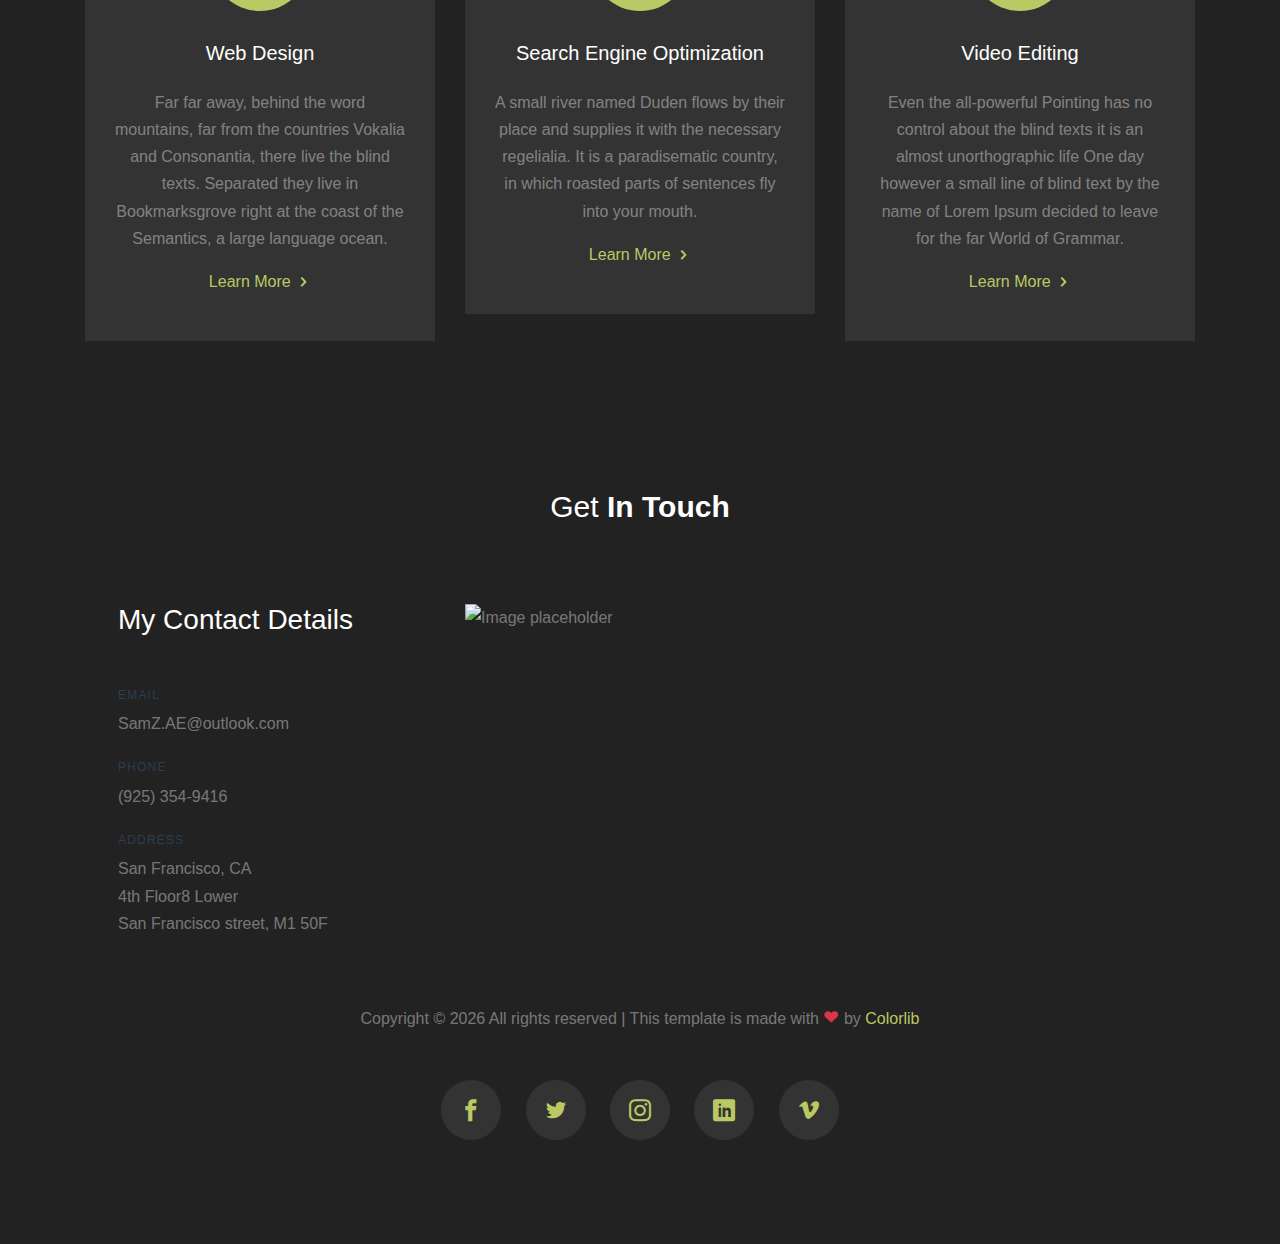
==== commit bba09d35: "new page changes" ====
--- a/index.html
+++ b/index.html
@@ -1,539 +1,718 @@
 <!DOCTYPE html>
 <html lang="en">
-<head>
-	<title>Rezume Free Template by Colorlib</title>
-	<meta charset="utf-8">
-	<meta name="viewport" content="width=device-width, initial-scale=1, shrink-to-fit=no">
-	<link rel="stylesheet" href="css/animate.css">
-	<link rel="stylesheet" href="css/flexslider.css">
-	<link rel="stylesheet" href="fonts/icomoon/style.css">
-
-	<link rel="stylesheet" href="css/bootstrap.css">
-	<link rel="stylesheet" href="css/style.css">
-
-	<link href="https://fonts.googleapis.com/css?family=Nunito+Sans:200,300,400,700" rel="stylesheet">
-
-
-</head>
-<body data-spy="scroll" data-target="#pb-navbar" data-offset="200">
-
-
-
-	<nav class="navbar navbar-expand-lg site-navbar navbar-light bg-light" id="pb-navbar">
-
-		<div class="container">
-			<button class="navbar-toggler" type="button" data-toggle="collapse" data-target="#navbarsExample09" aria-controls="navbarsExample09" aria-expanded="false" aria-label="Toggle navigation">
-				<span class="navbar-toggler-icon"></span>
-			</button>
-
-
-			<div class="collapse navbar-collapse justify-content-md-center" id="navbarsExample09">
-				<ul class="navbar-nav">
-					<li class="nav-item"><a class="nav-link" href="#section-home">Home</a></li>
-					<li class="nav-item"><a class="nav-link" href="#section-portfolio">Portfolio</a></li>
-					<li class="nav-item"><a class="nav-link" href="#section-resume">Resume</a></li>
-					<li class="nav-item"><a class="nav-link" href="#section-about">About</a></li>
-					<li class="nav-item"><a class="nav-link" href="#section-contact">Contact</a></li>
-				</ul>
-			</div>
-		</div>
-	</nav>
-
-
-
-
-	<section class="site-hero" style="background-image: url(images/image_1.jpg);" id="section-home" data-stellar-background-ratio="0.5">
-		<div class="container">
-			<div class="row intro-text align-items-center justify-content-center">
-				<div class="col-md-10 text-center pt-5">
-
-					<h1 class="site-heading site-animate">Hello, I'm <strong class="d-block">Samuel Zuniga</strong></h1>
-					<strong class="d-block text-white text-uppercase letter-spacing">and this is My Resume</strong>
-
-				</div>
-			</div>
-		</div>
-	</section> <!-- section -->
-
-
-
-
-
-
-	<section class="site-section" id="section-portfolio">
-		<div class="container">
-			<div class="row">
-				<div class="section-heading text-center col-md-12">
-					<h2>Featured <strong>Portfolio</strong></h2>
-				</div>
-			</div>
-			<div class="filters">
-				<ul>
-					<li class="active" data-filter="*">All</li>
-					<li data-filter=".mechanical">Mechanical</li>
-					<li data-filter=".testing">Structural Testing</li>
-					<li data-filter=".courseproject"> Course Projects</li>
-				</ul>
-			</div>
-
-			<div class="filters-content">
-				<div class="row grid">
-					<div class="single-portfolio col-sm-4 all mechanical">
-						<div class="relative">
-							<div class="thumb">
-								<div class="overlay overlay-bg"></div>
-								<img class="image img-fluid" src="images/SIERRA_1.jpg" alt="">
-							</div>
-							<a href="images/SIERRA_1.jpg" class="img-pop-up">  
-								<div class="middle">
-									<div class="text align-self-center d-flex"><img src="images/preview.png" alt=""></div>
-								</div>
-							</a>                                  
-						</div>
-						<div class="p-inner">
-							<h4>SIERRA-B Unmanned Aerial Vehicle</h4>
-							<div class="cat">Mechanical</div>
-						</div>                                         
+  <head>
+    <title>Rezume Free Template by Colorlib</title>
+    <meta charset="utf-8" />
+    <meta
+      name="viewport"
+      content="width=device-width, initial-scale=1, shrink-to-fit=no"
+    />
+    <link rel="stylesheet" href="css/animate.css" />
+    <link rel="stylesheet" href="css/flexslider.css" />
+    <link rel="stylesheet" href="fonts/icomoon/style.css" />
+
+    <link rel="stylesheet" href="css/bootstrap.css" />
+    <link rel="stylesheet" href="css/style.css" />
+
+    <link
+      href="https://fonts.googleapis.com/css?family=Nunito+Sans:200,300,400,700"
+      rel="stylesheet"
+    />
+  </head>
+  <body data-spy="scroll" data-target="#pb-navbar" data-offset="200">
+    <!-- 
+	TODO: 
+	Make portfolio section clickable
+	Make individual portfolio pages
+	Update about me
+
+ -->
+
+    <nav
+      class="navbar navbar-expand-lg site-navbar navbar-light bg-light"
+      id="pb-navbar"
+    >
+      <div class="container">
+        <button
+          class="navbar-toggler"
+          type="button"
+          data-toggle="collapse"
+          data-target="#navbarsExample09"
+          aria-controls="navbarsExample09"
+          aria-expanded="false"
+          aria-label="Toggle navigation"
+        >
+          <span class="navbar-toggler-icon"></span>
+        </button>
+
+        <div
+          class="collapse navbar-collapse justify-content-md-center"
+          id="navbarsExample09"
+        >
+          <ul class="navbar-nav">
+            <li class="nav-item">
+              <a class="nav-link" href="#section-home">Home</a>
+            </li>
+            <li class="nav-item">
+              <a class="nav-link" href="#section-portfolio">Portfolio</a>
+            </li>
+            <li class="nav-item">
+              <a class="nav-link" href="#section-resume">Resume</a>
+            </li>
+            <li class="nav-item">
+              <a class="nav-link" href="#section-about">About</a>
+            </li>
+            <li class="nav-item">
+              <a class="nav-link" href="#section-contact">Contact</a>
+            </li>
+          </ul>
+        </div>
+      </div>
+    </nav>
+
+    <section
+      class="site-hero"
+      style="background-image: url(images/image_1.jpg)"
+      id="section-home"
+      data-stellar-background-ratio="0.5"
+    >
+      <div class="container">
+        <div class="row intro-text align-items-center justify-content-center">
+          <div class="col-md-10 text-center pt-5">
+            <h1 class="site-heading site-animate">
+              Hello, I'm <strong class="d-block">Samuel Zuniga</strong>
+            </h1>
+            <strong class="d-block text-white text-uppercase letter-spacing"
+              >and this is My Resume</strong
+            >
+          </div>
+        </div>
+      </div>
+    </section>
+    <!-- section -->
+
+    <section class="site-section" id="section-portfolio">
+      <div class="container">
+        <div class="row">
+          <div class="section-heading text-center col-md-12">
+            <h2>Featured <strong>Portfolio</strong></h2>
+          </div>
+        </div>
+        <div class="filters">
+          <ul>
+            <li class="active" data-filter="*">All</li>
+            <li data-filter=".mechanical">Mechanical</li>
+            <li data-filter=".testing">Structural Testing</li>
+            <li data-filter=".courseproject">Course Projects</li>
+          </ul>
+        </div>
+
+        <div class="filters-content">
+          <div class="row grid">
+            <a href="sierra_1.html">
+              <div class="single-portfolio col-sm-4 all mechanical">
+                <div class="relative">
+                  <div class="thumb">
+                    <div class="overlay overlay-bg"></div>
+                    <img
+                      class="image img-fluid"
+                      src="images/SIERRA_1.jpg"
+                      alt=""
+                    />
+                  </div>
+                  <a href="images/SIERRA_1.jpg" class="img-pop-up">
+                    <div class="middle">
+                      <div class="text align-self-center d-flex">
+                        <img src="images/preview.png" alt="" />
+                      </div>
+                    </div>
+                  </a>
+                </div>
+                <div class="p-inner">
+                  <h4>SIERRA-B Unmanned Aerial Vehicle</h4>
+                  <div class="cat">Mechanical</div>
+                </div>
+              </div>
+            </a>
+            <a href="sierra_1.html">
+              <div class="single-portfolio col-sm-4 all testing">
+                <div class="relative">
+                  <div class="thumb">
+                    <div class="overlay overlay-bg"></div>
+                    <img
+                      class="image img-fluid"
+                      src="images/LargeNoseCIRES.jpg"
+                      alt=""
+                    />
+                  </div>
+                  <a href="images/LargeNoseCIRES.jpg" class="img-pop-up">
+                    <div class="middle">
+                      <div class="text align-self-center d-flex">
+                        <img src="images/preview.png" alt="" />
+                      </div>
+                    </div>
+                  </a>
+                </div>
+                <div class="p-inner">
+                  <h4>SRI-CIRES Large Nose Load Test</h4>
+                  <div class="cat">Structural Testing</div>
+                </div>
+              </div>
+            </a>
+            <a href="sierra_1.html">
+              <div class="single-portfolio col-sm-4 all mechanical">
+                <div class="relative">
+                  <div class="thumb">
+                    <div class="overlay overlay-bg"></div>
+                    <img
+                      class="image img-fluid"
+                      src="images/VIKING_1.jpg"
+                      alt=""
+                    />
+                  </div>
+                  <a href="images/VIKING_1.jpg" class="img-pop-up">
+                    <div class="middle">
+                      <div class="text align-self-center d-flex">
+                        <img src="images/preview.png" alt="" />
+                      </div>
+                    </div>
+                  </a>
+                </div>
+                <div class="p-inner">
+                  <h4>VIKING Unmanned Aerial Vehicle</h4>
+                  <div class="cat">Mechanical</div>
+                </div>
+              </div>
+            </a>
+            <a href="sierra_1.html">
+              <div class="single-portfolio col-sm-4 all mechanical">
+                <div class="relative">
+                  <div class="thumb">
+                    <div class="overlay overlay-bg"></div>
+                    <img
+                      class="image img-fluid"
+                      src="images/GSFC_1.jpg"
+                      alt=""
+                    />
+                  </div>
+                  <a href="images/GSFC_1.jpg" class="img-pop-up">
+                    <div class="middle">
+                      <div class="text align-self-center d-flex">
+                        <img src="images/preview.png" alt="" />
+                      </div>
+                    </div>
+                  </a>
+                </div>
+                <div class="p-inner">
+                  <h4>GSFC-SAR Payload</h4>
+                  <div class="cat">Mechanical</div>
+                </div>
+              </div>
+            </a>
+            <a href="sierra_1.html">
+              <div class="single-portfolio col-sm-4 all testing">
+                <div class="relative">
+                  <div class="thumb">
+                    <div class="overlay overlay-bg"></div>
+                    <img
+                      class="image img-fluid"
+                      src="images/BulkHead_1.jpg"
+                      alt=""
+                    />
+                  </div>
+                  <a href="images/BulkHead_1.jpg" class="img-pop-up">
+                    <div class="middle">
+                      <div class="text align-self-center d-flex">
+                        <img src="images/preview.png" alt="" />
+                      </div>
+                    </div>
+                  </a>
+                </div>
+                <div class="p-inner">
+                  <h4>Fuselage Bulkhead Load Test</h4>
+                  <div class="cat">Structural Testing</div>
+                </div>
+              </div>
+            </a>
+            <a href="sierra_1.html">
+              <div class="single-portfolio col-sm-4 all mechanical">
+                <div class="relative">
+                  <div class="thumb">
+                    <div class="overlay overlay-bg"></div>
+                    <img
+                      class="image img-fluid"
+                      src="images/SRI_1.jpg"
+                      alt=""
+                    />
+                  </div>
+                  <a href="images/SRI_1.jpg" class="img-pop-up">
+                    <div class="middle">
+                      <div class="text align-self-center d-flex">
+                        <img src="images/preview.png" alt="" />
+                      </div>
+                    </div>
+                  </a>
+                </div>
+                <div class="p-inner">
+                  <h4>SRI-CIRES Payload</h4>
+                  <div class="cat">Mechanical</div>
+                </div>
+              </div>
+            </a>
+            <a href="sierra_1.html">
+              <div class="single-portfolio col-sm-4 all courseproject">
+                <div class="relative">
+                  <div class="thumb">
+                    <div class="overlay overlay-bg"></div>
+                    <img
+                      class="image img-fluid"
+                      src="images/CD_Matlab.jpg"
+                      alt=""
+                    />
+                  </div>
+                  <a href="images/CD_Matlab.jpg" class="img-pop-up">
+                    <div class="middle">
+                      <div class="text align-self-center d-flex">
+                        <img src="images/preview.png" alt="" />
+                      </div>
+                    </div>
+                  </a>
+                </div>
+                <div class="p-inner">
+                  <h4>CD Nozzle Flow Analysis</h4>
+                  <div class="cat">Course Projects</div>
+                </div>
+              </div>
+            </a>
+            <a href="sierra_1.html">
+              <div class="single-portfolio col-sm-4 all testing">
+                <div class="relative">
+                  <div class="thumb">
+                    <div class="overlay overlay-bg"></div>
+                    <img
+                      class="image img-fluid"
+                      src="images/LargeNoseGSFC.jpg"
+                      alt=""
+                    />
+                  </div>
+                  <a href="images/LargeNoseGSFC.jpg" class="img-pop-up">
+                    <div class="middle">
+                      <div class="text align-self-center d-flex">
+                        <img src="images/preview.png" alt="" />
+                      </div>
+                    </div>
+                  </a>
+                </div>
+                <div class="p-inner">
+                  <h4>GSFC-SAR Large Nose Load Test</h4>
+                  <div class="cat">Structural Testing</div>
+                </div>
+              </div>
+            </a>
+            <a href="main.html">
+              <div class="single-portfolio col-sm-4 all courseproject">
+                <div class="relative">
+                  <div class="thumb">
+                    <div class="overlay overlay-bg"></div>
+                    <img
+                      class="image img-fluid"
+                      src="images/CamberedAirfoil_Matlab.jpg"
+                      alt=""
+                    />
+                  </div>
+                  <a
+                    href="images/CamberedAirfoil_Matlab.jpg"
+                    class="img-pop-up"
+                  >
+                    <div class="middle">
+                      <div class="text align-self-center d-flex">
+                        <img src="images/preview.png" alt="" />
+                      </div>
+                    </div>
+                  </a>
+                </div>
+                <div class="p-inner">
+                  <h4>Joukowski Transformation Flow Analysis</h4>
+                  <div class="cat">Course Projects</div>
+                </div>
+              </div>
+            </a>
+            <a href="main.html">
+              <div class="single-portfolio col-sm-4 all courseproject">
+                <div class="relative">
+                  <div class="thumb">
+                    <div class="overlay overlay-bg"></div>
+                    <img
+                      class="image img-fluid"
+                      src="images/CFD_BellNozzle.jpg"
+                      alt=""
+                    />
+                  </div>
+                  <a href="images/CFD_BellNozzle.jpg" class="img-pop-up">
+                    <div class="middle">
+                      <div class="text align-self-center d-flex">
+                        <img src="images/preview.png" alt="" />
+                      </div>
+                    </div>
+                  </a>
+                </div>
+                <div class="p-inner">
+                  <h4>Bell & Double-Bell Flow Analysis</h4>
+                  <div class="cat">Course Projects</div>
+                </div>
+              </div>
+            </a>
+            <a href="main.html">
+              <div class="single-portfolio col-sm-4 all mechanical">
+                <div class="relative">
+                  <div class="thumb">
+                    <div class="overlay overlay-bg"></div>
+                    <img
+                      class="image img-fluid"
+                      src="images/LargeNoseGSFC.jpg"
+                      alt=""
+                    />
+                  </div>
+                  <a href="images/LargeNoseGSFC.jpg" class="img-pop-up">
+                    <div class="middle">
+                      <div class="text align-self-center d-flex">
+                        <img src="images/preview.png" alt="" />
+                      </div>
+                    </div>
+                  </a>
+                </div>
+                <div class="p-inner">
+                  <h4>UC DAVIS Formula Racing Team</h4>
+                  <div class="cat">Mechanical</div>
+                </div>
+              </div>
+            </a>
+            <a href="main.html">
+              <div class="single-portfolio col-sm-4 all courseproject">
+                <div class="relative">
+                  <div class="thumb">
+                    <div class="overlay overlay-bg"></div>
+                    <img
+                      class="image img-fluid"
+                      src="images/Detonation.jpg"
+                      alt=""
+                    />
+                  </div>
+                  <a href="images/Detonation.jpg" class="img-pop-up">
+                    <div class="middle">
+                      <div class="text align-self-center d-flex">
+                        <img src="images/preview.png" alt="" />
+                      </div>
+                    </div>
+                  </a>
+                </div>
+                <div class="p-inner">
+                  <h4>1D Detonation Tube Flow Analysis</h4>
+                  <div class="cat">Course Projects</div>
+                </div>
+              </div>
+            </a>
+          </div>
+        </div>
+      </div>
+    </section>
+    <!-- .section -->
+
+    <section class="site-section" id="section-resume">
+      <div class="container">
+        <div class="row">
+          <div class="col-md-12 mb-5">
+            <div class="section-heading text-center">
+              <h2>My <strong>Resume</strong></h2>
+            </div>
+          </div>
+          <div class="col-md-6">
+            <h2 class="mb-5">Education</h2>
+            <div class="resume-item mb-4">
+              <span class="date"
+                ><span class="icon-calendar"></span> August 2016 - May
+                2018</span
+              >
+              <h3>Masters of Science in Aerospace Engineering</h3>
+              <p>
+                Courses: Advanced CFD, Hypersonics, Space Systems, Spacecraft
+                Propulsion, Aircraft Design, Advanced Aerospace Structures
+              </p>
+              <span class="school">San Jose State University</span>
+            </div>
+
+            <div class="resume-item mb-4">
+              <span class="date"
+                ><span class="icon-calendar"></span> September 2011 - June
+                2016</span
+              >
+              <h3>
+                Bachelor of Science in Mechanical Engineering and Aerospace
+                Science and Engineering
+              </h3>
+              <p>
+                Courses: Theoretical & Computational Aerodynamics, Air-Breathing
+                Propulsion, Aircraft Performance & Design, Mechanical Design
+              </p>
+              <span class="school">University of Californa, Davis</span>
+            </div>
+          </div>
+          <div class="col-md-6">
+            <h2 class="mb-5">Experience</h2>
+
+            <div class="resume-item mb-4">
+              <span class="date"
+                ><span class="icon-calendar"></span> October 2018 -
+                Present</span
+              >
+              <h3>Mechanical Engineer</h3>
+              <p>
+                Serve as Lead Mechanical Engineer for the SIERRA Projects 480lb
+                SIERRA-B and 540lb VIKING Unmanned Aerial Systems (UAS).
+              </p>
+              <span class="school"
+                >NASA ARC - Millennium Engineering & Integration Co.</span
+              >
+            </div>
+
+            <div class="resume-item mb-4">
+              <span class="date"
+                ><span class="icon-calendar"></span> May 2018 - October
+                2018</span
+              >
+              <h3>Flight Test Engineering Intern</h3>
+              <p>
+                Led flight-performance-characteristics statistical analysis for
+                the SIERRA-B CAT-III Unmanned Aerial System (UAS) for the
+                vehicles Initial Operational Capability (IOC) and Airworthiness
+                Certification.
+              </p>
+              <span class="school"
+                >NASA ARC - San Jose State University Research Foundation</span
+              >
+            </div>
+          </div>
+        </div>
+      </div>
+    </section>
+    <!-- .section -->
+
+    <section class="site-section" id="section-about">
+      <div class="container">
+        <div class="row mb-5 align-items-center">
+          <div class="col-lg-7 pr-lg-5 mb-5 mb-lg-0">
+            <img
+              src="images/AboutMe.jpg"
+              alt="Image placeholder"
+              class="img-fluid"
+            />
+          </div>
+          <div class="col-lg-5 pl-lg-5">
+            <div class="section-heading">
+              <h2>About <strong>Me</strong></h2>
+            </div>
+            <p class="lead">
+              Separated they live in Bookmarksgrove right at the coast of the
+              Semantics, a large language ocean.
+            </p>
+            <p class="mb-5">
+              A small river named Duden flows by their place and supplies it
+              with the necessary regelialia. It is a paradisematic country, in
+              which roasted parts of sentences fly into your mouth.
+            </p>
+
+            <p>
+              <a
+                href="#section-contact"
+                class="btn btn-primary px-4 py-2 btn-sm smoothscroll"
+                >Hire Me</a
+              >
+              <a href="#" class="btn btn-secondary px-4 py-2 btn-sm"
+                >Download CV</a
+              >
+            </p>
+          </div>
+        </div>
+      </div>
+    </section>
+
+    <section class="site-section pb-0" id="section-services">
+      <div class="container">
+        <div class="row mb-4">
+          <div class="col-md-12">
+            <div class="section-heading text-center">
+              <h2>My <strong>Services</strong></h2>
+            </div>
+          </div>
+        </div>
+        <div class="row">
+          <div class="col-md-6 col-lg-4 text-center mb-5">
+            <div
+              class="site-service-item site-animate"
+              data-animate-effect="fadeIn"
+            >
+              <span class="icon">
+                <span class="icon-browser2"></span>
+              </span>
+              <h3 class="mb-4">Web Design</h3>
+              <p>
+                Far far away, behind the word mountains, far from the countries
+                Vokalia and Consonantia, there live the blind texts. Separated
+                they live in Bookmarksgrove right at the coast of the Semantics,
+                a large language ocean.
+              </p>
+              <p>
+                <a href="#" class="site-link"
+                  >Learn More <i class="icon-chevron-right"></i
+                ></a>
+              </p>
+            </div>
+          </div>
+          <div class="col-md-6 col-lg-4 text-center mb-5">
+            <div
+              class="site-service-item site-animate"
+              data-animate-effect="fadeIn"
+            >
+              <span class="icon">
+                <span class="icon-presentation"></span>
+              </span>
+              <h3 class="mb-4">Search Engine Optimization</h3>
+              <p>
+                A small river named Duden flows by their place and supplies it
+                with the necessary regelialia. It is a paradisematic country, in
+                which roasted parts of sentences fly into your mouth.
+              </p>
+              <p>
+                <a href="#" class="site-link"
+                  >Learn More <i class="icon-chevron-right"></i
+                ></a>
+              </p>
+            </div>
+          </div>
+          <div class="col-md-6 col-lg-4 text-center mb-5">
+            <div
+              class="site-service-item site-animate"
+              data-animate-effect="fadeIn"
+            >
+              <span class="icon">
+                <span class="icon-video2"></span>
+              </span>
+              <h3 class="mb-4">Video Editing</h3>
+              <p>
+                Even the all-powerful Pointing has no control about the blind
+                texts it is an almost unorthographic life One day however a
+                small line of blind text by the name of Lorem Ipsum decided to
+                leave for the far World of Grammar.
+              </p>
+              <p>
+                <a href="#" class="site-link"
+                  >Learn More <i class="icon-chevron-right"></i
+                ></a>
+              </p>
+            </div>
+          </div>
+        </div>
+      </div>
+    </section>
+
+    <section class="site-section" id="section-contact">
+      <div class="container">
+        <div class="row">
+          <div class="col-md-12 mb-5">
+            <div class="section-heading text-center">
+              <h2>Get <strong>In Touch</strong></h2>
+            </div>
+          </div>
+
+          <div class="col-md-4 pl-md-5">
+            <h3 class="mb-5">My Contact Details</h3>
+            <ul class="site-contact-details">
+              <li>
+                <span class="text-uppercase">Email</span>
+                SamZ.AE@outlook.com
+              </li>
+              <li>
+                <span class="text-uppercase">Phone</span>
+                (925) 354-9416
+              </li>
+
+              <li>
+                <span class="text-uppercase">Address</span>
+                San Francisco, CA <br />
+                4th Floor8 Lower <br />
+                San Francisco street, M1 50F
+              </li>
+            </ul>
 					</div>
-
-					<div class="single-portfolio col-sm-4 all testing">
-						<div class="relative">
-							<div class="thumb">
-								<div class="overlay overlay-bg"></div>
-								<img class="image img-fluid" src="images/LargeNoseCIRES.jpg" alt="">
-							</div>
-							<a href="images/LargeNoseCIRES.jpg" class="img-pop-up">  
-								<div class="middle">
-									<div class="text align-self-center d-flex"><img src="images/preview.png" alt=""></div>
-								</div>
-							</a>                                  
-						</div>
-						<div class="p-inner">
-							<h4>SRI-CIRES Large Nose Load Test</h4>
-							<div class="cat">Structural Testing</div>
-						</div>                                         
-					</div>   
-
-					<div class="single-portfolio col-sm-4 all mechanical">
-						<div class="relative">
-							<div class="thumb">
-								<div class="overlay overlay-bg"></div>
-								<img class="image img-fluid" src="images/VIKING_1.jpg" alt="">
-							</div>
-							<a href="images/VIKING_1.jpg" class="img-pop-up">  
-								<div class="middle">
-									<div class="text align-self-center d-flex"><img src="images/preview.png" alt=""></div>
-								</div>
-							</a> 
-						</div>
-						<div class="p-inner">
-							<h4>VIKING Unmanned Aerial Vehicle</h4>
-							<div class="cat">Mechanical</div>
-						</div>
-					</div>
-
-					<div class="single-portfolio col-sm-4 all mechanical">
-						<div class="relative">
-							<div class="thumb">
-								<div class="overlay overlay-bg"></div>
-								<img class="image img-fluid" src="images/GSFC_1.jpg" alt="">
-							</div>
-							<a href="images/GSFC_1.jpg" class="img-pop-up">  
-								<div class="middle">
-									<div class="text align-self-center d-flex"><img src="images/preview.png" alt=""></div>
-								</div>
-							</a>                                
-						</div> 
-						<div class="p-inner">
-							<h4>GSFC-SAR Payload</h4>
-							<div class="cat">Mechanical</div>
-						</div>
-					</div>
-
-					<div class="single-portfolio col-sm-4 all testing">
-						<div class="relative">
-							<div class="thumb">
-								<div class="overlay overlay-bg"></div>
-								<img class="image img-fluid" src="images/BulkHead_1.jpg" alt="">
-							</div>
-							<a href="images/BulkHead_1.jpg" class="img-pop-up">  
-								<div class="middle">
-									<div class="text align-self-center d-flex"><img src="images/preview.png" alt=""></div>
-								</div>
-							</a>                                  
-						</div>
-						<div class="p-inner">
-							<h4>Fuselage Bulkhead Load Test</h4>
-							<div class="cat">Structural Testing</div>
-						</div>                                         
-					</div>                    
-
-					<div class="single-portfolio col-sm-4 all mechanical">
-						<div class="relative">
-							<div class="thumb">
-								<div class="overlay overlay-bg"></div>
-								<img class="image img-fluid" src="images/SRI_1.jpg" alt="">
-							</div>
-							<a href="images/SRI_1.jpg" class="img-pop-up">  
-								<div class="middle">
-									<div class="text align-self-center d-flex"><img src="images/preview.png" alt=""></div>
-								</div>
-							</a>                                
-						</div>
-						<div class="p-inner">
-							<h4>SRI-CIRES Payload</h4>
-							<div class="cat">Mechanical</div>
-						</div>
-					</div>
-
-					<div class="single-portfolio col-sm-4 all courseproject">
-						<div class="relative">
-							<div class="thumb">
-								<div class="overlay overlay-bg"></div>
-								<img class="image img-fluid" src="images/CD_Matlab.jpg" alt="">
-							</div>
-							<a href="images/CD_Matlab.jpg" class="img-pop-up">  
-								<div class="middle">
-									<div class="text align-self-center d-flex"><img src="images/preview.png" alt=""></div>
-								</div>
-							</a>                                
-						</div>
-						<div class="p-inner">
-							<h4>CD Nozzle Flow Analysis</h4>
-							<div class="cat">Course Projects</div>
-						</div>
-					</div>
-
-					<div class="single-portfolio col-sm-4 all testing">
-						<div class="relative">
-							<div class="thumb">
-								<div class="overlay overlay-bg"></div>
-								<img class="image img-fluid" src="images/LargeNoseGSFC.jpg" alt="">
-							</div>
-							<a href="images/LargeNoseGSFC.jpg" class="img-pop-up">  
-								<div class="middle">
-									<div class="text align-self-center d-flex"><img src="images/preview.png" alt=""></div>
-								</div>
-							</a>                                  
-						</div>
-						<div class="p-inner">
-							<h4>GSFC-SAR Large Nose Load Test</h4>
-							<div class="cat">Structural Testing</div>
-						</div>                                         
-					</div>   
-
-					<div class="single-portfolio col-sm-4 all courseproject">
-						<div class="relative">
-							<div class="thumb">
-								<div class="overlay overlay-bg"></div>
-								<img class="image img-fluid" src="images/CamberedAirfoil_Matlab.jpg" alt="">
-							</div>
-							<a href="images/CamberedAirfoil_Matlab.jpg" class="img-pop-up">  
-								<div class="middle">
-									<div class="text align-self-center d-flex"><img src="images/preview.png" alt=""></div>
-								</div>
-							</a>                                
-						</div>
-						<div class="p-inner">
-							<h4>Joukowski Transformation Flow Analysis</h4>
-							<div class="cat">Course Projects</div>
-						</div>
-					</div>  
-					
-					<div class="single-portfolio col-sm-4 all courseproject">
-						<div class="relative">
-							<div class="thumb">
-								<div class="overlay overlay-bg"></div>
-								<img class="image img-fluid" src="images/CFD_BellNozzle.jpg" alt="">
-							</div>
-							<a href="images/CFD_BellNozzle.jpg" class="img-pop-up">  
-								<div class="middle">
-									<div class="text align-self-center d-flex"><img src="images/preview.png" alt=""></div>
-								</div>
-							</a>                                
-						</div>
-						<div class="p-inner">
-							<h4>Bell & Double-Bell Flow Analysis</h4>
-							<div class="cat">Course Projects</div>
-						</div>
-					</div>
-
-					<div class="single-portfolio col-sm-4 all mechanical">
-						<div class="relative">
-							<div class="thumb">
-								<div class="overlay overlay-bg"></div>
-								<img class="image img-fluid" src="images/LargeNoseGSFC.jpg" alt="">
-							</div>
-							<a href="images/LargeNoseGSFC.jpg" class="img-pop-up">  
-								<div class="middle">
-									<div class="text align-self-center d-flex"><img src="images/preview.png" alt=""></div>
-								</div>
-							</a>                                  
-						</div>
-						<div class="p-inner">
-							<h4>UC DAVIS Formula Racing Team</h4>
-							<div class="cat">Mechanical</div>
-						</div>                                         
-					</div>   
-
-					<div class="single-portfolio col-sm-4 all courseproject">
-						<div class="relative">
-							<div class="thumb">
-								<div class="overlay overlay-bg"></div>
-								<img class="image img-fluid" src="images/Detonation.jpg" alt="">
-							</div>
-							<a href="images/Detonation.jpg" class="img-pop-up">  
-								<div class="middle">
-									<div class="text align-self-center d-flex"><img src="images/preview.png" alt=""></div>
-								</div>
-							</a>                                
-						</div>
-						<div class="p-inner">
-							<h4>1D Detonation Tube Flow Analysis</h4>
-							<div class="cat">Course Projects</div>
-						</div>
-					</div>  
-
-
-
-				</div>
-			</div>
-		</div>
-	</section>
-	<!-- .section -->
-
-	
-	<section class="site-section " id="section-resume">
-		<div class="container">
-			<div class="row">
-				<div class="col-md-12 mb-5">
-					<div class="section-heading text-center">
-						<h2>My <strong>Resume</strong></h2>
-					</div>
-				</div>
-				<div class="col-md-6">
-					<h2 class="mb-5">Education</h2>
-					<div class="resume-item mb-4">
-						<span class="date"><span class="icon-calendar"></span> August 2016 - May 2018</span>
-						<h3>Masters of Science in Aerospace Engineering</h3>
-						<p>Courses: Advanced CFD, Hypersonics, Space Systems, Spacecraft Propulsion, Aircraft Design, Advanced Aerospace Structures</p>
-						<span class="school">San Jose State University</span>
-					</div>
-
-					<div class="resume-item mb-4">
-						<span class="date"><span class="icon-calendar"></span> September 2011 - June 2016</span>
-						<h3>Bachelor of Science in Mechanical Engineering and Aerospace Science and Engineering</h3>
-						<p>Courses: Theoretical & Computational Aerodynamics, Air-Breathing Propulsion, Aircraft Performance & Design, Mechanical Design  </p>
-						<span class="school">University of Californa, Davis</span>
-					</div>
-
-				</div>
-				<div class="col-md-6">
-
-
-					<h2 class="mb-5">Experience</h2>
-
-					<div class="resume-item mb-4">
-						<span class="date"><span class="icon-calendar"></span> October 2018 - Present</span>
-						<h3>Mechanical Engineer</h3>
-						<p>Serve as Lead Mechanical Engineer for the SIERRA Projects 480lb SIERRA-B and 540lb VIKING Unmanned Aerial Systems (UAS). </p>
-						<span class="school">NASA ARC - Millennium Engineering & Integration Co.</span>
-					</div>
-
-					<div class="resume-item mb-4">
-						<span class="date"><span class="icon-calendar"></span> May 2018 - October 2018</span>
-						<h3>Flight Test Engineering Intern</h3>
-						<p>Led flight-performance-characteristics statistical analysis for the	SIERRA-B CAT-III Unmanned Aerial System (UAS) for the vehicles	Initial Operational Capability (IOC) and Airworthiness Certification.</p>
-						<span class="school">NASA ARC - San Jose State University Research Foundation</span>
-					</div>
-
-
-
-				</div>
-			</div>
-		</div>
-	</section> <!-- .section -->
-
-	<section class="site-section" id="section-about">
-		<div class="container">
-			<div class="row mb-5 align-items-center">
-				<div class="col-lg-7 pr-lg-5 mb-5 mb-lg-0">
-					<img src="images/AboutMe.jpg" alt="Image placeholder" class="img-fluid">
-				</div>
-				<div class="col-lg-5 pl-lg-5">
-					<div class="section-heading">
-						<h2>About <strong>Me</strong></h2>
-					</div>
-					<p class="lead">Separated they live in Bookmarksgrove right at the coast of the Semantics, a large language ocean.</p>
-					<p class="mb-5  ">A small river named Duden flows by their place and supplies it with the necessary regelialia. It is a paradisematic country, in which roasted parts of sentences fly into your mouth.</p>
-
-					<p>
-						<a href="#section-contact" class="btn btn-primary px-4 py-2 btn-sm smoothscroll">Hire Me</a>
-						<a href="#" class="btn btn-secondary px-4 py-2 btn-sm">Download CV</a>
-					</p>
-				</div>
-			</div>
-
-
-		</div>
-	</section>
-
-	
-
-
-	<section class="site-section pb-0"  id="section-services">
-		<div class="container">
-
-			<div class="row mb-4">
-				<div class="col-md-12">
-					<div class="section-heading text-center">
-						<h2>My <strong>Services</strong></h2>
-					</div>
-				</div>
-			</div>
-			<div class="row">
-
-				<div class="col-md-6 col-lg-4 text-center mb-5">
-					<div class="site-service-item site-animate" data-animate-effect="fadeIn">
-						<span class="icon">
-							<span class="icon-browser2"></span>
-						</span>
-						<h3 class="mb-4">Web Design</h3>
-						<p>Far far away, behind the word mountains, far from the countries Vokalia and Consonantia, there live the blind texts. Separated they live in Bookmarksgrove right at the coast of the Semantics, a large language ocean.</p>
-						<p><a href="#" class="site-link">Learn More <i class="icon-chevron-right"></i></a></p>
-					</div>
-				</div>
-				<div class="col-md-6 col-lg-4 text-center mb-5">
-					<div class="site-service-item site-animate" data-animate-effect="fadeIn">
-						<span class="icon">
-							<span class="icon-presentation"></span>
-						</span>
-						<h3 class="mb-4">Search Engine Optimization</h3>
-						<p>A small river named Duden flows by their place and supplies it with the necessary regelialia. It is a paradisematic country, in which roasted parts of sentences fly into your mouth.</p>
-						<p><a href="#" class="site-link">Learn More <i class="icon-chevron-right"></i></a></p>
-					</div>
-				</div>
-				<div class="col-md-6 col-lg-4 text-center mb-5">
-					<div class="site-service-item site-animate" data-animate-effect="fadeIn">
-						<span class="icon">
-							<span class="icon-video2"></span>
-						</span>
-						<h3 class="mb-4">Video Editing</h3>
-						<p>Even the all-powerful Pointing has no control about the blind texts it is an almost unorthographic life One day however a small line of blind text by the name of Lorem Ipsum decided to leave for the far World of Grammar.</p>
-						<p><a href="#" class="site-link">Learn More <i class="icon-chevron-right"></i></a></p>
-					</div>
-				</div>
-
-				
-
-			</div>
-		</div>
-	</section>
-
-
-	
-
-	
-	<section class="site-section" id="section-contact">
-		<div class="container">
-			<div class="row">
-				<div class="col-md-12 mb-5">
-					<div class="section-heading text-center">
-						<h2>Get <strong>In Touch</strong></h2>
-					</div>
-				</div>
-
-				<div class="col-md-7 mb-5 mb-md-0">
-					<form action="" class="site-form">
-						<h3 class="mb-5">Get In Touch</h3>
-						<div class="form-group">
-							<input type="text" class="form-control px-3 py-4" placeholder="Your Name">
-						</div>
-						<div class="form-group">
-							<input type="email" class="form-control px-3 py-4" placeholder="Your Email">
-						</div>
-						<div class="form-group">
-							<input type="email" class="form-control px-3 py-4" placeholder="Your Phone">
-						</div>
-						<div class="form-group mb-5">
-							<textarea class="form-control px-3 py-4"cols="30" rows="10" placeholder="Write a Message"></textarea>
-						</div>
-						<div class="form-group">
-							<input type="submit" class="btn btn-primary  px-4 py-3" value="Send Message">
-						</div>
-					</form>
-				</div>
-				<div class="col-md-5 pl-md-5">
-					<h3 class="mb-5">My Contact Details</h3>
-					<ul class="site-contact-details">
-						<li>
-							<span class="text-uppercase">Email</span>
-							SamZ.AE@outlook.com
-						</li>
-						<li>
-							<span class="text-uppercase">Phone</span>
-							(925) 354-9416
-						</li>
-						
-						<li>
-							<span class="text-uppercase">Address</span>
-							San Francisco, CA <br>
-							4th Floor8 Lower  <br>
-							San Francisco street, M1 50F
-						</li>
-					</ul>
-				</div>
-			</div>
-		</div>
-	</section>
-
-
-	<footer class="site-footer">
-		<div class="container">
-
-			<div class="row mb-5">
-				<p class="col-12 text-center">
-					<!-- Link back to Colorlib can't be removed. Template is licensed under CC BY 3.0. -->
-					Copyright &copy; <script>document.write(new Date().getFullYear());</script> All rights reserved | This template is made with <i class="icon-heart text-danger" aria-hidden="true" ></i> by <a href="https://colorlib.com" target="_blank" class="text-primary">Colorlib</a>
-					<!-- Link back to Colorlib can't be removed. Template is licensed under CC BY 3.0. -->
-				</p>
-			</div>
-			
-			<div class="row mb-5">
-				<div class="col-md-12 text-center">
-					<p>
-						<a href="#" class="social-item"><span class="icon-facebook2"></span></a>
-						<a href="#" class="social-item"><span class="icon-twitter"></span></a>
-						<a href="#" class="social-item"><span class="icon-instagram2"></span></a>
-						<a href="#" class="social-item"><span class="icon-linkedin2"></span></a>
-						<a href="#" class="social-item"><span class="icon-vimeo"></span></a>
-					</p>
-				</div>
-			</div>
-			
-		</div>
-	</footer>
-
-
-
-
-	<script src="js/vendor/jquery.min.js"></script>
-	<script src="js/vendor/jquery-migrate-3.0.1.min.js"></script>
-	<script src="js/vendor/popper.min.js"></script>
-	<script src="js/vendor/bootstrap.min.js"></script>
-
-	<script src="js/vendor/jquery.easing.1.3.js"></script>
-
-	<script src="js/vendor/jquery.stellar.min.js"></script>
-	<script src="js/vendor/jquery.waypoints.min.js"></script>
-
-	<script src="https://unpkg.com/isotope-layout@3/dist/isotope.pkgd.min.js"></script>
-	<script src="https://unpkg.com/imagesloaded@4/imagesloaded.pkgd.min.js"></script>
-	<script src="js/custom.js"></script>
-
-	<!-- Google Map -->
+					<div class="col-lg-8 pr-lg-5 mb-5 mb-lg-0">
+            <img
+              src="images/AboutMe.jpg"
+              alt="Image placeholder"
+              class="img-fluid"
+            />
+          </div>
+        </div>
+      </div>
+    </section>
+
+    <footer class="site-footer">
+      <div class="container">
+        <div class="row mb-5">
+          <p class="col-12 text-center">
+            <!-- Link back to Colorlib can't be removed. Template is licensed under CC BY 3.0. -->
+            Copyright &copy;
+            <script>
+              document.write(new Date().getFullYear());
+            </script>
+            All rights reserved | This template is made with
+            <i class="icon-heart text-danger" aria-hidden="true"></i> by
+            <a href="https://colorlib.com" target="_blank" class="text-primary"
+              >Colorlib</a
+            >
+            <!-- Link back to Colorlib can't be removed. Template is licensed under CC BY 3.0. -->
+          </p>
+        </div>
+
+        <div class="row mb-5">
+          <div class="col-md-12 text-center">
+            <p>
+              <a href="#" class="social-item"
+                ><span class="icon-facebook2"></span
+              ></a>
+              <a href="#" class="social-item"
+                ><span class="icon-twitter"></span
+              ></a>
+              <a href="#" class="social-item"
+                ><span class="icon-instagram2"></span
+              ></a>
+              <a href="#" class="social-item"
+                ><span class="icon-linkedin2"></span
+              ></a>
+              <a href="#" class="social-item"
+                ><span class="icon-vimeo"></span
+              ></a>
+            </p>
+          </div>
+        </div>
+      </div>
+    </footer>
+
+    <script src="js/vendor/jquery.min.js"></script>
+    <script src="js/vendor/jquery-migrate-3.0.1.min.js"></script>
+    <script src="js/vendor/popper.min.js"></script>
+    <script src="js/vendor/bootstrap.min.js"></script>
+
+    <script src="js/vendor/jquery.easing.1.3.js"></script>
+
+    <script src="js/vendor/jquery.stellar.min.js"></script>
+    <script src="js/vendor/jquery.waypoints.min.js"></script>
+
+    <script src="https://unpkg.com/isotope-layout@3/dist/isotope.pkgd.min.js"></script>
+    <script src="https://unpkg.com/imagesloaded@4/imagesloaded.pkgd.min.js"></script>
+    <script src="js/custom.js"></script>
+
+    <!-- Google Map -->
     <!-- <script src="https://maps.googleapis.com/maps/api/js?key=AIzaSyBVWaKrjvy3MaE7SQ74_uJiULgl1JY0H2s&sensor=false"></script>
     	<script src="js/google-map.js"></script> -->
-
-    </body>
-    </html>+  </body>
+</html>
--- a/css/style.css
+++ b/css/style.css
@@ -45,6 +45,10 @@
   a:hover, a:focus, a:active {
     color: #b2c251;
     text-decoration: none; }
+
+.single-portfolio img:hover {
+  opacity: .35;
+}
 
 .parent-nav-link-padding, .site-navbar .navbar-nav > li > a {
   padding: 15px 20px !important; }
@@ -180,7 +184,9 @@
     color: rgba(255, 255, 255, 0.5); }
 
 .site-section {
-  padding: 5em 0; }
+  padding: 5em 0; 
+  padding-bottom: 0;  
+}
 
 .section-heading {
   margin-bottom: 30px;
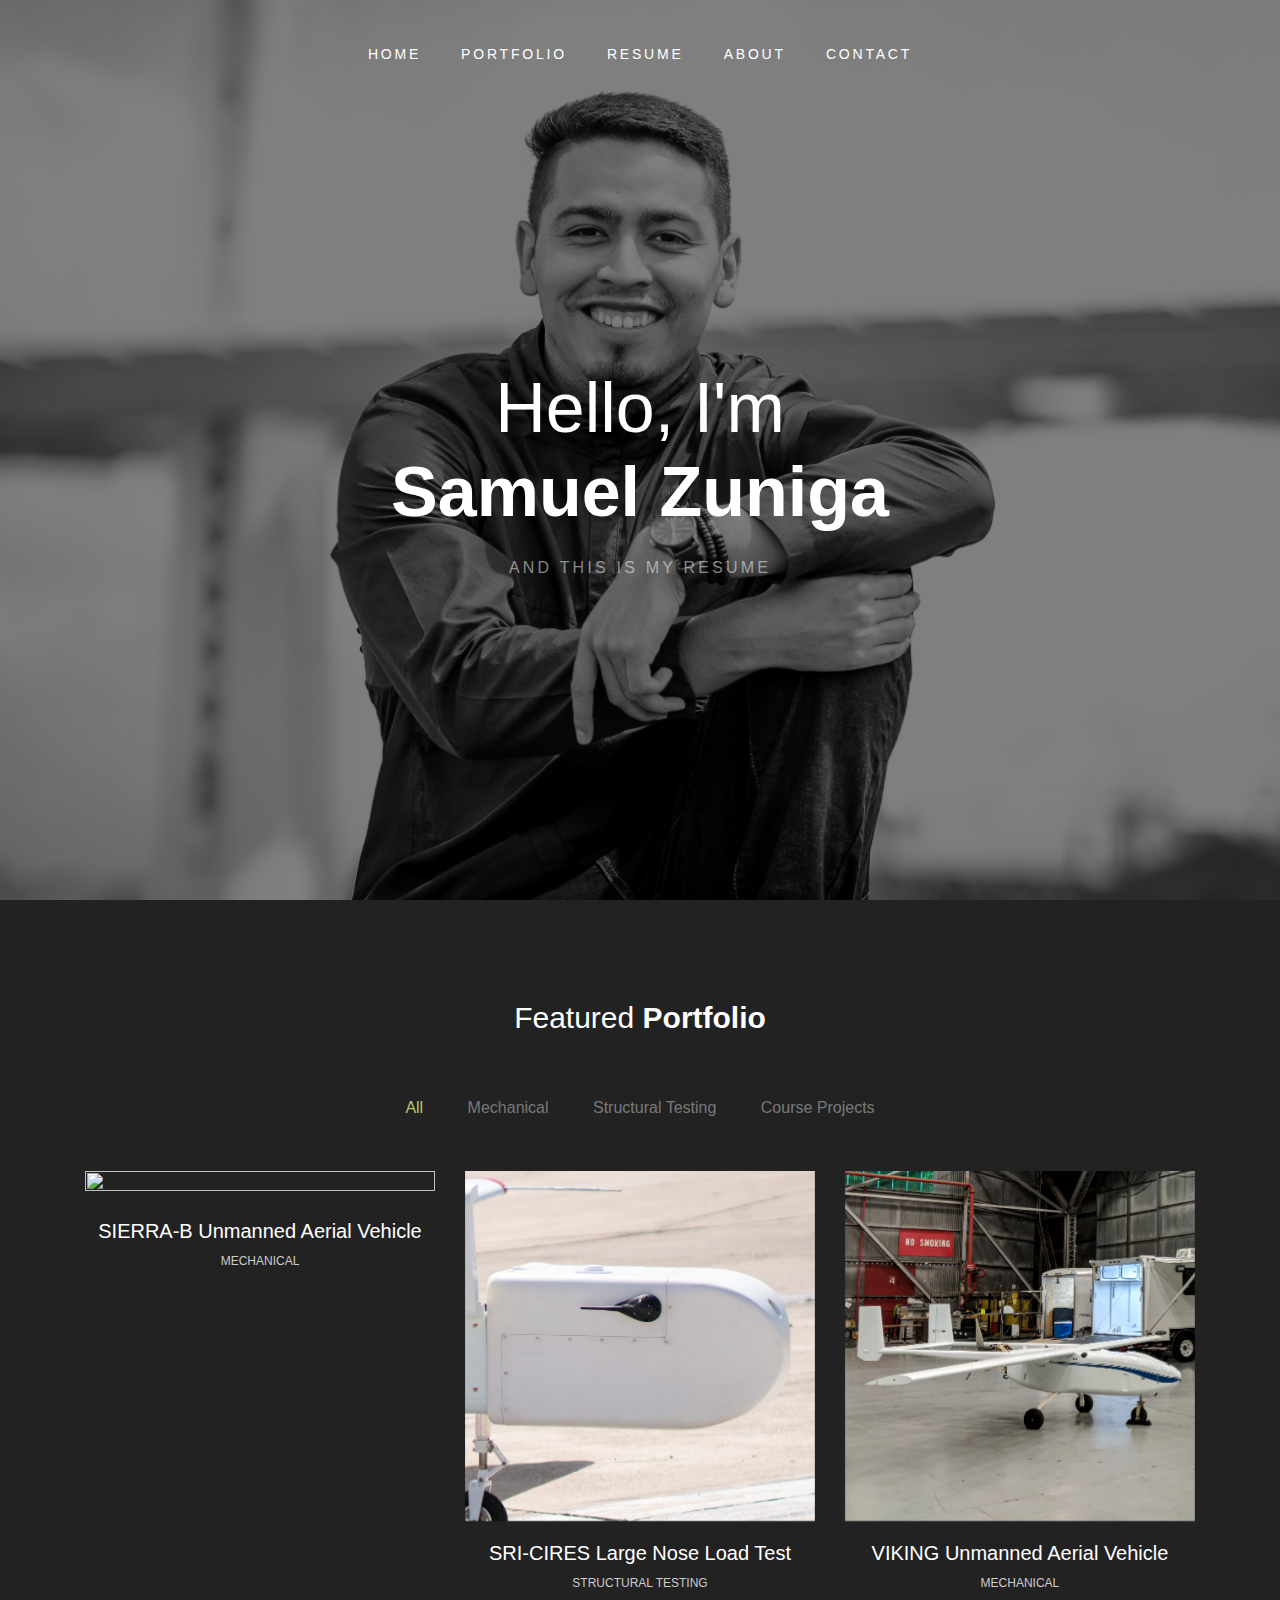
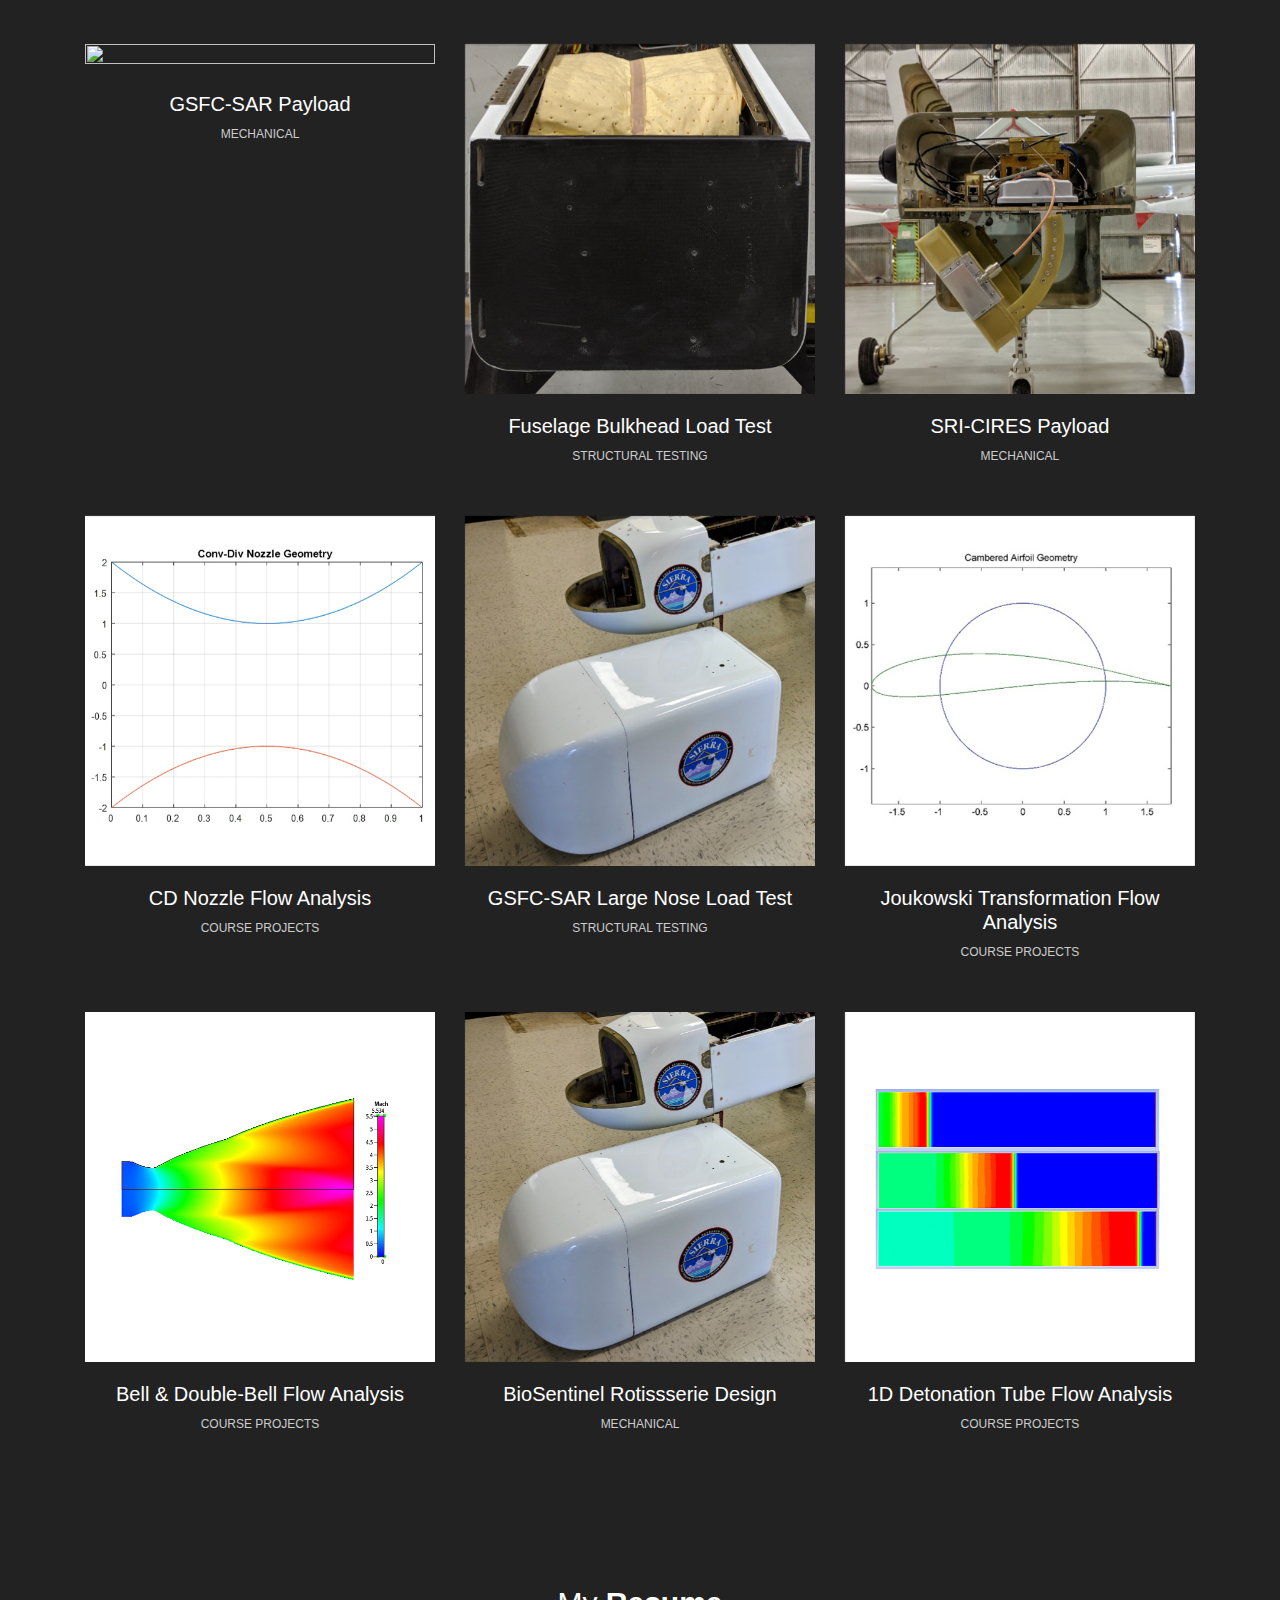
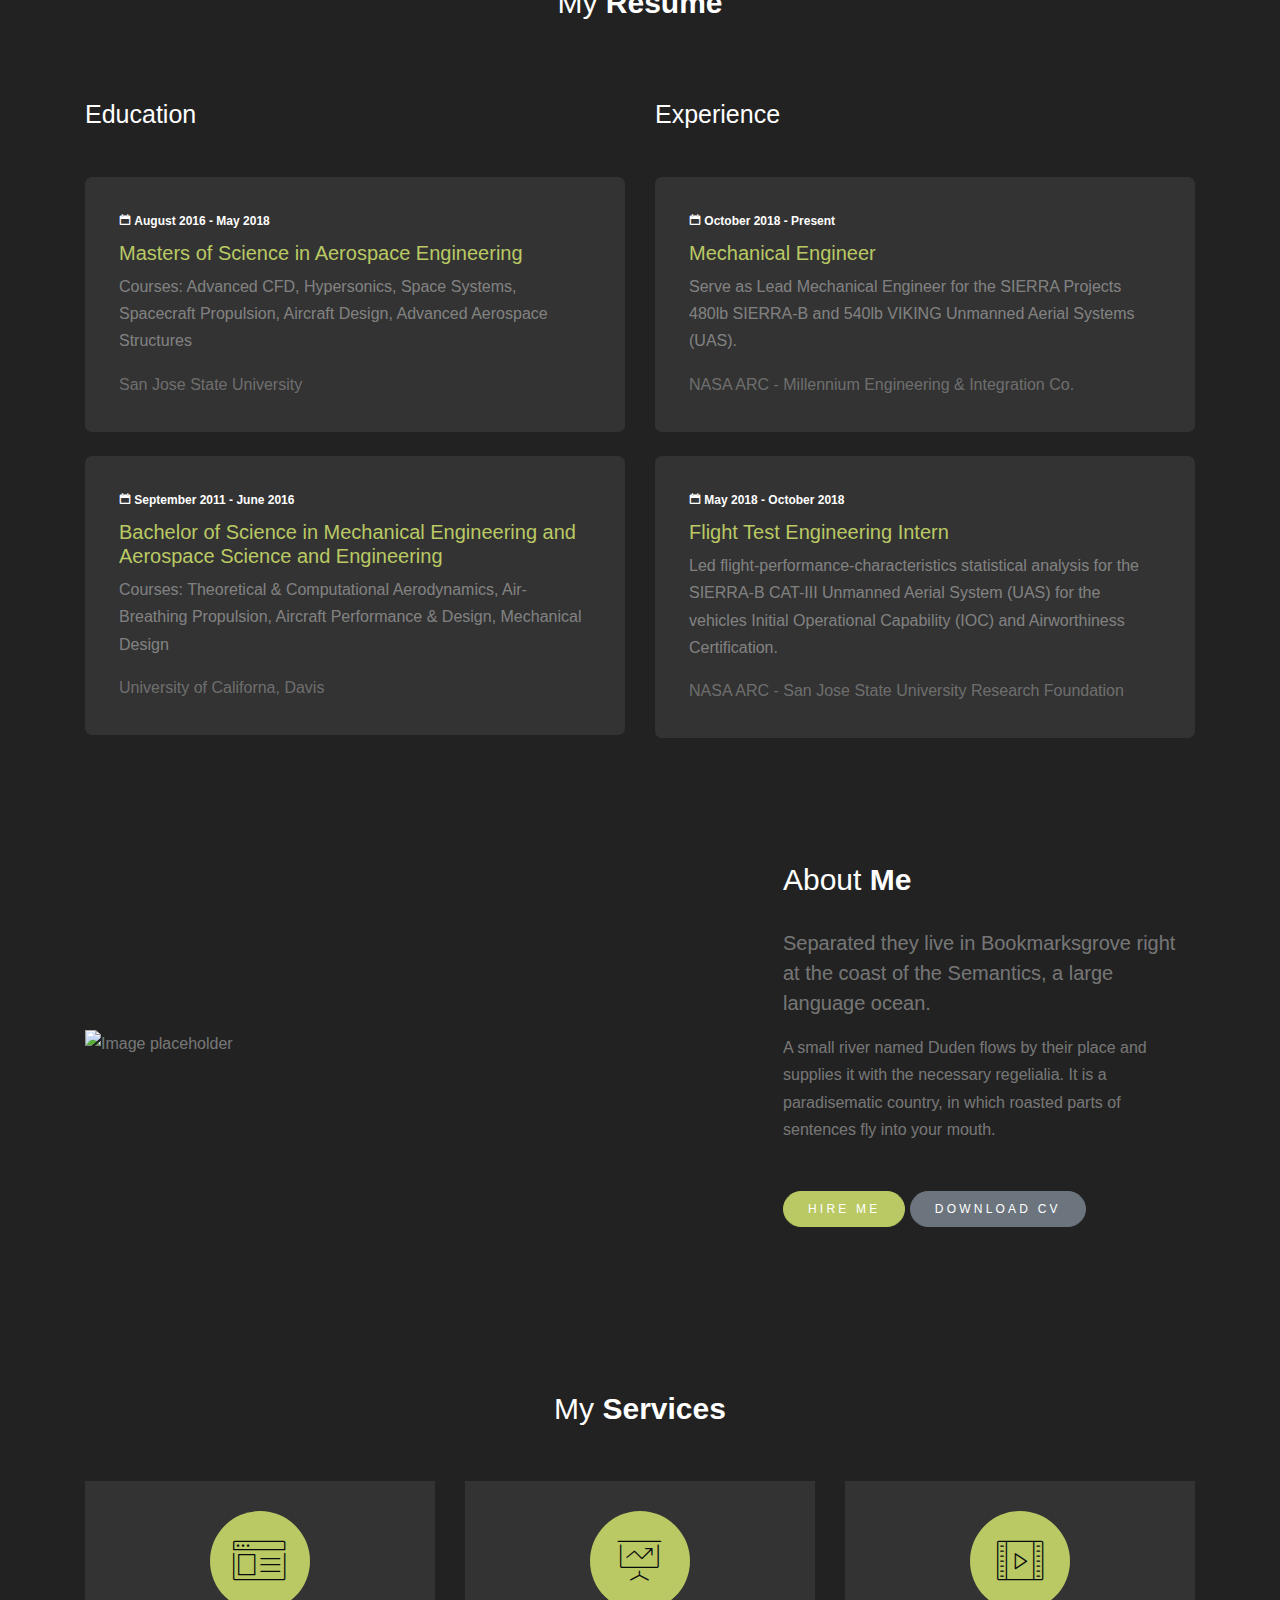
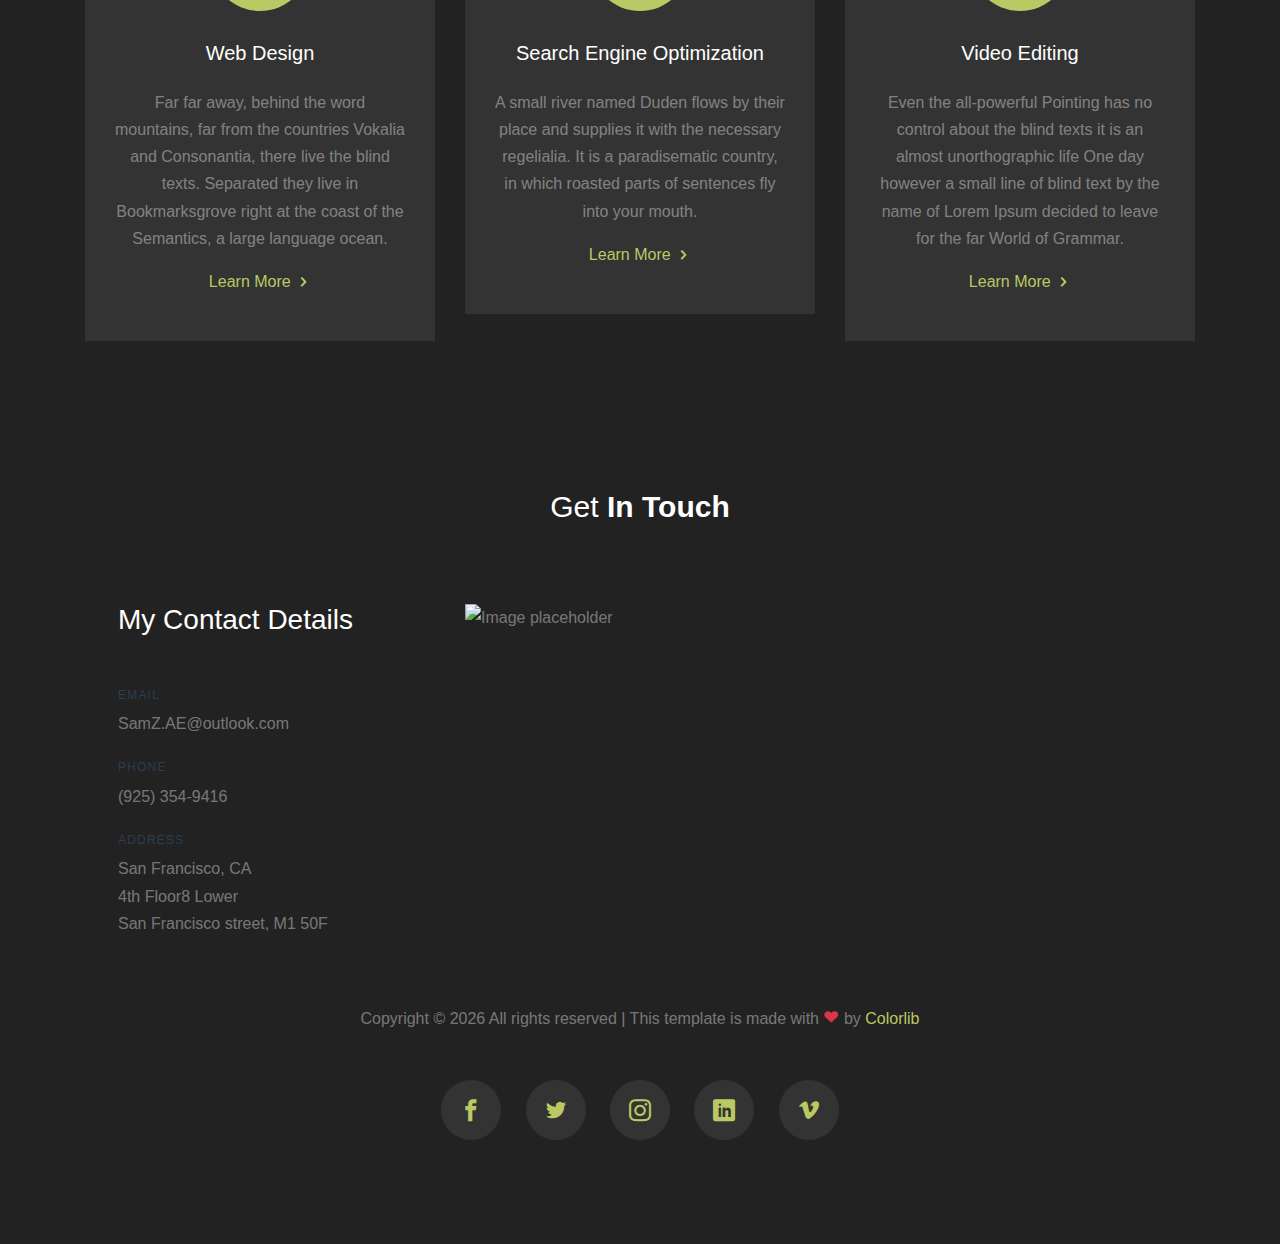
==== commit 5dd98f3f: "Updated  sierra_1.html" ====
--- a/index.html
+++ b/index.html
@@ -382,7 +382,7 @@
                   </a>
                 </div>
                 <div class="p-inner">
-                  <h4>UC DAVIS Formula Racing Team</h4>
+                  <h4>BioSentinel Rotissserie Design</h4>
                   <div class="cat">Mechanical</div>
                 </div>
               </div>
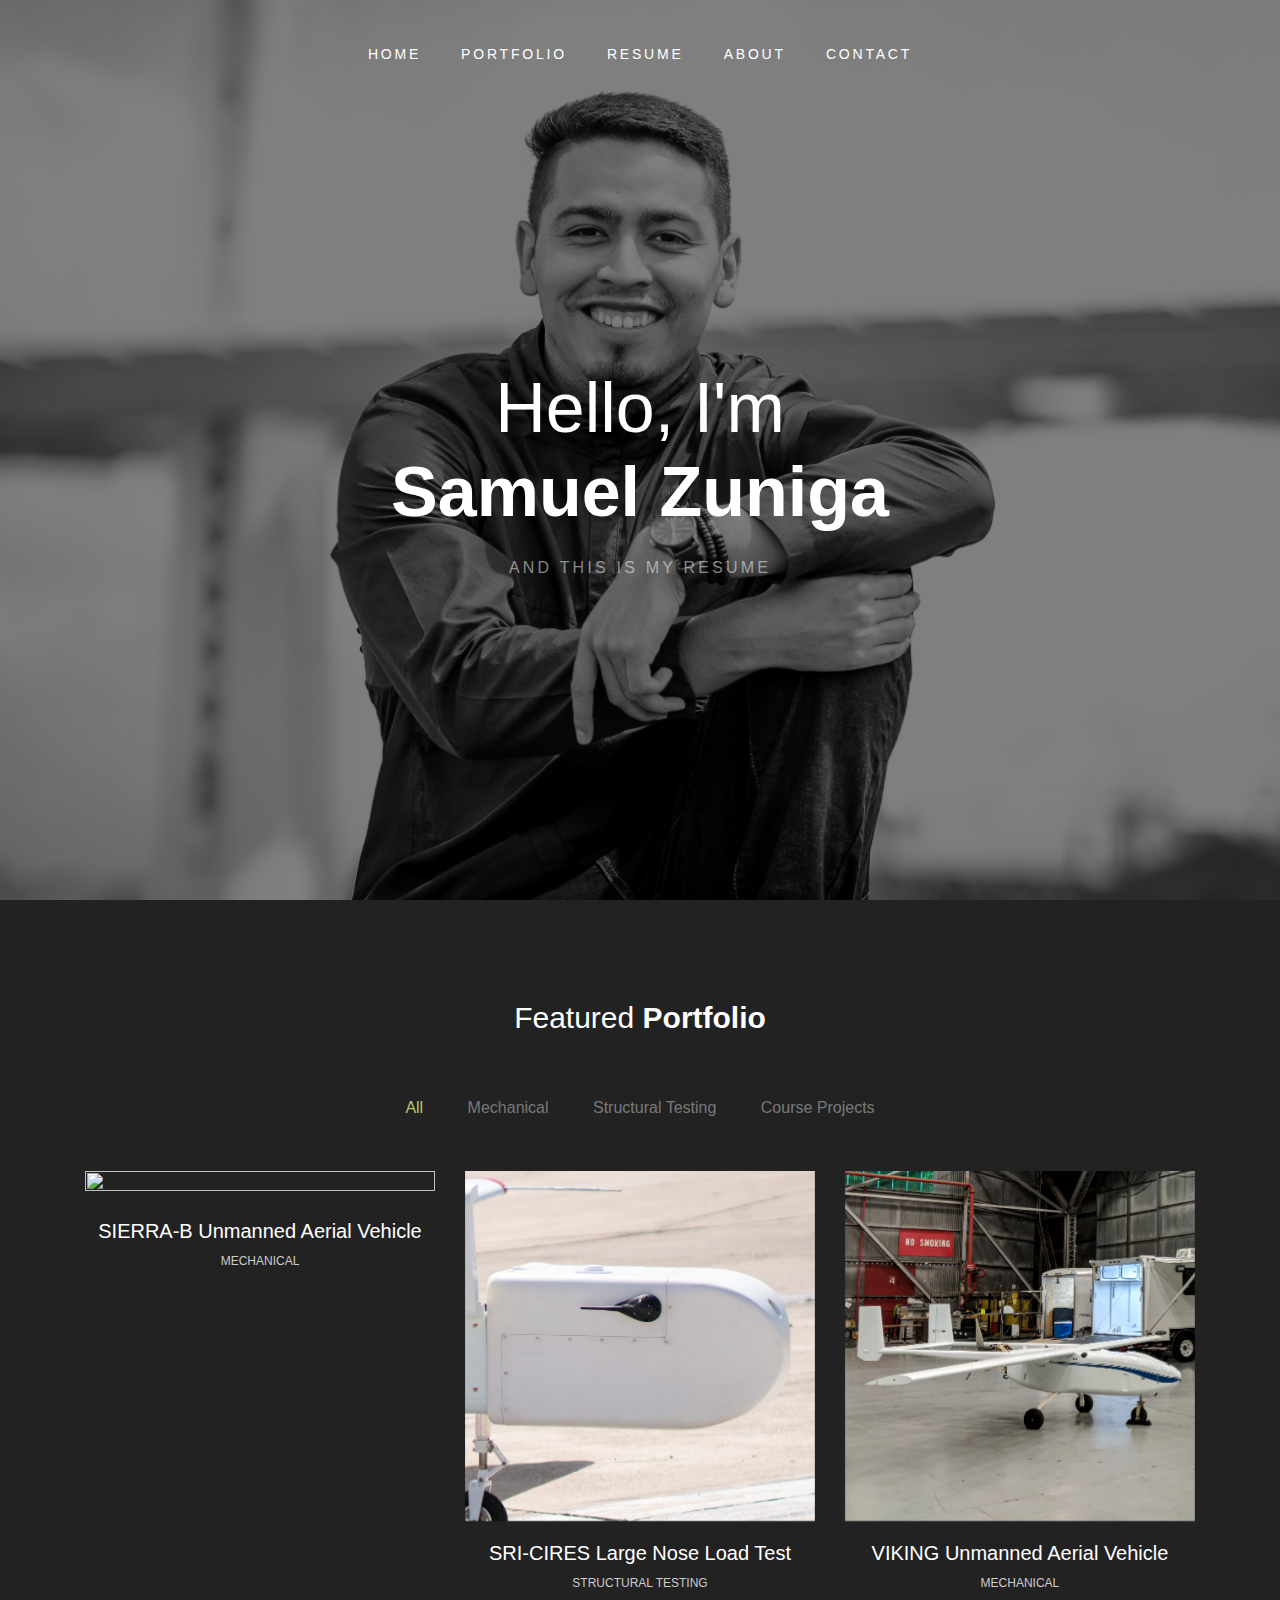
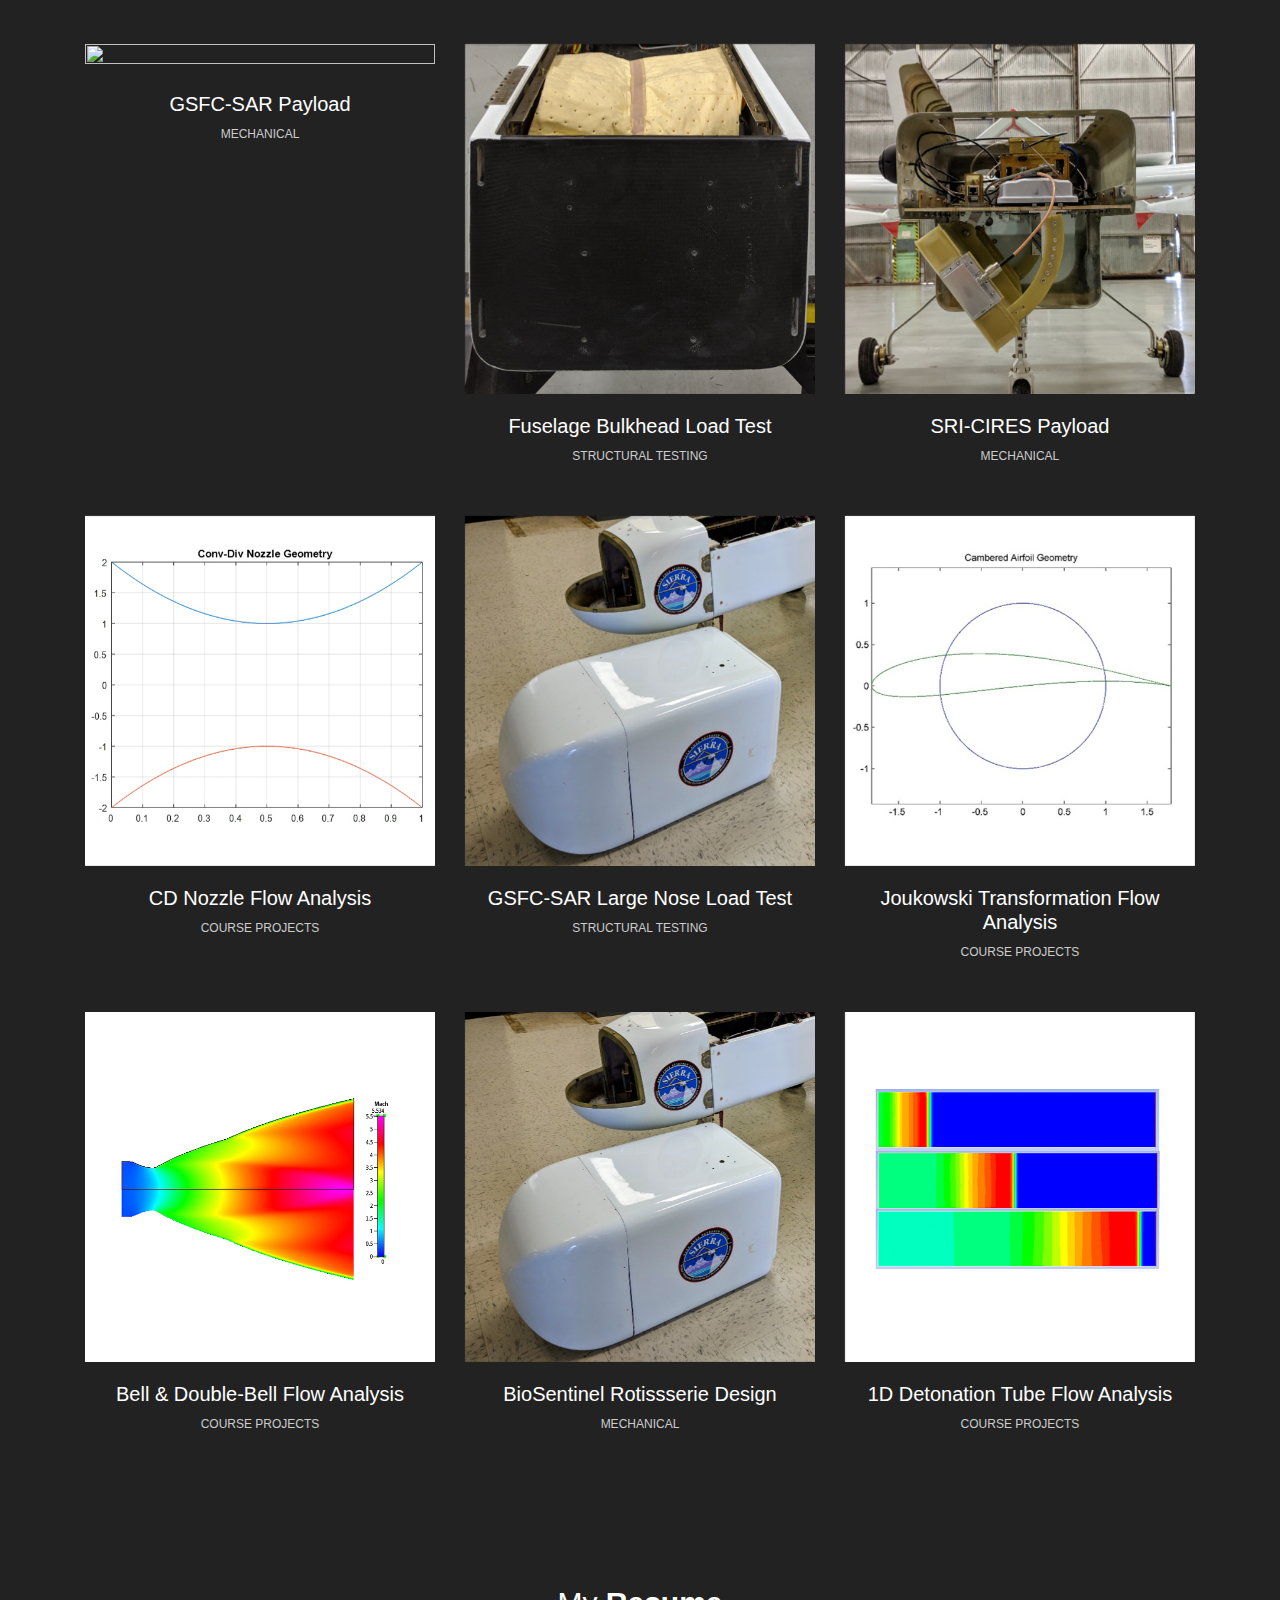
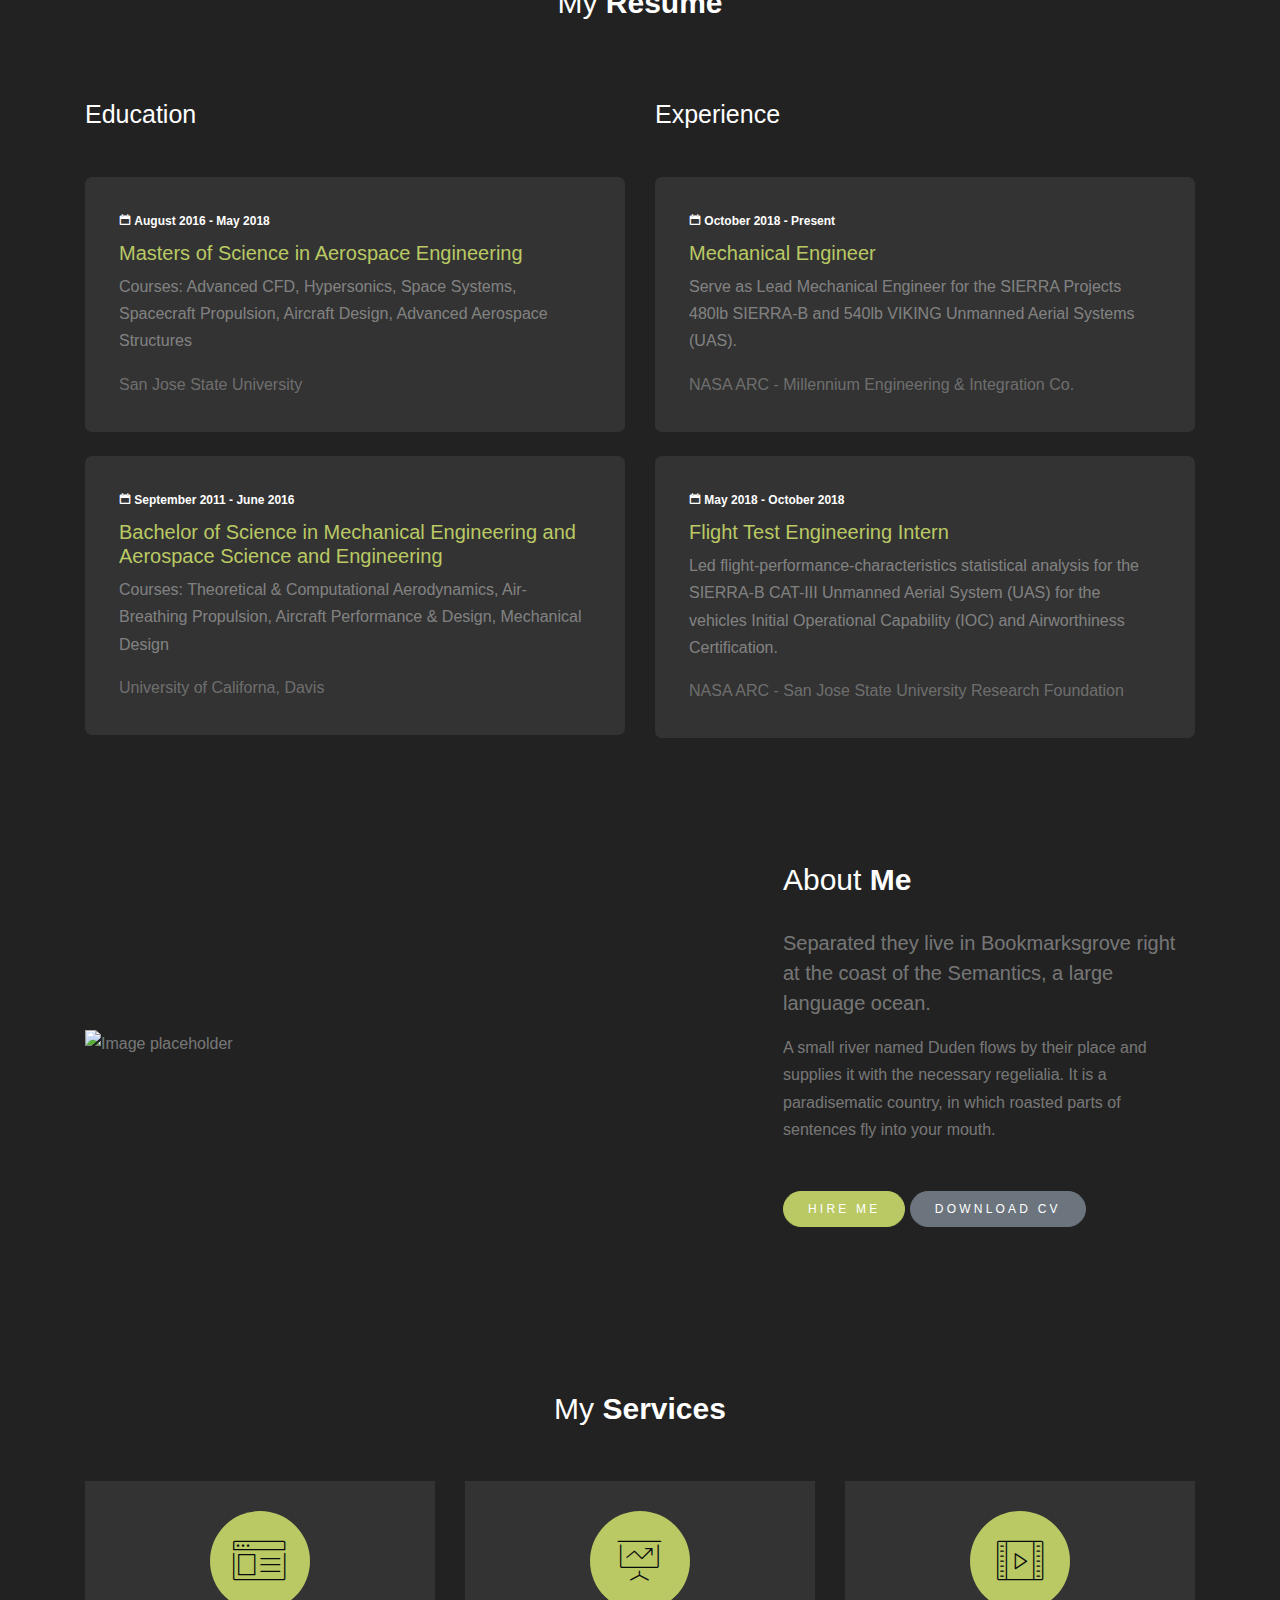
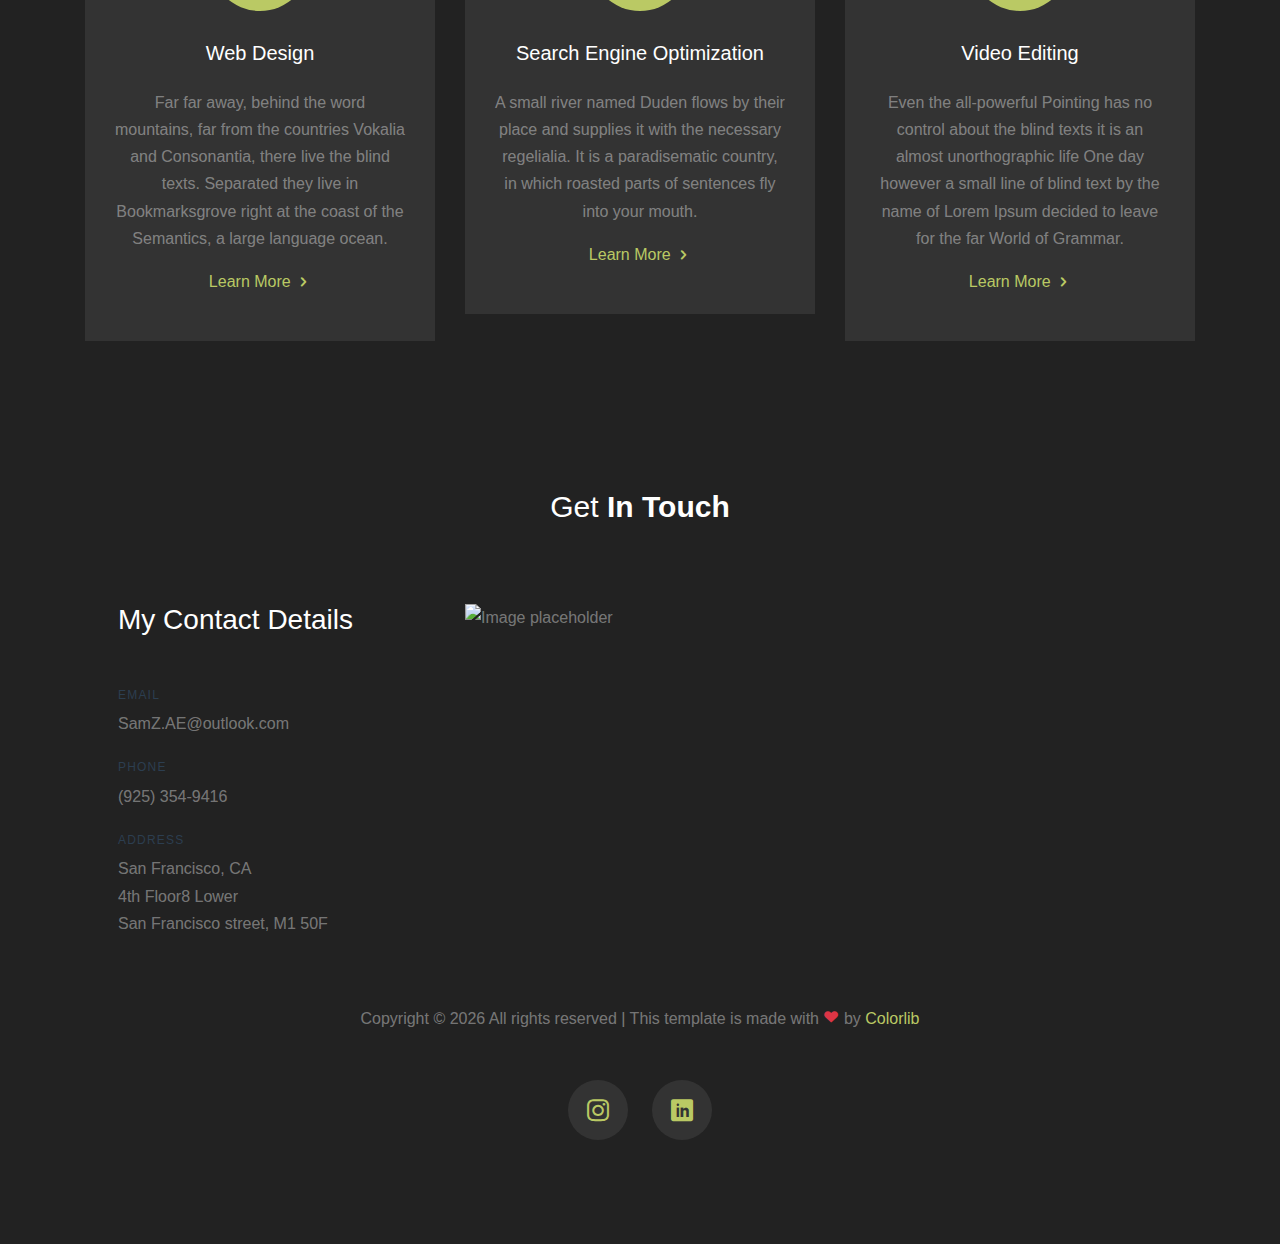
==== commit abd0e5d9: "created new pages and added mior edits" ====
--- a/index.html
+++ b/index.html
@@ -676,20 +676,11 @@
         <div class="row mb-5">
           <div class="col-md-12 text-center">
             <p>
-              <a href="#" class="social-item"
-                ><span class="icon-facebook2"></span
-              ></a>
-              <a href="#" class="social-item"
-                ><span class="icon-twitter"></span
-              ></a>
-              <a href="#" class="social-item"
+              <a target="_blank" href="https://www.instagram.com/samz.onthego/" class="social-item"
                 ><span class="icon-instagram2"></span
               ></a>
-              <a href="#" class="social-item"
+              <a target="_blank" href="https://www.linkedin.com/in/ae-sz-me/" class="social-item"
                 ><span class="icon-linkedin2"></span
-              ></a>
-              <a href="#" class="social-item"
-                ><span class="icon-vimeo"></span
               ></a>
             </p>
           </div>
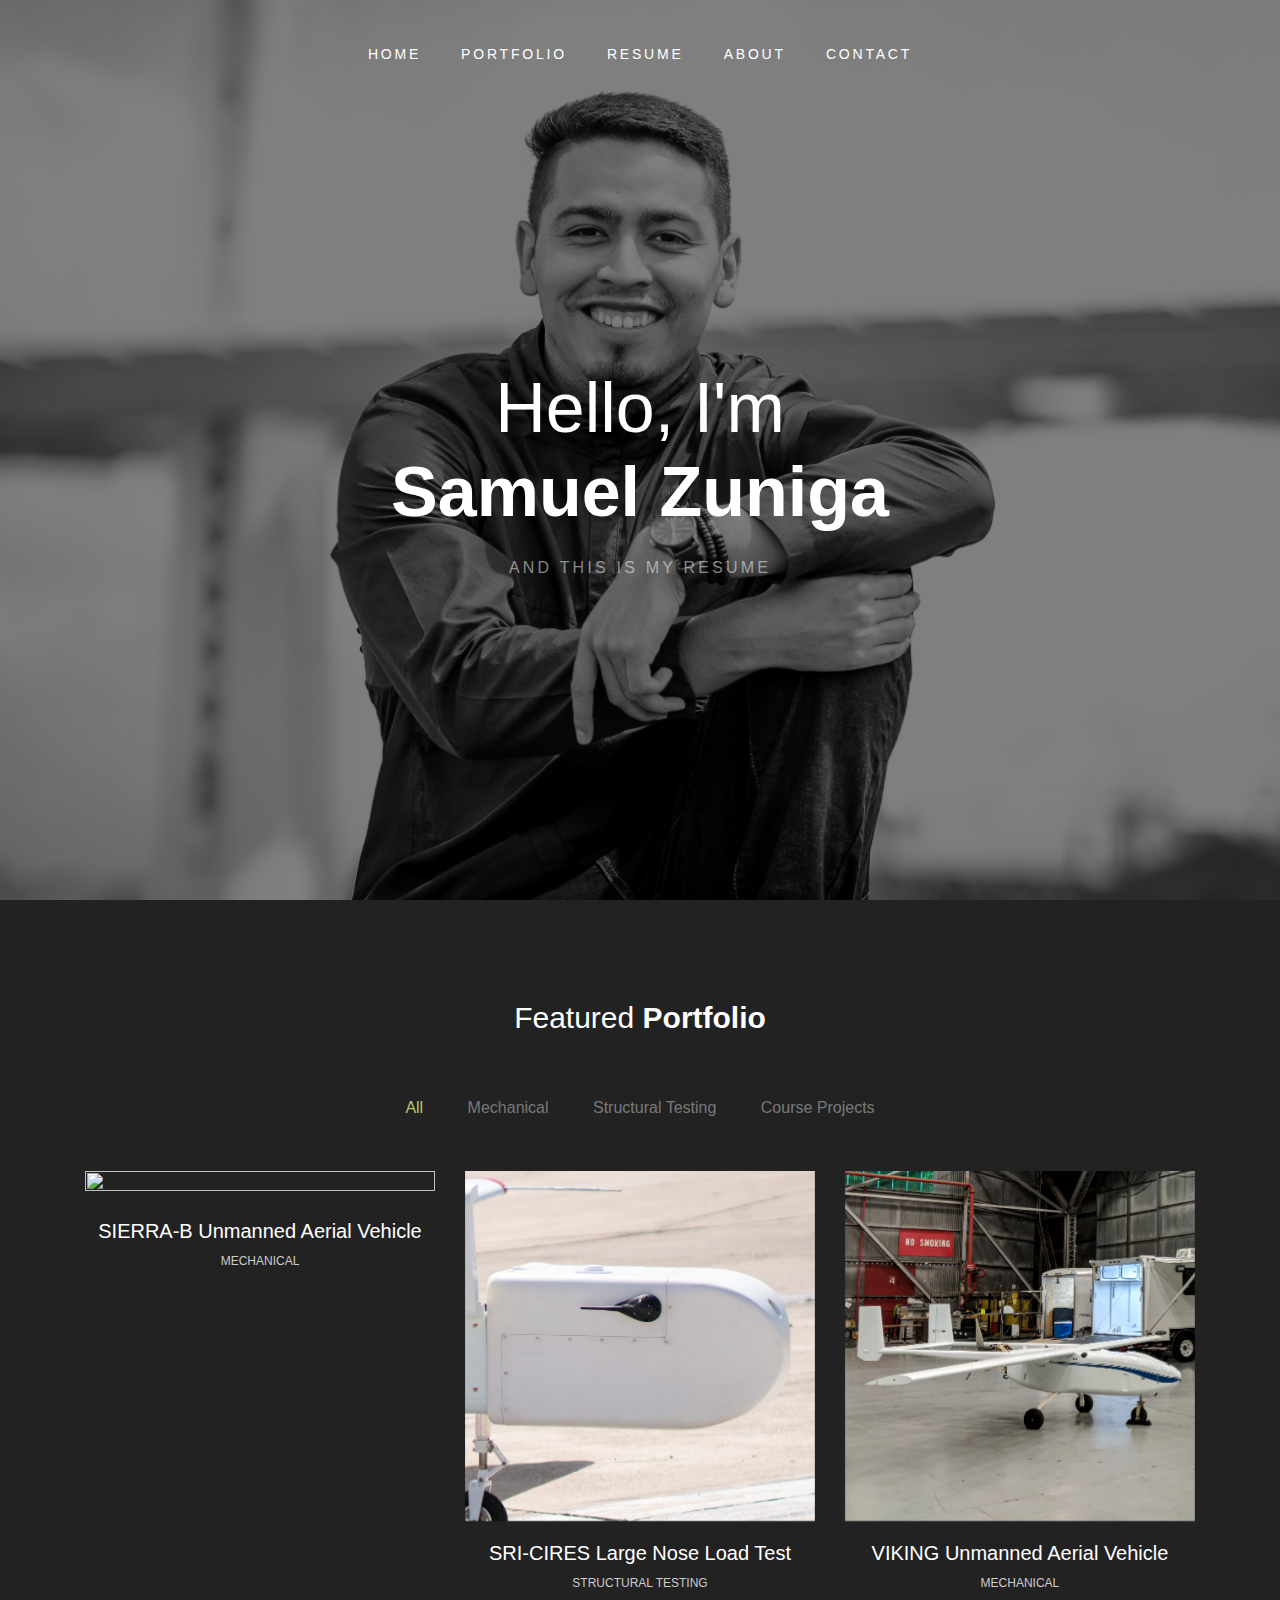
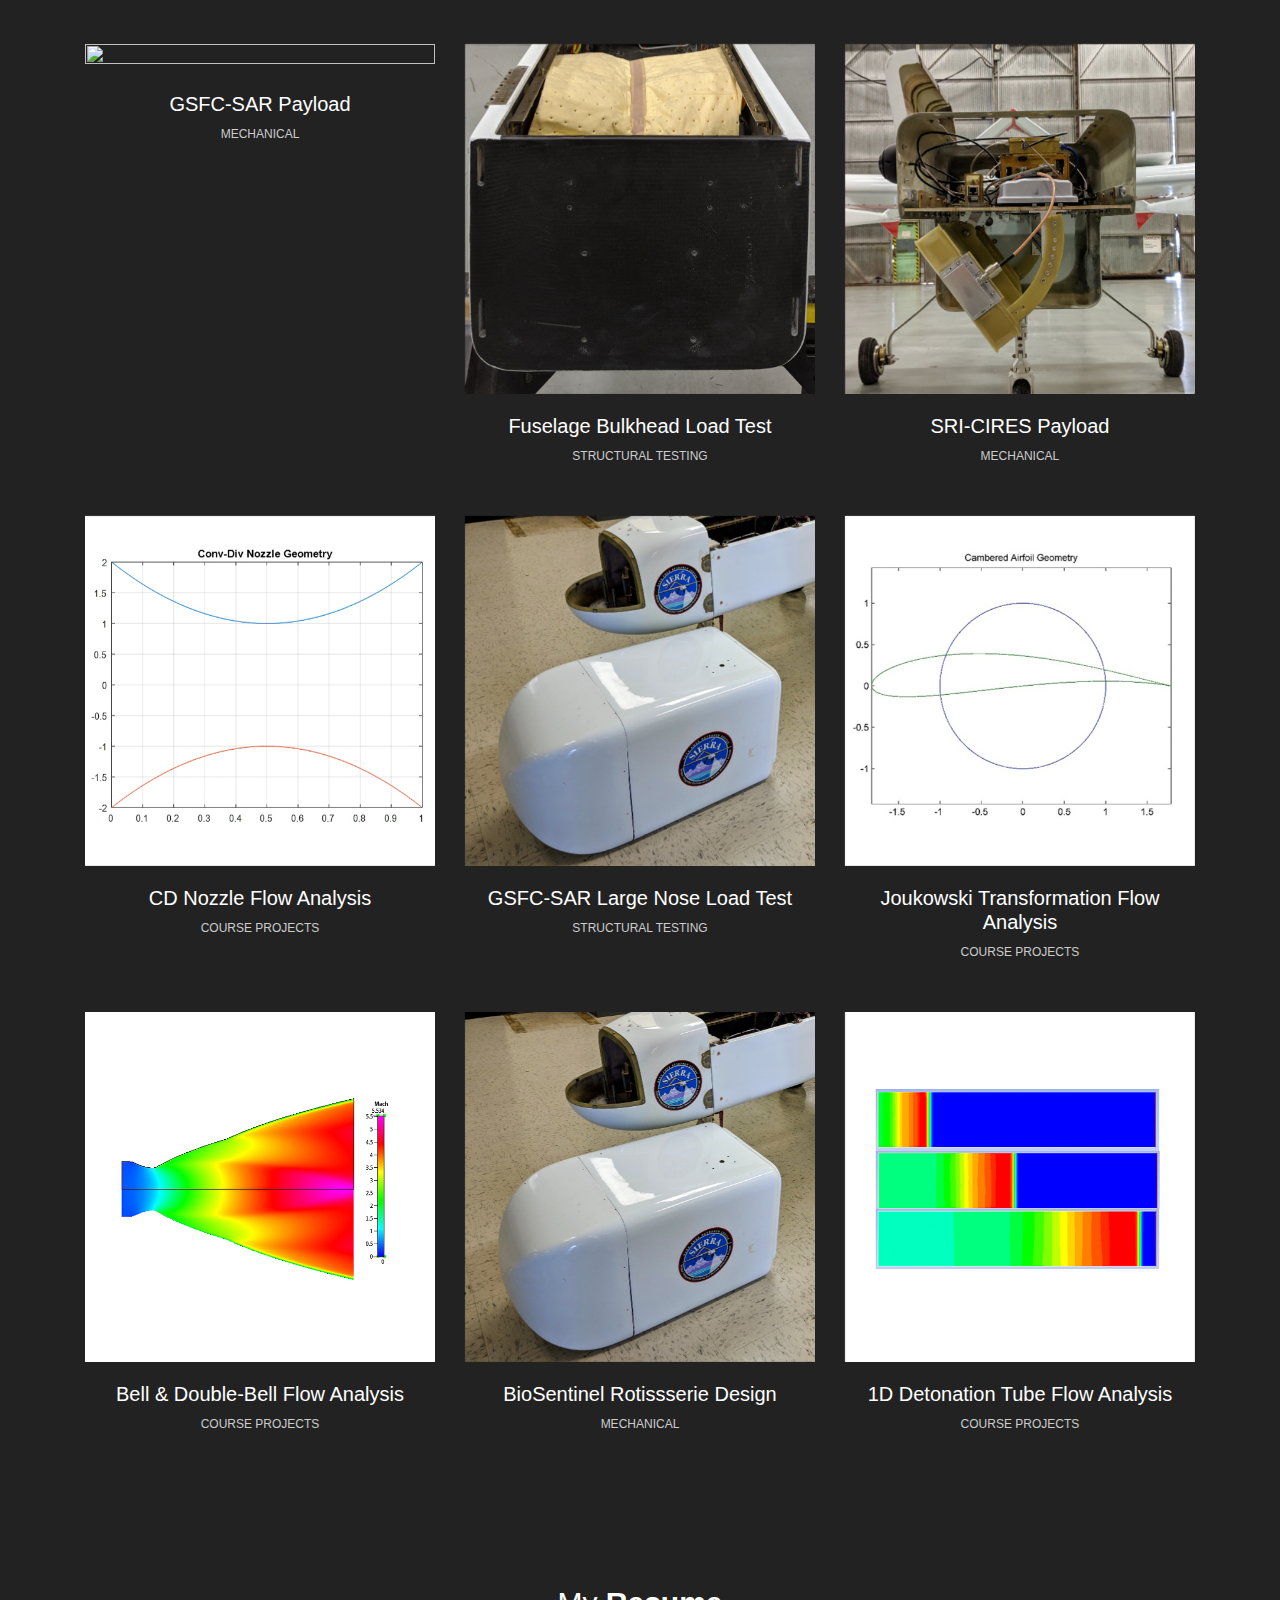
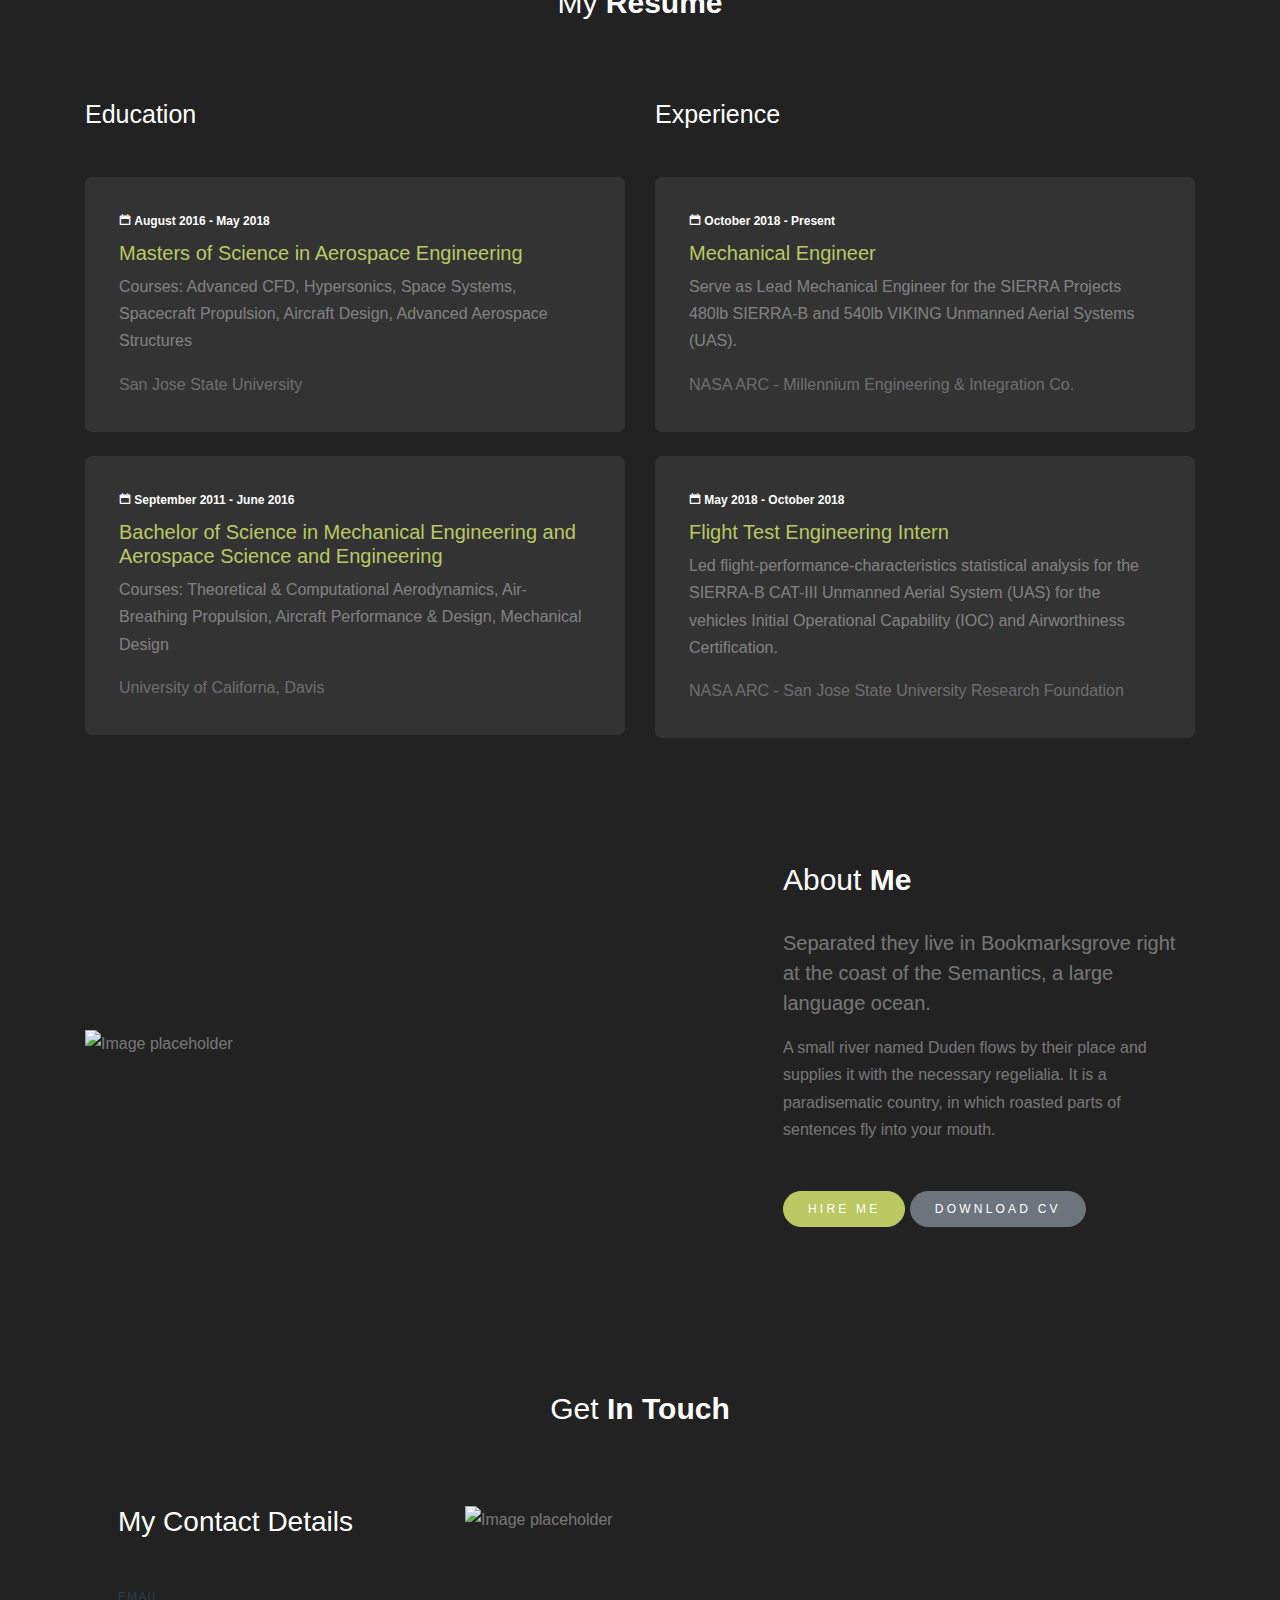
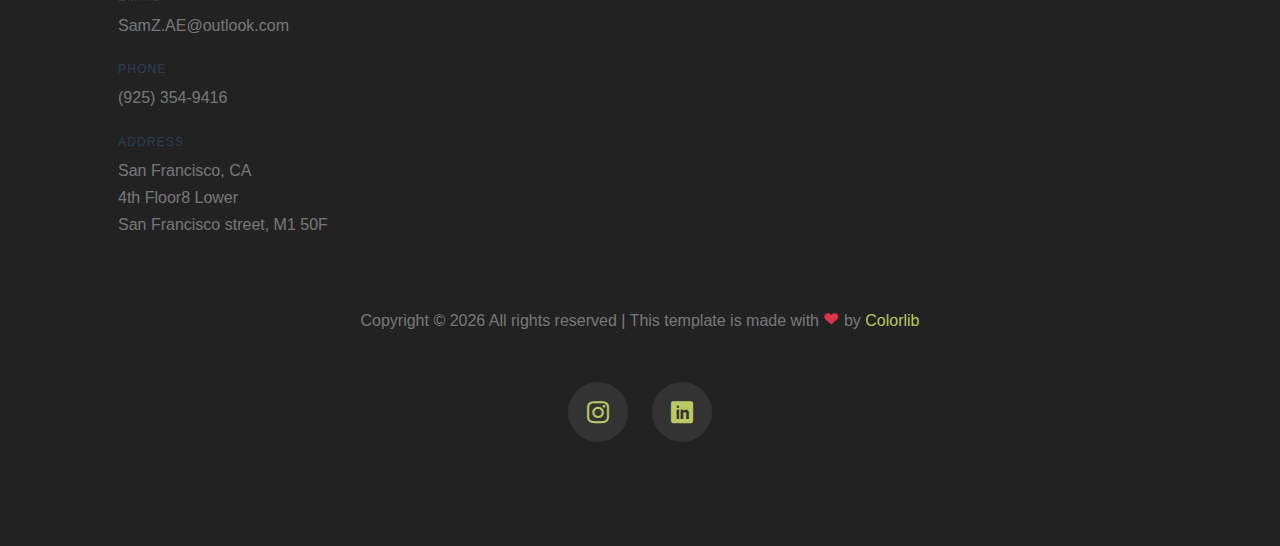
==== commit faed1885: "Update" ====
--- a/index.html
+++ b/index.html
@@ -134,7 +134,7 @@
                 </div>
               </div>
             </a>
-            <a href="sierra_1.html">
+            <a href="cires_1.html">
               <div class="single-portfolio col-sm-4 all testing">
                 <div class="relative">
                   <div class="thumb">
@@ -159,7 +159,7 @@
                 </div>
               </div>
             </a>
-            <a href="sierra_1.html">
+            <a href="viking_1.html">
               <div class="single-portfolio col-sm-4 all mechanical">
                 <div class="relative">
                   <div class="thumb">
@@ -184,7 +184,7 @@
                 </div>
               </div>
             </a>
-            <a href="sierra_1.html">
+            <a href="goddard_1.html">
               <div class="single-portfolio col-sm-4 all mechanical">
                 <div class="relative">
                   <div class="thumb">
@@ -362,7 +362,7 @@
                 </div>
               </div>
             </a>
-            <a href="main.html">
+            <a href="biosentinel_1.html">
               <div class="single-portfolio col-sm-4 all mechanical">
                 <div class="relative">
                   <div class="thumb">
@@ -536,84 +536,7 @@
       </div>
     </section>
 
-    <section class="site-section pb-0" id="section-services">
-      <div class="container">
-        <div class="row mb-4">
-          <div class="col-md-12">
-            <div class="section-heading text-center">
-              <h2>My <strong>Services</strong></h2>
-            </div>
-          </div>
-        </div>
-        <div class="row">
-          <div class="col-md-6 col-lg-4 text-center mb-5">
-            <div
-              class="site-service-item site-animate"
-              data-animate-effect="fadeIn"
-            >
-              <span class="icon">
-                <span class="icon-browser2"></span>
-              </span>
-              <h3 class="mb-4">Web Design</h3>
-              <p>
-                Far far away, behind the word mountains, far from the countries
-                Vokalia and Consonantia, there live the blind texts. Separated
-                they live in Bookmarksgrove right at the coast of the Semantics,
-                a large language ocean.
-              </p>
-              <p>
-                <a href="#" class="site-link"
-                  >Learn More <i class="icon-chevron-right"></i
-                ></a>
-              </p>
-            </div>
-          </div>
-          <div class="col-md-6 col-lg-4 text-center mb-5">
-            <div
-              class="site-service-item site-animate"
-              data-animate-effect="fadeIn"
-            >
-              <span class="icon">
-                <span class="icon-presentation"></span>
-              </span>
-              <h3 class="mb-4">Search Engine Optimization</h3>
-              <p>
-                A small river named Duden flows by their place and supplies it
-                with the necessary regelialia. It is a paradisematic country, in
-                which roasted parts of sentences fly into your mouth.
-              </p>
-              <p>
-                <a href="#" class="site-link"
-                  >Learn More <i class="icon-chevron-right"></i
-                ></a>
-              </p>
-            </div>
-          </div>
-          <div class="col-md-6 col-lg-4 text-center mb-5">
-            <div
-              class="site-service-item site-animate"
-              data-animate-effect="fadeIn"
-            >
-              <span class="icon">
-                <span class="icon-video2"></span>
-              </span>
-              <h3 class="mb-4">Video Editing</h3>
-              <p>
-                Even the all-powerful Pointing has no control about the blind
-                texts it is an almost unorthographic life One day however a
-                small line of blind text by the name of Lorem Ipsum decided to
-                leave for the far World of Grammar.
-              </p>
-              <p>
-                <a href="#" class="site-link"
-                  >Learn More <i class="icon-chevron-right"></i
-                ></a>
-              </p>
-            </div>
-          </div>
-        </div>
-      </div>
-    </section>
+    
 
     <section class="site-section" id="section-contact">
       <div class="container">
